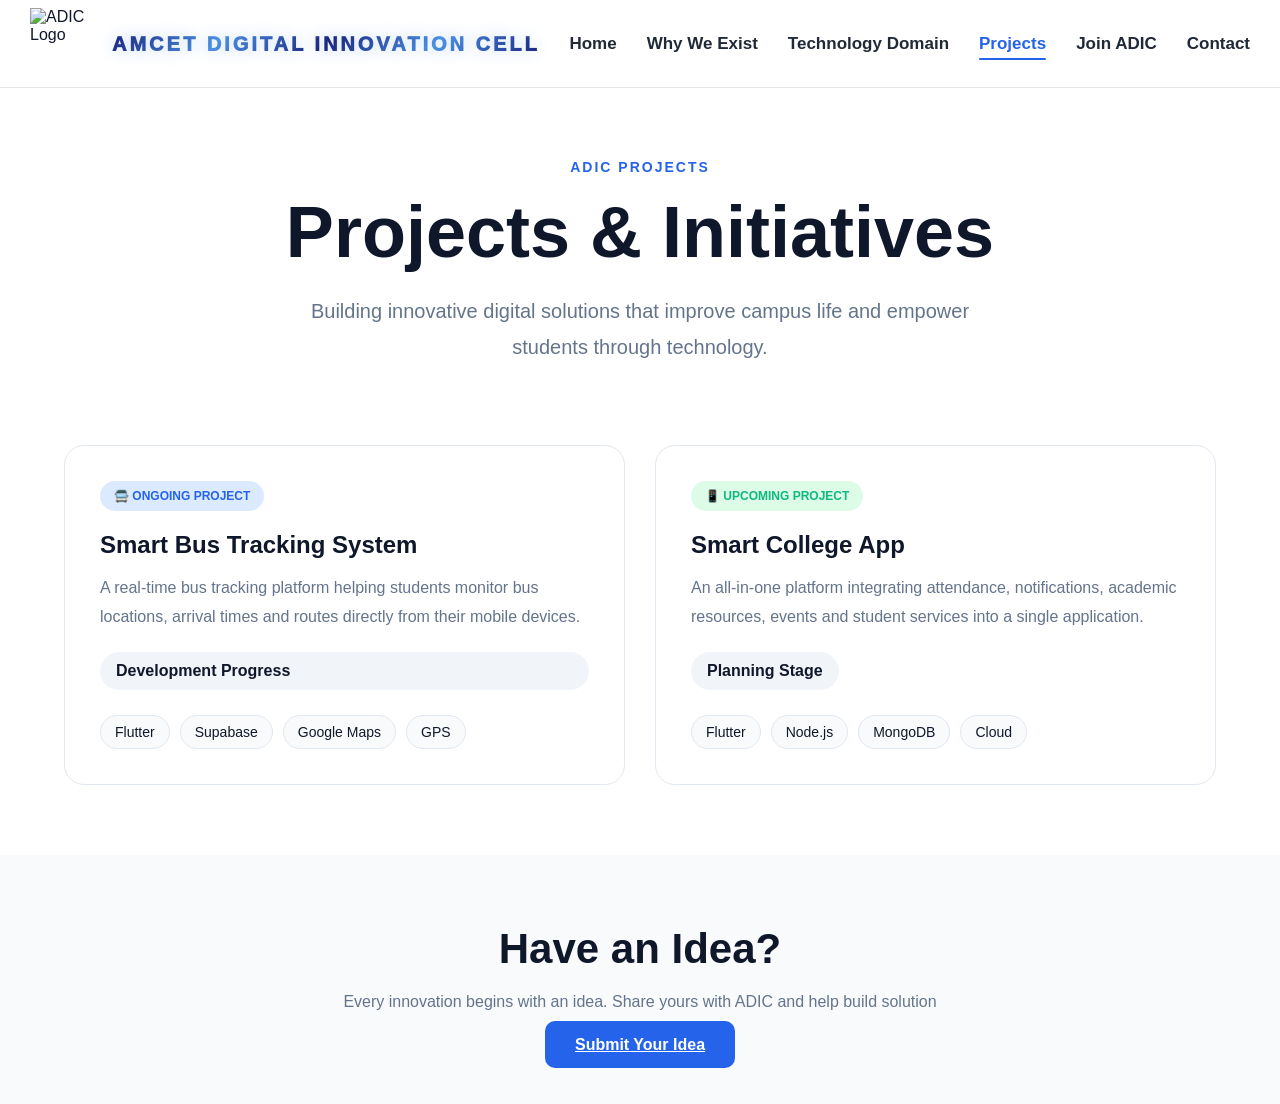
==== Projects.html @ 354c9cd8 "ADIC Landing Page" ====
<!DOCTYPE html>
<html lang="en" class="page-projects">
<head>
    <meta charset="UTF-8">
    <meta name="viewport" content="width=device-width, initial-scale=1.0">
    <title>ADIC Projects</title>

    <link rel="stylesheet" href="CSS/style.css">
</head>

<body>

    <nav class="navbar">

        <div class="logo">

            <img src="assets/logo.jpeg" alt="ADIC Logo" class="adic-logo">

            <div class="logo-text">

                <span class="logo-main">AMCET DIGITAL INNOVATION CELL</span>

            </div>

        </div>

        <ul class="nav-links">

            <li>
                <a href="index.html">
                    Home
                </a>
            </li>

            <li>
                <a href="index.html#vision">
                    Why We Exist
                </a>
            </li>

            <li>
                <a href="domains.html">
                    Technology Domain
                </a>
            </li>

            <li>
                <a href="Projects.html" class="active">
                    Projects
                </a>
            </li>

            <li>
                <a href="index.html#join">
                    Join ADIC
                </a>
            </li>

            <li>
                <a href="index.html#contact">
                    Contact
                </a>
            </li>

        </ul>

    </nav>


    <!-- HERO -->

    <section class="hero">

        <div class="hero-content">

            <span class="hero-tag">
                ADIC PROJECTS
            </span>

            <h1>
                Projects & Initiatives
            </h1>

            <p>
                Building innovative digital solutions that improve
                campus life and empower students through technology.
            </p>

        </div>

    </section>


    <!-- PROJECTS -->

    <section class="projects">

        <!-- ONGOING PROJECT -->

        <div class="project-card">

            <span class="status ongoing">
                🚍 ONGOING PROJECT
            </span>

            <h2>
                Smart Bus Tracking System
            </h2>

            <p>
                A real-time bus tracking platform helping students
                monitor bus locations, arrival times and routes
                directly from their mobile devices.
            </p>

            <div class="progress-info">
                Development Progress
            </div>

            <div class="tech-stack">
                <span>Flutter</span>
                <span>Supabase</span>
                <span>Google Maps</span>
                <span>GPS</span>
            </div>

        </div>


        <!-- UPCOMING PROJECT -->

        <div class="project-card">

            <span class="status upcoming">
                📱 UPCOMING PROJECT
            </span>

            <h2>
                Smart College App
            </h2>

            <p>
                An all-in-one platform integrating attendance,
                notifications, academic resources, events and
                student services into a single application.
            </p>

            <div class="planning-badge">
                Planning Stage
            </div>

            <div class="tech-stack">
                <span>Flutter</span>
                <span>Node.js</span>
                <span>MongoDB</span>
                <span>Cloud</span>
            </div>

        </div>

    </section>


    <!-- IDEA SECTION -->

    <section class="idea-section">

        <h2>
            Have an Idea?
        </h2>

        <p>
            Every innovation begins with an idea.
            Share yours with ADIC and help build solution
        </p>

        <a href="#ideaModal" class="idea-btn">
            Submit Your Idea
        </a>

    </section>


    <!-- MODAL FORM -->

    <div class="modal" id="ideaModal">

        <div class="modal-content">

            <a
                href="#"
                class="close-btn"
                aria-label="Close">
                &times;
            </a>

            <h2>
                Submit Your Idea
            </h2>

            <form
                action="https://formsubmit.co/monikagopi3@gmail.com"
                method="POST">

                <input
                    type="hidden"
                    name="_captcha"
                    value="false">

                <input
                    type="hidden"
                    name="_next"
                    value="https://developer13amcet.github.io/ADIC-Landing-page/Projects.html">

                <input
                    type="text"
                    name="fullName"
                    placeholder="Full Name"
                    required>

                <input
                    type="text"
                    name="department"
                    placeholder="Department"
                    required>

                <input
                    type="email"
                    name="email"
                    placeholder="Email Address"
                    required>

                <input
                    type="text"
                    name="ideaTitle"
                    placeholder="Idea Title"
                    required>

                <textarea
                    name="description"
                    rows="5"
                    placeholder="Describe your idea..."
                    required></textarea>

                <button
                    type="submit"
                    class="submit-btn">
                    Submit Idea
                </button>

            </form>

        </div>

    </div>

</body>
</html>
---- CSS/style.css ----
* {
    margin: 0;
    padding: 0;
    box-sizing: border-box;
}

/* =========================================================
   INDEX PAGE — consolidated from CSS/index.css
========================================================= */

html.page-index {
    scroll-behavior: smooth;
    scrollbar-width: none;
}

html.page-index::-webkit-scrollbar {
    display: none;
}

html.page-index body {
    margin: 0;
    padding: 0;
    font-family: "Inter", sans-serif;
    color: #1f2937;
    background: #ffffff;
    line-height: 1.6;
    overflow-x: hidden;
    scrollbar-width: none;
}

html.page-index body::-webkit-scrollbar {
    display: none;
}

html.page-index button, html.page-index input, html.page-index textarea, html.page-index select {
    font-family: inherit;
}

html.page-index a {
    text-decoration: none;
}


/* =========================================================
           NAVBAR
        ========================================================= */

html.page-index .navbar {
    position: sticky;
    top: 0;
    z-index: 999;

    width: 100%;
    min-height: 88px;

    display: flex;
    align-items: center;

    padding: 0 30px;

    background: #ffffff;
    border-bottom: 1px solid #e5e7eb;

    overflow: hidden;
}


/* =========================================================
           LOGO
        ========================================================= */

html.page-index .logo {
    display: flex;
    align-items: center;
    gap: 10px;

    flex-shrink: 0;
    margin-right: 25px;
}

html.page-index .adic-logo {
    width: 72px;
    height: 72px;

    object-fit: contain;
    flex-shrink: 0;
}

html.page-index .logo-text {
    display: flex;
    flex-direction: row;
    align-items: center;

    white-space: nowrap;
}

html.page-index .logo-main {
    font-family: "Rajdhani", sans-serif;
    font-size: 20px;
    font-weight: 1000;
    line-height: 1;
    letter-spacing: 3px;
    text-transform: uppercase;

    background: linear-gradient(130deg,
            #1c2680 0%,
            #4b90e2 25%,
            #1c2680 50%,
            #4b90e2 75%,
            #1c2680 100%);
    -webkit-background-clip: text;
    -webkit-text-fill-color: transparent;
    background-clip: text;

    filter: drop-shadow(0 0 8px rgba(75, 144, 226, 0.35));
}




/* =========================================================
           NAVIGATION
        ========================================================= */

html.page-index .nav-links {
    display: flex;
    align-items: center;

    gap: 30px;
    margin-left: auto;
    padding: 0;

    list-style: none;
    flex-shrink: 0;
}

html.page-index .nav-links a {
    position: relative;

    color: #1f2937;

    font-size: 17px;
    font-weight: 600;


    white-space: nowrap;

    transition: color .3s ease;
}

html.page-index .nav-links a:hover {
    color: #2563eb;
}

html.page-index .nav-links .active {
    color: #2563eb;
}

html.page-index .nav-links .active::after {
    content: "";

    position: absolute;

    left: 0;
    bottom: -7px;

    width: 100%;
    height: 2px;

    border-radius: 10px;

    background: #2563eb;
}


/* =========================================================
           HERO
           
        ========================================================= */

html.page-index .hero {
    display: grid;

    grid-template-columns: 45% 55%;

    width: 100%;

    min-height: 560px;

    margin: 0;
    padding: 0;

    align-items: stretch;

    overflow: hidden;

    background: #ffffff;
}


/* =========================================================
           HERO LEFT CONTENT
        ========================================================= */

html.page-index .hero-copy {
    position: relative;
    z-index: 5;

    width: 100%;
    min-width: 0;

    padding: 70px 6%;

    display: flex;
    flex-direction: column;

    justify-content: center;
    align-items: flex-start;

    text-align: left;

    background: #ffffff;
}

html.page-index .eyebrow {
    margin-bottom: 18px;

    color: #2563eb;

    text-transform: uppercase;

    font-size: 20px;
    font-weight: 700;

    letter-spacing: 2px;
}

html.page-index .hero h1 {
    margin: 0 0 24px;

    color: #111827;

    font-size: 44px;
    font-weight: 800;

    line-height: 1.08;
    letter-spacing: -1.5px;
}

html.page-index .blue {
    color: #2563eb;
}

html.page-index .hero-copy>p {
    width: 100%;
    max-width: 580px;

    margin: 0;

    color: #64748b;

    font-size: 20px;
    line-height: 1.8;
}


/* =========================================================
           AMCET + ADIC LOGOS
        ========================================================= */

html.page-index .logo-partnership {
    display: flex;
    align-items: center;
    justify-content: flex-start;

    gap: 22px;

    margin-top: 32px;
}

html.page-index .institution-logo {
    display: flex;
    flex-direction: column;

    align-items: center;
    justify-content: center;

    text-align: center;
}

html.page-index .institution-logo img {
    width: 200px;
    height: 180px;

    object-fit: contain;

    display: block;

    margin: 0 0 7px;
}

html.page-index .institution-logo p {
    margin: 0;

    color: #1e3a8a;

    font-size: 12px;
    font-weight: 700;

    line-height: 1.3;
    letter-spacing: .5px;

    text-align: center;
}

html.page-index .logo-divider {
    width: 1px;
    height: 70px;

    background: #cbd5e1;

    flex-shrink: 0;
}


/* =========================================================
           HERO IMAGE
           
           IMPORTANT:
           Image touches the hero text area directly.
        ========================================================= */

html.page-index .hero-image {
    position: relative;

    width: 100%;
    height: 660px;
    min-height: 660px;

    margin: 0;
    padding: 0;

    overflow: hidden;

    background: #ffffff;
}

html.page-index .hero-image img {
    position: absolute;

    inset: 0;

    width: 100%;
    height: 100%;

    max-width: none;

    display: block;

    object-fit: cover;
    object-position: center;

    transform: scale(1.02);

    filter:
        saturate(.88) contrast(.96) brightness(.99);

    transition:
        transform .8s ease,
        filter .8s ease;
}


/* =========================================================
           HERO FADE

         
        ========================================================= */

html.page-index .hero-image::before {
    content: "";

    position: absolute;

    z-index: 2;

    top: 0;
    bottom: 0;
    left: 0;

    width: 38%;

    pointer-events: none;

    background: linear-gradient(90deg,
            #ffffff 0%,
            rgba(255, 255, 255, .98) 8%,
            rgba(255, 255, 255, .88) 20%,
            rgba(255, 255, 255, .65) 35%,
            rgba(255, 255, 255, .35) 55%,
            rgba(255, 255, 255, .10) 78%,
            transparent 100%);
}

html.page-index .hero-image::after {
    content: "";

    position: absolute;

    z-index: 3;

    inset: 0;

    pointer-events: none;

    background:
        linear-gradient(90deg,
            rgba(255, 255, 255, .08) 0%,
            transparent 35%,
            rgba(37, 99, 235, .025) 100%);
}

html.page-index .hero-image:hover img {
    transform: scale(1.04);

    filter:
        saturate(.94) contrast(1) brightness(1);
}


/* =========================================================
           WHY WE EXIST
        ========================================================= */

html.page-index .why-exist {
    width: 100%;

    margin: 0;
    padding: 0 6% 60px;

    background: #ffffff;
}

html.page-index .section-title {
    margin: 0;
    padding: 0;
}

html.page-index .section-title p {
    margin-top: 10px;

    text-align: center;

    font-size: 38px;
    font-weight: 700;

    color: #1e3a8a;

    text-transform: uppercase;

    letter-spacing: 1px;
}

html.page-index .why-container {
    max-width: 1300px;

    margin: 0 auto;

    display: flex;

    align-items: center;
    justify-content: space-between;

    gap: 60px;
}

html.page-index .why-content {
    flex: 1;
}

html.page-index .why-content p {
    margin: 0 0 24px;

    font-size: 18px;
    line-height: 1.9;

    color: #64748b;

    text-align: justify;
}

html.page-index .why-content p:last-child {
    margin-bottom: 0;
}

html.page-index .why-cards {
    flex: 1;

    display: grid;

    grid-template-columns: repeat(2, 1fr);

    gap: 25px;
}

html.page-index .card {
    padding: 30px;

    background: #ffffff;

    border: 1px solid #e5e7eb;
    border-radius: 18px;

    box-shadow: 0 5px 18px rgba(0, 0, 0, .05);

    transition: all .35s ease;
}

html.page-index .card:hover {
    transform: translateY(-8px);

    box-shadow:
        0 20px 40px rgba(37, 99, 235, .15);
}

html.page-index .card i {
    margin-bottom: 18px;

    font-size: 34px;

    color: #2563eb;
}

html.page-index .card h3 {
    margin-bottom: 12px;

    font-size: 22px;

    color: #111827;
}

html.page-index .card p {
    font-size: 16px;

    color: #6b7280;

    line-height: 1.7;
}


/* =========================================================
           PURPOSE
        ========================================================= */

html.page-index .purpose-section {
    width: 100%;

    margin: 0;

    padding: 10px 6% 70px;

    background: #ffffff;
}

html.page-index .purpose-header {
    max-width: 800px;

    margin: 0 auto 60px;

    text-align: center;
}

html.page-index .purpose-header span {
    display: inline-block;

    margin-bottom: 15px;

    color: #2563eb;

    font-size: 14px;
    font-weight: 700;

    letter-spacing: 2px;

    text-transform: uppercase;
}

html.page-index .purpose-header h2 {
    margin-bottom: 18px;

    font-size: 44px;

    color: #0f172a;

    line-height: 1.2;
}

html.page-index .purpose-header p {
    font-size: 18px;

    color: #64748b;

    line-height: 1.8;
}

html.page-index .purpose-content {
    max-width: 1300px;

    margin: auto;

    display: grid;

    grid-template-columns: repeat(3, 1fr);

    gap: 30px;
}

html.page-index .purpose-item {
    padding: 35px;

    background: #ffffff;

    border: 1px solid #e2e8f0;

    border-radius: 18px;

    display: flex;
    flex-direction: column;

    align-items: center;

    text-align: center;

    transition: all .35s ease;
}

html.page-index .purpose-item:hover {
    transform: translateY(-10px);

    box-shadow:
        0 20px 40px rgba(37, 99, 235, .12);
}

html.page-index .purpose-item h3 {
    margin-bottom: 18px;

    font-size: 28px;

    color: #2563eb;
}

html.page-index .purpose-item p {
    color: #64748b;

    line-height: 1.9;

    font-size: 16px;
}


/* =========================================================
           JOIN ADIC
        ========================================================= */

html.page-index .join-adic {
    width: 100%;
    max-width: 1400px;

    margin: auto;

    padding: 90px 6%;

    background: #ffffff;

    display: grid;

    grid-template-columns: 1fr 1fr;

    gap: 70px;

    align-items: center;
}

html.page-index .join-left {
    width: 100%;

    display: flex;
    flex-direction: column;

    justify-content: center;
    align-items: flex-start;
}

html.page-index .join-tag {
    display: inline-block;

    margin-bottom: 18px;

    color: #2563eb;

    font-size: 14px;
    font-weight: 700;

    letter-spacing: 2px;

    text-transform: uppercase;
}

html.page-index .join-left h2 {
    margin-bottom: 20px;

    font-size: 44px;

    color: #0f172a;

    line-height: 1.2;
}

html.page-index .join-left p {
    margin-bottom: 40px;

    font-size: 18px;

    color: #64748b;

    line-height: 1.9;
}

html.page-index .join-benefits {
    display: grid;

    gap: 18px;
}

html.page-index .benefit {
    display: flex;

    align-items: center;

    gap: 16px;

    font-size: 17px;
    font-weight: 600;

    color: #0f172a;
}

html.page-index .benefit i {
    width: 48px;
    height: 48px;

    border-radius: 50%;

    display: flex;

    justify-content: center;
    align-items: center;

    background: #eff6ff;

    color: #2563eb;

    font-size: 18px;

    flex-shrink: 0;
}

html.page-index .join-right {
    width: 100%;

    padding: 35px;

    background: #ffffff;

    border: 1px solid #e2e8f0;

    border-radius: 20px;

    box-shadow:
        0 12px 35px rgba(0, 0, 0, .08);

    transition: all .35s ease;
}

html.page-index .join-form {
    display: flex;
    flex-direction: column;

    gap: 20px;
}

html.page-index .input-group {
    display: flex;
    flex-direction: column;
}

html.page-index .input-group label {
    margin-bottom: 8px;

    font-size: 15px;
    font-weight: 600;

    color: #0f172a;
}

html.page-index .input-group input, html.page-index .input-group textarea, html.page-index .input-group select {
    width: 100%;

    padding: 14px 16px;

    border: 1px solid #cbd5e1;

    border-radius: 10px;

    background: #ffffff;

    outline: none;

    transition: .3s;
}

html.page-index .input-group textarea {
    resize: vertical;

    min-height: 120px;
}

html.page-index .input-group input:focus, html.page-index .input-group textarea:focus, html.page-index .input-group select:focus {
    border-color: #2563eb;

    box-shadow:
        0 0 0 4px rgba(37, 99, 235, .12);
}

html.page-index .join-btn {
    width: 100%;

    padding: 15px;

    border: none;

    border-radius: 10px;

    background: #2563eb;

    color: #ffffff;

    font-size: 16px;
    font-weight: 600;

    cursor: pointer;

    transition: .3s;
}

html.page-index .join-btn:hover {
    background: #1d4ed8;

    transform: translateY(-3px);
}


/* =========================================================
           CONTACT
        ========================================================= */

html.page-index .contact-section {
    width: 100%;

    margin: 0;

    padding: 0 6% 70px;

    background: #ffffff;
}

html.page-index .contact-header {
    max-width: 750px;

    margin: 0 auto 60px;

    text-align: center;
}

html.page-index .contact-header span {
    display: inline-block;

    margin-bottom: 15px;

    color: #2563eb;

    font-size: 14px;
    font-weight: 700;

    letter-spacing: 2px;

    text-transform: uppercase;
}

html.page-index .contact-header h2 {
    margin-bottom: 18px;

    font-size: 44px;

    color: #0f172a;
}

html.page-index .contact-header p {
    font-size: 18px;

    color: #64748b;

    line-height: 1.8;
}

html.page-index .contact-grid {
    max-width: 1200px;

    margin: auto;

    display: grid;

    grid-template-columns: repeat(3, 1fr);

    gap: 28px;
}

html.page-index .contact-box {
    padding: 35px 25px;

    background: #ffffff;

    border: 1px solid #e2e8f0;

    border-radius: 18px;

    text-align: center;

    box-shadow:
        0 6px 18px rgba(0, 0, 0, .05);

    transition: all .35s ease;
}

html.page-index .contact-box:hover {
    transform: translateY(-8px);

    box-shadow:
        0 20px 40px rgba(37, 99, 235, .12);
}

html.page-index .contact-box i {
    width: 70px;
    height: 70px;

    margin: auto auto 20px;

    border-radius: 50%;

    background: #eff6ff;

    color: #2563eb;

    display: flex;

    justify-content: center;
    align-items: center;

    font-size: 28px;
}

html.page-index .contact-box h3 {
    margin-bottom: 12px;

    font-size: 22px;

    color: #0f172a;
}

html.page-index .contact-box a {
    color: #64748b;

    font-size: 16px;

    word-break: break-word;

    transition: color .3s ease;
}

html.page-index .contact-box a:hover {
    color: #2563eb;
}


/* =========================================================
           ANIMATION
        ========================================================= */

@keyframes fadeUp {

    from {
        opacity: 0;

        transform:
            translateY(30px);
    }

    to {
        opacity: 1;

        transform:
            translateY(0);
    }
}

html.page-index .why-content, html.page-index .why-cards, html.page-index .purpose-item, html.page-index .contact-box, html.page-index .join-left, html.page-index .join-right {
    animation:
        fadeUp .8s ease both;
}


/* =========================================================
           TABLET / LAPTOP
        ========================================================= */

@media (max-width: 1200px) {

    html.page-index .navbar {
        padding: 0 20px;
    }

    html.page-index .logo {
        margin-right: 18px;
    }

    html.page-index .adic-logo {
        width: 62px;
        height: 62px;
    }

    html.page-index .logo-main {
        font-size: 16px;
    }

    html.page-index .logo-sub {
        font-size: 9px;
    }

    html.page-index .nav-links {
        gap: 14px;
    }

    html.page-index .nav-links a {
        font-size: 13px;
    }

    html.page-index .hero {
        grid-template-columns: 44% 56%;
        min-height: 520px;
    }

    html.page-index .hero-copy {
        padding: 60px 5%;
    }

    html.page-index .hero h1 {
        font-size: 50px;
    }

    html.page-index .hero-copy>p {
        font-size: 17px;
        max-width: 520px;
    }

    html.page-index .hero-image {
        height: 520px;
        min-height: 520px;
    }
}


/* =========================================================
           TABLET
        ========================================================= */

@media (max-width: 992px) {

    html.page-index .navbar {
        min-height: 75px;
        padding: 10px 18px;
    }

    html.page-index .logo {
        margin-right: 12px;
    }

    html.page-index .adic-logo {
        width: 52px;
        height: 52px;
    }

    html.page-index .logo-main {
        font-size: 14px;
    }

    html.page-index .logo-sub {
        font-size: 8px;
    }

    html.page-index .nav-links {
        gap: 11px;
    }

    html.page-index .nav-links a {
        font-size: 11px;
    }

    html.page-index .hero {
        grid-template-columns: 1fr 1fr;
        min-height: 480px;
    }

    html.page-index .hero-copy {
        padding: 50px 6%;
    }

    html.page-index .eyebrow {
        font-size: 12px;
        letter-spacing: 1.5px;
    }

    html.page-index .hero h1 {
        font-size: 42px;
        letter-spacing: -1px;
    }

    html.page-index .hero-copy>p {
        font-size: 16px;
        line-height: 1.7;
    }

    html.page-index .logo-partnership {
        gap: 16px;
        margin-top: 25px;
    }

    html.page-index .institution-logo img {
        width: 75px;
        height: 52px;
    }

    html.page-index .institution-logo p {
        font-size: 11px;
    }

    html.page-index .logo-divider {
        height: 60px;
    }

    html.page-index .hero-image {
        height: 480px;
        min-height: 480px;
    }

    html.page-index .hero-image::before {
        width: 35%;
    }

    html.page-index .why-container {
        flex-direction: column;

        text-align: center;

        gap: 40px;
    }

    html.page-index .why-content {
        width: 100%;
    }

    html.page-index .why-content p {
        text-align: center;
    }

    html.page-index .why-cards {
        width: 100%;
    }

    html.page-index .purpose-content {
        grid-template-columns: 1fr;

        max-width: 650px;
    }

    html.page-index .purpose-header h2 {
        font-size: 38px;
    }

    html.page-index .join-adic {
        grid-template-columns: 1fr;

        gap: 50px;

        padding: 70px 5%;
    }

    html.page-index .join-left {
        text-align: center;

        align-items: center;

        max-width: 700px;

        margin: 0 auto;
    }

    html.page-index .join-left p {
        text-align: center;
    }

    html.page-index .join-benefits {
        width: fit-content;

        text-align: left;
    }

    html.page-index .join-right {
        max-width: 700px;

        margin: auto;
    }

    html.page-index .contact-grid {
        grid-template-columns: repeat(2, 1fr);
    }
}


/* =========================================================
           MOBILE
        ========================================================= */

@media (max-width: 768px) {

    html.page-index .navbar {
        flex-direction: column;

        min-height: auto;

        padding: 10px 15px;

        gap: 8px;

        overflow: visible;
    }

    html.page-index .logo {
        width: 100%;

        justify-content: center;

        margin: 0;
    }

    html.page-index .adic-logo {
        width: 50px;
        height: 42px;
    }

    html.page-index .logo-text {
        padding-bottom: 0;
    }

    html.page-index .logo-main {
        font-size: 15px;
    }

    html.page-index .logo-sub {
        font-size: 8px;
    }

    html.page-index .nav-links {
        width: 100%;

        justify-content: center;

        flex-wrap: wrap;

        gap: 8px 15px;

        margin: 0;
    }

    html.page-index .nav-links a {
        font-size: 12px;
    }


    /* HERO */

    html.page-index .hero {
        display: flex;

        flex-direction: column;

        width: 100%;

        min-height: auto;

        padding: 0;

        margin: 0;

        text-align: center;

        align-items: center;

        overflow: hidden;
    }

    html.page-index .hero-copy {
        width: 100%;

        padding: 60px 20px 45px;

        align-items: center;

        justify-content: center;

        text-align: center;
    }

    html.page-index .eyebrow {
        width: 100%;

        text-align: center;

        margin-bottom: 16px;
    }

    html.page-index .hero h1 {
        width: 100%;

        max-width: 600px;

        margin: 0 auto 20px;

        font-size: 40px;

        line-height: 1.1;

        text-align: center;
    }

    html.page-index .hero-copy>p {
        width: 100%;

        max-width: 560px;

        margin: 0 auto;

        font-size: 16px;

        line-height: 1.8;

        text-align: center;
    }

    html.page-index .logo-partnership {
        width: 100%;

        justify-content: center;

        margin: 30px auto 0;

        gap: 20px;
    }

    html.page-index .institution-logo img {
        width: 90px;
        height: 60px;
    }

    html.page-index .institution-logo p {
        font-size: 11px;
    }

    html.page-index .logo-divider {
        height: 70px;
    }


    /* MOBILE IMAGE */

    html.page-index .hero-image {
        width: 100%;

        height: 320px;

        min-height: 320px;

        display: block;

        order: 2;

        margin: 0;
        padding: 0;
    }

    html.page-index .hero-image img {
        width: 100%;
        height: 100%;

        object-fit: cover;

        object-position: center;

        transform: scale(1.01);
    }

    html.page-index .hero-image::before {
        top: 0;
        left: 0;

        right: 0;

        bottom: auto;

        width: 100%;

        height: 22%;

        background: linear-gradient(180deg,
                #ffffff 0%,
                rgba(255, 255, 255, .75) 25%,
                rgba(255, 255, 255, .25) 60%,
                transparent 100%);
    }

    html.page-index .hero-image::after {
        background:
            linear-gradient(180deg,
                rgba(255, 255, 255, .08),
                transparent 35%);
    }


    /* WHY */

    html.page-index .why-exist {
        margin: 0;

        padding:
            0 20px 70px;
    }

    html.page-index .section-title {
        margin: 0;
        padding: 0;
    }

    html.page-index .section-title p {
        margin:
            0 0 40px;

        font-size: 34px;
    }

    html.page-index .why-content p {
        font-size: 16px;

        line-height: 1.8;
    }

    html.page-index .why-cards {
        grid-template-columns: 1fr;

        gap: 18px;
    }

    html.page-index .card {
        padding: 25px;

        text-align: center;
    }

    html.page-index .card h3 {
        font-size: 20px;
    }

    html.page-index .card p {
        font-size: 15px;
    }


    /* PURPOSE */

    html.page-index .purpose-section {
        padding: 70px 20px;
    }

    html.page-index .purpose-header {
        margin-bottom: 40px;
    }

    html.page-index .purpose-header h2 {
        font-size: 32px;
    }

    html.page-index .purpose-header p {
        font-size: 16px;
    }

    html.page-index .purpose-item {
        padding: 28px;
    }

    html.page-index .purpose-item h3 {
        font-size: 24px;
    }

    html.page-index .purpose-item p {
        font-size: 15px;
    }


    /* JOIN */

    html.page-index .join-adic {
        padding: 70px 20px;
    }

    html.page-index .join-left h2 {
        font-size: 34px;
    }

    html.page-index .join-left p {
        font-size: 16px;
    }

    html.page-index .join-right {
        padding: 25px;
    }

    html.page-index .join-form {
        gap: 16px;
    }


    /* CONTACT */

    html.page-index .contact-section {
        padding: 70px 20px;
    }

    html.page-index .contact-header {
        margin-bottom: 40px;
    }

    html.page-index .contact-header h2 {
        font-size: 34px;
    }

    html.page-index .contact-header p {
        font-size: 16px;
    }

    html.page-index .contact-grid {
        grid-template-columns: 1fr;

        gap: 20px;
    }

    html.page-index .contact-box {
        padding: 28px;
    }
}


/* =========================================================
           SMALL MOBILE
        ========================================================= */

@media (max-width: 480px) {

    html.page-index .navbar {
        padding: 10px 12px;
    }

    html.page-index .adic-logo {
        width: 45px;
        height: 38px;
    }

    html.page-index .logo {
        gap: 7px;
    }

    html.page-index .logo-main {
        font-size: 13px;
    }

    html.page-index .logo-sub {
        font-size: 7px;
    }

    html.page-index .nav-links {
        gap: 8px 12px;
    }

    html.page-index .nav-links a {
        font-size: 11px;
    }

    html.page-index .hero-copy {
        padding: 50px 16px 40px;
    }

    html.page-index .eyebrow {
        font-size: 11px;

        letter-spacing: 1.3px;
    }

    html.page-index .hero h1 {
        font-size: 34px;

        max-width: 350px;

        letter-spacing: -.8px;
    }

    html.page-index .hero-copy>p {
        font-size: 15px;

        max-width: 340px;

        line-height: 1.75;
    }

    html.page-index .logo-partnership {
        gap: 14px;

        margin-top: 25px;
    }

    html.page-index .institution-logo img {
        width: 78px;
        height: 55px;
    }

    html.page-index .institution-logo p {
        font-size: 10px;
    }

    html.page-index .logo-divider {
        height: 65px;
    }

    html.page-index .hero-image {
        height: 270px;
        min-height: 270px;
    }

    html.page-index .hero-image::before {
        height: 18%;
    }

    html.page-index .why-exist {
        padding: 0 16px 60px;
    }

    html.page-index .section-title p {
        margin-bottom: 35px;

        font-size: 28px;
    }

    html.page-index .why-content p {
        font-size: 15px;
    }

    html.page-index .card {
        padding: 22px;
    }

    html.page-index .purpose-section {
        padding: 60px 16px;
    }

    html.page-index .purpose-header h2 {
        font-size: 28px;
    }

    html.page-index .purpose-item {
        padding: 24px;
    }

    html.page-index .join-adic {
        padding: 60px 16px;
    }

    html.page-index .join-left h2 {
        font-size: 28px;
    }

    html.page-index .join-left p {
        font-size: 15px;
    }

    html.page-index .benefit {
        font-size: 15px;

        gap: 12px;
    }

    html.page-index .benefit i {
        width: 40px;
        height: 40px;

        font-size: 16px;
    }

    html.page-index .join-right {
        padding: 20px;
    }

    html.page-index .join-btn {
        font-size: 15px;
    }

    html.page-index .contact-section {
        padding: 60px 16px;
    }

    html.page-index .contact-header h2 {
        font-size: 28px;
    }

    html.page-index .contact-box {
        padding: 24px;
    }

    html.page-index .contact-box i {
        width: 60px;
        height: 60px;

        font-size: 24px;
    }

    html.page-index .contact-box h3 {
        font-size: 20px;
    }

    html.page-index .contact-box a {
        font-size: 15px;
    }
}


/* =========================================================
           EXTRA SMALL
        ========================================================= */

@media (max-width: 360px) {

    html.page-index .logo-main {
        font-size: 12px;
    }

    html.page-index .logo-sub {
        font-size: 6px;
    }

    html.page-index .nav-links {
        gap: 7px 9px;
    }

    html.page-index .nav-links a {
        font-size: 10px;
    }

    html.page-index .hero-copy {
        padding: 45px 14px 35px;
    }

    html.page-index .hero h1 {
        font-size: 30px;
    }

    html.page-index .hero-copy>p {
        font-size: 14px;
    }

    html.page-index .logo-partnership {
        gap: 10px;
    }

    html.page-index .institution-logo img {
        width: 70px;
        height: 50px;
    }

    html.page-index .institution-logo p {
        font-size: 9px;
    }

    html.page-index .logo-divider {
        height: 60px;
    }

    html.page-index .hero-image {
        height: 250px;
        min-height: 250px;
    }

    html.page-index .section-title p, html.page-index .purpose-header h2, html.page-index .contact-header h2, html.page-index .join-left h2 {
        font-size: 26px;
    }

    html.page-index .why-content p, html.page-index .purpose-header p, html.page-index .contact-header p, html.page-index .join-left p {
        font-size: 15px;
    }

    html.page-index .card, html.page-index .purpose-item, html.page-index .contact-box {
        padding: 20px;
    }
}

/* =========================================================
           FOOTER
        ========================================================= */

html.page-index .site-footer {
    background: #0d1321;
    color: #c9d1e0;
    padding: 64px 60px 0;
    font-family: "Inter", sans-serif;
}

html.page-index .footer-grid {
    display: grid;
    grid-template-columns: 1.6fr 1fr 1fr;
    gap: 40px;
    padding-bottom: 56px;
    border-bottom: 1px solid rgba(255, 255, 255, 0.08);
}

/* Brand column */
html.page-index .footer-brand {
    padding-left: 150px;
}

html.page-index .footer-brand .footer-logo-name {
    font-size: 22px;
    font-weight: 700;
    color: #ffffff;
    letter-spacing: 1px;
    margin-bottom: 6px;
}

html.page-index .footer-brand .footer-logo-sub {
    font-size: 10px;
    font-weight: 600;
    letter-spacing: 2.5px;
    color: #4b90e2;
    text-transform: uppercase;
    margin-bottom: 12px;
}

html.page-index .footer-brand p {
    font-size: 13.5px;
    line-height: 1.65;
    color: #8a95a8;
    max-width: 260px;
    margin-bottom: 16px;
}

html.page-index .footer-brand p a {
    color: #4b90e2;
    font-weight: 600;
}

html.page-index .footer-brand p a:hover {
    text-decoration: underline;
}

html.page-index .footer-tagline {
    display: inline-flex;
    align-items: center;
    gap: 8px;
    font-size: 11px;
    font-weight: 700;
    letter-spacing: 1.8px;
    text-transform: uppercase;
    color: #4b90e2;
    border-left: 3px solid #4b90e2;
    padding-left: 10px;
}

/* Column headings */
html.page-index .footer-col h4 {
    font-size: 11px;
    font-weight: 700;
    letter-spacing: 2px;
    text-transform: uppercase;
    color: #ffffff;
    margin-bottom: 20px;
    padding-bottom: 10px;
    border-bottom: 2px solid #4b90e2;
    display: inline-block;
}

/* Links */
html.page-index .footer-col ul {
    list-style: none;
    display: flex;
    flex-direction: column;
    gap: 12px;
}

html.page-index .footer-col ul li a {
    font-size: 14px;
    color: #8a95a8;
    transition: color 0.2s, padding-left 0.2s;
}

html.page-index .footer-col ul li a:hover {
    color: #4b90e2;
    padding-left: 4px;
}

/* Contact column */
html.page-index .footer-contact-list {
    display: flex;
    flex-direction: column;
    gap: 12px;
}

html.page-index .footer-contact-item {
    display: flex;
    align-items: flex-start;
    gap: 14px;
}

html.page-index .footer-contact-icon {
    width: 30px;
    height: 30px;
    min-width: 30px;
    background: rgba(75, 144, 226, 0.12);
    border-radius: 7px;
    display: flex;
    align-items: center;
    justify-content: center;
    color: #4b90e2;
    font-size: 13px;
}

html.page-index .footer-contact-info span {
    display: block;
    font-size: 10px;
    font-weight: 700;
    letter-spacing: 1.5px;
    text-transform: uppercase;
    color: #5a6476;
    margin-bottom: 3px;
}

html.page-index .footer-contact-info a, html.page-index .footer-contact-info p {
    font-size: 14px;
    color: #c9d1e0;
    font-weight: 500;
}

html.page-index .footer-contact-info a:hover {
    color: #4b90e2;
}

/* Bottom bar */
html.page-index .footer-bottom {
    position: relative;
    display: flex;
    align-items: center;
    justify-content: flex-end;
    padding: 22px 0;
}

html.page-index .footer-bottom p {
    position: absolute;
    left: 50%;
    transform: translateX(-50%);
    font-size: 13px;
    color: #4b90e2;
    text-align: center;
    white-space: nowrap;
}

html.page-index .footer-bottom p span {
    color: #4b90e2;

}

html.page-index .footer-socials {
    display: flex;
    gap: 10px;
}

html.page-index .footer-socials a {
    width: 36px;
    height: 36px;
    background: rgba(255, 255, 255, 0.06);
    border: 1px solid rgba(255, 255, 255, 0.08);
    border-radius: 8px;
    display: flex;
    align-items: center;
    justify-content: center;
    color: #8a95a8;
    font-size: 14px;
    transition: background 0.2s, color 0.2s, border-color 0.2s;
}

html.page-index .footer-socials a:hover {
    background: #4b90e2;
    color: #ffffff;
    border-color: #4b90e2;
}

/* =========================================================
   TECHNOLOGY DOMAINS PAGE — consolidated from CSS/domains.css
========================================================= */

/*====================================================
                    GLOBAL RESET
====================================================*/



html.page-domains {
    scroll-behavior:smooth;
    overflow-x:hidden;
}

html.page-domains body {
    font-family:Arial, Helvetica, sans-serif;
    background:#ffffff;
    color:#222;
    line-height:1.6;
    overflow-x:hidden;
}

html.page-domains img {
    max-width:100%;
    display:block;
}

/*====================================================
                    CONTAINER
====================================================*/

html.page-domains .container {
    width:min(92%,1300px);
    margin:auto;
}

/*====================================================
                TECHNOLOGY DOMAINS
====================================================*/

html.page-domains .focus-areas {
    padding:80px 0;
    background:#fff;
}

/*====================================================
                SECTION TITLE
====================================================*/

html.page-domains .section-title {
    text-align:center;
    margin-bottom:60px;
}

html.page-domains .section-title span {
    display:inline-block;
    color:#2563EB;
    font-size:14px;
    font-weight:700;
    letter-spacing:2px;
    text-transform:uppercase;
    margin-bottom:12px;
}

html.page-domains .section-title h2 {
    font-size:42px;
    color:#0F172A;
    font-weight:800;
}

/*====================================================
                    GRID
====================================================*/

html.page-domains .focus-grid {
    display:grid;
    grid-template-columns:repeat(3,minmax(0,1fr));
    gap:30px;
}

/*====================================================
                    CARD
====================================================*/

html.page-domains .focus-card {

    background:#fff;

    border:1px solid #E2E8F0;

    border-radius:22px;

    padding:35px 28px;

    text-align:center;

    transition:.35s ease;

    box-shadow:0 5px 18px rgba(0,0,0,.05);

    height:100%;

    display:flex;

    flex-direction:column;

    justify-content:flex-start;
}

html.page-domains .focus-card:hover {

    transform:translateY(-10px);

    border-color:#2563EB;

    box-shadow:0 20px 45px rgba(37,99,235,.15);
}

/*====================================================
                    ICON
====================================================*/

html.page-domains .icon {

    width:82px;

    height:82px;

    margin:0 auto 22px;

    display:flex;

    justify-content:center;

    align-items:center;

    border-radius:22px;

    background:#EFF6FF;

    color:#2563EB;

    font-size:34px;

    transition:.35s;
}

html.page-domains .focus-card:hover .icon {

    background:#2563EB;

    color:#fff;

    transform:translateY(-4px);
}

/*====================================================
                    TEXT
====================================================*/

html.page-domains .focus-card h3 {

    font-size:22px;

    color:#0F172A;

    margin-bottom:15px;

    font-weight:700;
}

html.page-domains .focus-card p {

    color:#64748B;

    font-size:15px;

    line-height:1.8;
}

/*====================================================
            LARGE LAPTOPS
====================================================*/

@media(max-width:1200px){

    html.page-domains .container {
        width:95%;
    }

    html.page-domains .focus-grid {
        gap:24px;
    }

}

/*====================================================
                TABLETS
====================================================*/

@media(max-width:992px){

    html.page-domains .focus-grid {

        grid-template-columns:repeat(2,1fr);
    }

    html.page-domains .section-title h2 {

        font-size:36px;
    }

    html.page-domains .focus-card {

        padding:32px 24px;
    }

}

/*====================================================
                MOBILE
====================================================*/

@media(max-width:768px){

    html.page-domains .focus-areas {

        padding:60px 0;
    }

    html.page-domains .focus-grid {

        grid-template-columns:1fr;

        gap:22px;
    }

    html.page-domains .section-title {

        margin-bottom:45px;
    }

    html.page-domains .section-title span {

        font-size:13px;
    }

    html.page-domains .section-title h2 {

        font-size:30px;
    }

    html.page-domains .focus-card {

        padding:28px 22px;
    }

    html.page-domains .icon {

        width:75px;
        height:75px;
        font-size:30px;
    }

    html.page-domains .focus-card h3 {

        font-size:20px;
    }

    html.page-domains .focus-card p {

        font-size:15px;
    }

}

/*====================================================
                SMALL PHONES
====================================================*/

@media(max-width:480px){

    html.page-domains .container {

        width:94%;
    }

    html.page-domains .focus-areas {

        padding:50px 0;
    }

    html.page-domains .section-title span {

        font-size:12px;
    }

    html.page-domains .section-title h2 {

        font-size:26px;

        line-height:1.3;
    }

    html.page-domains .focus-card {

        padding:24px 18px;

        border-radius:18px;
    }

    html.page-domains .icon {

        width:68px;
        height:68px;
        font-size:28px;
        border-radius:18px;
    }

    html.page-domains .focus-card h3 {

        font-size:19px;
    }

    html.page-domains .focus-card p {

        font-size:14px;
    }

}

/*====================================================
        VERY SMALL DEVICES
====================================================*/

@media(max-width:360px){

    html.page-domains .section-title h2 {

        font-size:22px;
    }

    html.page-domains .focus-card {

        padding:20px 16px;
    }

    html.page-domains .focus-card h3 {

        font-size:18px;
    }

    html.page-domains .focus-card p {

        font-size:13px;
    }

}

/*====================================================
    DESKTOP MODE ON MOBILE FIX
====================================================*/

@media screen and (max-width:980px){

    html.page-domains body {

        min-width:320px;
    }

    html.page-domains .focus-grid {

        width:100%;
    }

    html.page-domains .focus-card {

        width:100%;
    }

}

/*====================================================
                    HERO SECTION
====================================================*/

html.page-domains .hero {
    background: linear-gradient(135deg, #2563EB 0%, #1e40af 100%);
    color: #fff;
    padding: 120px 0;
    text-align: center;
    position: relative;
    overflow: hidden;
}

html.page-domains .hero::before {
    content: "";
    position: absolute;
    top: 0;
    left: 0;
    right: 0;
    bottom: 0;
    background: radial-gradient(circle at 20% 50%, rgba(255,255,255,0.1) 0%, transparent 50%),
                radial-gradient(circle at 80% 80%, rgba(255,255,255,0.1) 0%, transparent 50%);
    pointer-events: none;
}

html.page-domains .hero-content {
    position: relative;
    z-index: 1;
}

html.page-domains .hero h1 {
    font-size: 48px;
    font-weight: 900;
    margin-bottom: 20px;
    line-height: 1.2;
}

html.page-domains .hero p {
    font-size: 18px;
    margin-bottom: 40px;
    opacity: 0.95;
    max-width: 700px;
    margin-left: auto;
    margin-right: auto;
}

html.page-domains .hero-buttons {
    display: flex;
    gap: 20px;
    justify-content: center;
    flex-wrap: wrap;
}

html.page-domains .btn {
    padding: 14px 35px;
    font-size: 16px;
    font-weight: 600;
    border: none;
    border-radius: 10px;
    cursor: pointer;
    transition: .3s ease;
    text-decoration: none;
    display: inline-block;
}

html.page-domains .btn-primary {
    background: #fff;
    color: #2563EB;
}

html.page-domains .btn-primary:hover {
    transform: translateY(-3px);
    box-shadow: 0 10px 30px rgba(0,0,0,0.2);
}

html.page-domains .btn-secondary {
    background: transparent;
    color: #fff;
    border: 2px solid #fff;
}

html.page-domains .btn-secondary:hover {
    background: #fff;
    color: #2563EB;
}

/*====================================================
            BENEFITS SECTION
====================================================*/

html.page-domains .benefits {
    padding: 80px 0;
    background: #f8fafc;
}

html.page-domains .benefits-grid {
    display: grid;
    grid-template-columns: repeat(3, 1fr);
    gap: 40px;
    margin-top: 50px;
}

html.page-domains .benefit-item {
    text-align: center;
}

html.page-domains .benefit-item i {
    font-size: 48px;
    color: #2563EB;
    margin-bottom: 20px;
    display: block;
}

html.page-domains .benefit-item h4 {
    font-size: 22px;
    color: #0F172A;
    margin-bottom: 15px;
    font-weight: 700;
}

html.page-domains .benefit-item p {
    color: #64748B;
    font-size: 15px;
    line-height: 1.8;
}

/*====================================================
            STATISTICS SECTION
====================================================*/

html.page-domains .statistics {
    padding: 80px 0;
    background: linear-gradient(135deg, #2563EB 0%, #1e40af 100%);
    color: #fff;
    text-align: center;
}

html.page-domains .stats-grid {
    display: grid;
    grid-template-columns: repeat(4, 1fr);
    gap: 40px;
    margin-top: 50px;
}

html.page-domains .stat-item h3 {
    font-size: 42px;
    font-weight: 800;
    margin-bottom: 10px;
}

html.page-domains .stat-item p {
    font-size: 16px;
    opacity: 0.95;
}

/*====================================================
            CTA SECTION
====================================================*/

html.page-domains .cta-section {
    padding: 100px 0;
    background: #fff;
    text-align: center;
}

html.page-domains .cta-content h2 {
    font-size: 42px;
    color: #0F172A;
    margin-bottom: 20px;
    font-weight: 800;
}

html.page-domains .cta-content p {
    font-size: 18px;
    color: #64748B;
    margin-bottom: 40px;
    max-width: 600px;
    margin-left: auto;
    margin-right: auto;
}

/*====================================================
            FOOTER
====================================================*/

html.page-domains .footer {
    background: #0F172A;
    color: #e2e8f0;
    padding: 60px 0 30px;
}

html.page-domains .footer-content {
    display: grid;
    grid-template-columns: repeat(4, 1fr);
    gap: 40px;
    margin-bottom: 40px;
}

html.page-domains .footer-col h4 {
    font-size: 18px;
    color: #fff;
    margin-bottom: 20px;
    font-weight: 700;
}

html.page-domains .footer-col ul {
    list-style: none;
}

html.page-domains .footer-col ul li {
    margin-bottom: 12px;
}

html.page-domains .footer-col a {
    color: #cbd5e1;
    text-decoration: none;
    font-size: 14px;
    transition: .3s;
}

html.page-domains .footer-col a:hover {
    color: #2563EB;
}

html.page-domains .footer-social {
    display: flex;
    gap: 15px;
    margin-top: 20px;
}

html.page-domains .footer-social a {
    width: 40px;
    height: 40px;
    background: rgba(37, 99, 235, 0.2);
    border-radius: 50%;
    display: flex;
    align-items: center;
    justify-content: center;
    transition: .3s;
}

html.page-domains .footer-social a:hover {
    background: #2563EB;
    color: #fff;
}

html.page-domains .footer-bottom {
    border-top: 1px solid #334155;
    padding-top: 30px;
    text-align: center;
    font-size: 14px;
}

/*====================================================
            RESPONSIVE - BENEFITS
====================================================*/

@media(max-width: 992px){
    html.page-domains .benefits-grid {
        grid-template-columns: repeat(2, 1fr);
    }

    html.page-domains .hero h1 {
        font-size: 36px;
    }

    html.page-domains .hero p {
        font-size: 16px;
    }
}

/*====================================================
            RESPONSIVE - STATISTICS
====================================================*/

@media(max-width: 768px){
    html.page-domains .stats-grid {
        grid-template-columns: repeat(2, 1fr);
        gap: 30px;
    }

    html.page-domains .stat-item h3 {
        font-size: 36px;
    }

    html.page-domains .benefits-grid {
        grid-template-columns: 1fr;
        gap: 30px;
    }

    html.page-domains .hero {
        padding: 80px 0;
    }

    html.page-domains .hero h1 {
        font-size: 28px;
    }

    html.page-domains .cta-section {
        padding: 60px 0;
    }

    html.page-domains .cta-content h2 {
        font-size: 32px;
    }

    html.page-domains .footer-content {
        grid-template-columns: repeat(2, 1fr);
        gap: 30px;
    }
}

@media(max-width: 480px){
    html.page-domains .stats-grid {
        grid-template-columns: 1fr;
    }

    html.page-domains .stat-item h3 {
        font-size: 32px;
    }

    html.page-domains .hero h1 {
        font-size: 24px;
    }

    html.page-domains .hero p {
        font-size: 14px;
    }

    html.page-domains .hero-buttons {
        gap: 10px;
    }

    html.page-domains .btn {
        padding: 12px 25px;
        font-size: 14px;
    }

    html.page-domains .footer-content {
        grid-template-columns: 1fr;
    }

    html.page-domains .cta-content h2 {
        font-size: 26px;
    }
}
/*====================================================
                    NAVBAR
====================================================*/

html.page-domains .navbar {
    position: sticky;
    top: 0;
    z-index: 999;

    width: 100%;
    height: 85px;

    background: #fff;

    display: flex;
    justify-content: space-between;
    align-items: center;

    padding: 0 6%;

    border-bottom: 1px solid #e8e8e8;
}

/*====================================================
                    LOGO
====================================================*/

html.page-domains .logo {
    display: flex;
    align-items: center;
    gap: 18px;

    flex-shrink: 0;
}

html.page-domains .college-logo {
    height: 45px;
    width: auto;
}

html.page-domains .college-info {
    height: 30px;
    width: auto;
}

html.page-domains .logo > img:last-of-type {
    height: 52px;
    width: auto;
}

html.page-domains .logo p {
    font-size: 13px;
    font-weight: 700;
    line-height: 1.3;
    color: #111827;
}

html.page-domains .vrline {
    width: 1px;
    height: 45px;
    background: #d8d8d8;
}

/*====================================================
                    NAV LINKS
====================================================*/

html.page-domains .nav-links {
    display: flex;
    align-items: center;
    gap: 28px;
}

html.page-domains .nav-links a {
    color: #1f2937;
    font-size: 15px;
    font-weight: 600;
    transition: .3s;
}

html.page-domains .nav-links a:hover {
    color: #2563EB;
}

html.page-domains .nav-links .active {
    color: #2563EB;
    position: relative;
}

html.page-domains .nav-links .active::after {
    content: "";

    position: absolute;

    left: 0;
    bottom: -8px;

    width: 100%;
    height: 3px;

    border-radius: 20px;

    background: #2563EB;
}
@media(max-width:992px){

    html.page-domains .navbar {
        height: auto;
        padding: 20px 5%;
        flex-direction: column;
        gap: 18px;
    }

    html.page-domains .logo {
        justify-content: center;
    }

    html.page-domains .nav-links {
        flex-wrap: wrap;
        justify-content: center;
        gap: 18px;
    }
}
@media(max-width:768px){

    html.page-domains .logo {
        gap: 10px;
    }

    html.page-domains .college-logo {
        height: 38px;
    }

    html.page-domains .college-info {
        height: 22px;
    }

    html.page-domains .logo > img:last-of-type {
        height: 42px;
    }

    html.page-domains .logo p {
        font-size: 12px;
    }

    html.page-domains .nav-links {
        gap: 12px;
    }

    html.page-domains .nav-links a {
        font-size: 14px;
    }
}
@media(max-width:480px){

    html.page-domains .nav-links {
        gap: 10px;
    }

    html.page-domains .nav-links a {
        font-size: 13px;
    }

    html.page-domains .logo {
        flex-wrap: wrap;
    }

    html.page-domains .vrline {
        display: none;
    }
}
    

/* =========================================================
   PROJECTS PAGE — consolidated from CSS/Projects.css
========================================================= */

        

        html.page-projects body {
            font-family: Arial, Helvetica, sans-serif;
            background: #fff;
            color: #0F172A;
            overflow-x: hidden;
        }

        /* HERO */

        html.page-projects .hero {
            padding: 70px 5% 50px;
            text-align: center;
        }

        html.page-projects .hero-content {
            max-width: 900px;
            margin: auto;
        }

        html.page-projects .hero-tag {
            color: #2563EB;
            font-weight: 700;
            letter-spacing: 2px;
            font-size: 14px;
        }

        html.page-projects .hero h1 {
            font-size: clamp(42px, 6vw, 72px);
            margin-top: 15px;
        }

        html.page-projects .hero p {
            max-width: 700px;
            margin: 20px auto 0;
            line-height: 1.8;
            color: #64748B;
            font-size: 20px;
        }

        /* PROJECTS */

        html.page-projects .projects {
            width: 100%;
            max-width: 1400px;
            margin: auto;
            padding: 30px 5% 70px;

            display: grid;
            grid-template-columns: repeat(auto-fit, minmax(350px, 1fr));
            gap: 30px;
        }

        html.page-projects .project-card {
            background: #fff;
            border: 1px solid #E2E8F0;
            border-radius: 20px;
            padding: 35px;

            display: flex;
            flex-direction: column;

            transition: 0.3s;
        }

        html.page-projects .project-card:hover {
            transform: translateY(-8px);
            box-shadow: 0 15px 35px rgba(37, 99, 235, 0.12);
        }

        html.page-projects .status {
            display: inline-block;
            align-self: flex-start;
            padding: 8px 14px;
            border-radius: 50px;
            font-size: 12px;
            font-weight: 700;
            margin-bottom: 20px;
        }

        html.page-projects .ongoing {
            background: #DBEAFE;
            color: #2563EB;
        }

        html.page-projects .upcoming {
            background: #DCFCE7;
            color: #10B981;
        }

        html.page-projects .project-card h2 {
            margin-bottom: 15px;
        }

        html.page-projects .project-card p {
            line-height: 1.8;
            color: #64748B;
        }

        /* DEVELOPMENT PROGRESS */

        html.page-projects .progress-info {
            display: inline-block;
            margin-top: 20px;
            padding: 10px 16px;
            background: #F1F5F9;
            border-radius: 50px;
            font-weight: 600;
        }

        /* PLANNING */

        html.page-projects .planning-badge {
            display: inline-block;
            align-self: flex-start;
            margin-top: 20px;
            padding: 10px 16px;
            background: #F1F5F9;
            border-radius: 50px;
            font-weight: 600;
        }

        /* TECH STACK */

        html.page-projects .tech-stack {
            display: flex;
            flex-wrap: wrap;
            gap: 10px;
            margin-top: auto;
            padding-top: 25px;
        }

        html.page-projects .tech-stack span {
            background: #F8FAFC;
            border: 1px solid #E2E8F0;
            padding: 8px 14px;
            border-radius: 50px;
            font-size: 14px;
        }

        /* IDEA SECTION */

        html.page-projects .idea-section {
            padding: 70px 5%;
            text-align: center;
            background: #F8FAFC;
        }

        html.page-projects .idea-section h2 {
            font-size: 42px;
            margin-bottom: 15px;
        }

        html.page-projects .idea-section p {
            max-width: 650px;
            margin: auto;
            color: #64748B;
            line-height: 1.8;
        }

        html.page-projects .idea-btn {
            position:relative;
            top: 20px;
            
            margin-top: 60px;
            border: none;
            background: #2563EB;
            color: #fff;
            padding: 15px 30px;
            border-radius: 10px;
            cursor: pointer;
            font-size: 16px;
            font-weight: 600;
        }

        html.page-projects .idea-btn:hover {
            background: #1D4ED8;
        }

        /* MODAL */

        html.page-projects .modal {
    display: none;
    position: fixed;
    inset: 0;
    background: rgba(0, 0, 0, 0.6);
    justify-content: center;
    align-items: center;
    padding: 20px;
    z-index: 999;
}

html.page-projects .modal:target {
    display: flex;
}

        html.page-projects .modal-content {
            background: #fff;
            width: min(90%, 550px);
            max-height: 90vh;
            overflow-y: auto;
            padding: 30px;
            border-radius: 20px;
            position: relative;
        }

        html.page-projects .close-btn {
            position: absolute;
            right: 20px;
            top: 15px;
            font-size: 28px;
            line-height: 1;
            cursor: pointer;
            background: none;
            border: none;
            color: #0F172A;
        }

        html.page-projects .modal-content h2 {
            margin-bottom: 20px;
        }

        /* FORM */

        html.page-projects .modal-content input, html.page-projects .modal-content textarea {
            width: 100%;
            padding: 14px;
            margin-bottom: 12px;
            border: 1px solid #CBD5E1;
            border-radius: 10px;
            font: inherit;
        }

        html.page-projects .modal-content textarea {
            resize: vertical;
        }

        html.page-projects .submit-btn {
            display: block;
            width: 100%;
            padding: 16px;
            border: none;
            background: #2563EB;
            color: white;
            border-radius: 10px;
            cursor: pointer;
            font-size: 16px;
            font-weight: 600;
            margin-top: 0;
        }

        html.page-projects .submit-btn:hover {
            background: #1D4ED8;
        }

        /* MOBILE */

        @media (max-width: 768px) {

            html.page-projects .hero {
                padding: 60px 25px 40px;
            }

            html.page-projects .hero p {
                font-size: 18px;
            }

            html.page-projects .projects {
                grid-template-columns: 1fr;
                padding: 20px 25px 60px;
            }

            html.page-projects .idea-section {
                padding: 60px 25px;
            }

            html.page-projects .modal-content {
                padding: 25px;
            }
        }
    


/* Shared ADIC navbar — same design as the original index page */
html.page-index .navbar,
html.page-domains .navbar,
html.page-projects .navbar {
    position: sticky;
    top: 0;
    z-index: 999;
    width: 100%;
    min-height: 88px;
    display: flex;
    align-items: center;
    padding: 0 30px;
    background: #ffffff;
    border-bottom: 1px solid #e5e7eb;
    overflow: hidden;
}

html.page-domains .logo,
html.page-projects .logo {
    display: flex;
    align-items: center;
    gap: 10px;
    flex-shrink: 0;
    margin-right: 25px;
}

html.page-domains .adic-logo,
html.page-projects .adic-logo {
    width: 72px;
    height: 72px;
    object-fit: contain;
    flex-shrink: 0;
}

html.page-domains .logo-text,
html.page-projects .logo-text {
    display: flex;
    flex-direction: row;
    align-items: center;
    white-space: nowrap;
}

html.page-domains .logo-main,
html.page-projects .logo-main {
    font-family: "Rajdhani", sans-serif;
    font-size: 20px;
    font-weight: 1000;
    line-height: 1;
    letter-spacing: 3px;
    text-transform: uppercase;
    background: linear-gradient(130deg, #1c2680 0%, #4b90e2 25%, #1c2680 50%, #4b90e2 75%, #1c2680 100%);
    -webkit-background-clip: text;
    -webkit-text-fill-color: transparent;
    background-clip: text;
    filter: drop-shadow(0 0 8px rgba(75, 144, 226, 0.35));
}

html.page-domains .nav-links,
html.page-projects .nav-links {
    display: flex;
    align-items: center;
    gap: 30px;
    margin-left: auto;
    padding: 0;
    list-style: none;
    flex-shrink: 0;
}

html.page-domains .nav-links a,
html.page-projects .nav-links a {
    position: relative;
    text-decoration: none;
    color: #1f2937;
    font-size: 17px;
    font-weight: 600;
    white-space: nowrap;
    transition: color .3s ease;
}

html.page-domains .nav-links a:hover,
html.page-projects .nav-links a:hover { color: #2563eb; }
html.page-domains .nav-links .active,
html.page-projects .nav-links .active { color: #2563eb; }
html.page-domains .nav-links .active::after,
html.page-projects .nav-links .active::after {
    content: "";
    position: absolute;
    left: 0;
    bottom: -7px;
    width: 100%;
    height: 2px;
    border-radius: 10px;
    background: #2563eb;
}
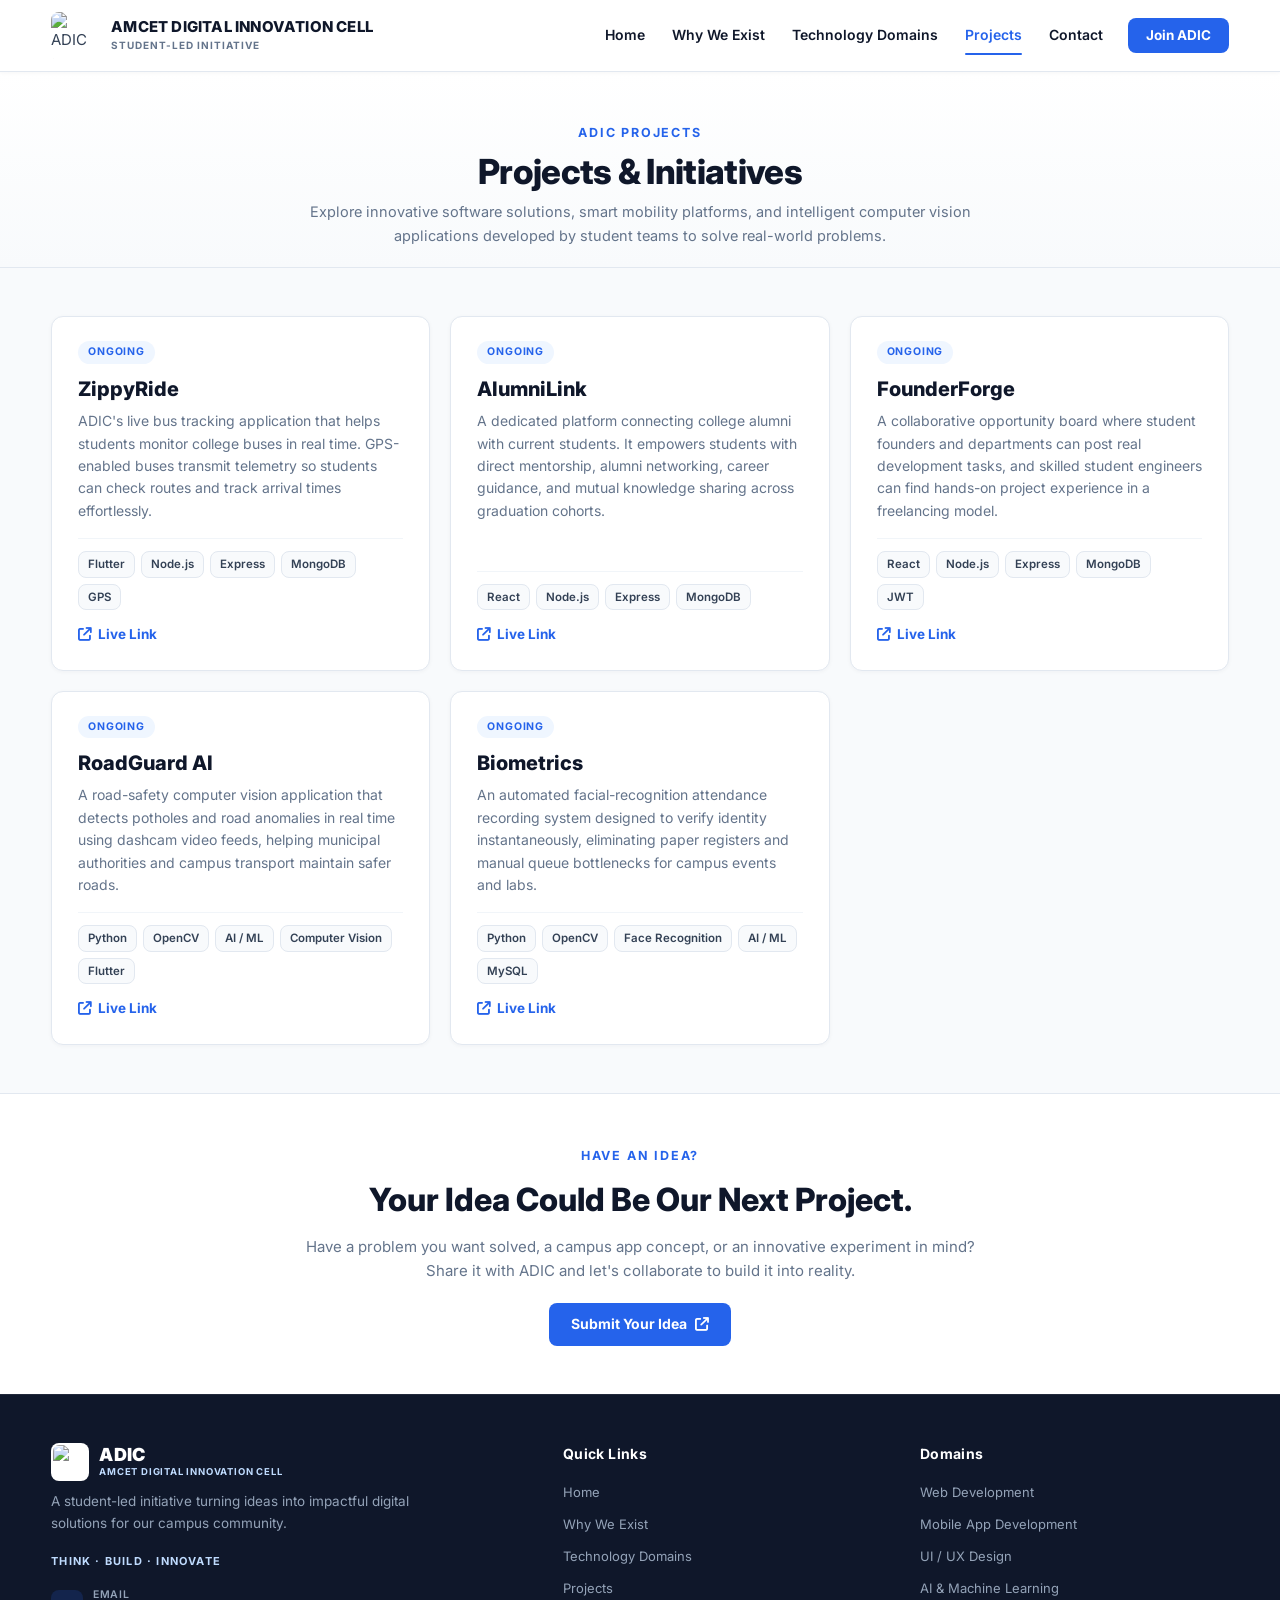
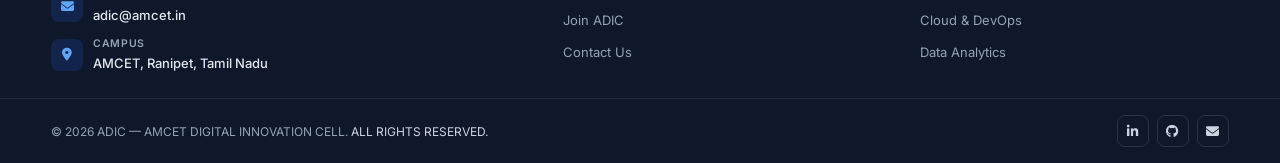
==== commit eb5d24a1: "Upload project to Version1" ====
--- a/Projects.html
+++ b/Projects.html
@@ -1,258 +1,335 @@
 <!DOCTYPE html>
 <html lang="en" class="page-projects">
+
 <head>
     <meta charset="UTF-8">
     <meta name="viewport" content="width=device-width, initial-scale=1.0">
-    <title>ADIC Projects</title>
-
+    <title>ADIC — Projects &amp; Initiatives</title>
+
+    <!-- Font Awesome -->
+    <link rel="stylesheet" href="https://cdnjs.cloudflare.com/ajax/libs/font-awesome/6.5.2/css/all.min.css">
+
+    <!-- Google Fonts -->
+    <link rel="preconnect" href="https://fonts.googleapis.com">
+    <link rel="preconnect" href="https://fonts.gstatic.com" crossorigin>
+    <link href="https://fonts.googleapis.com/css2?family=Inter:wght@400;500;600;700;800;900&display=swap" rel="stylesheet">
+
+    <!-- Shared CSS -->
     <link rel="stylesheet" href="CSS/style.css">
 </head>
 
 <body>
 
-    <nav class="navbar">
-
-        <div class="logo">
-
-            <img src="assets/logo.jpeg" alt="ADIC Logo" class="adic-logo">
-
-            <div class="logo-text">
-
-                <span class="logo-main">AMCET DIGITAL INNOVATION CELL</span>
-
-            </div>
-
+    <!-- =========================================================
+         NAVBAR (IDENTICAL ACROSS ALL PAGES)
+    ========================================================== -->
+    <header class="site-header">
+        <nav class="navbar" aria-label="Main navigation">
+            <a href="index.html#home" class="logo" aria-label="ADIC Home">
+                <img src="assets/logo.jpeg" alt="ADIC Logo" class="adic-logo">
+                <div class="logo-text">
+                    <span class="logo-main">AMCET DIGITAL INNOVATION CELL</span>
+                    <span class="logo-sub">STUDENT-LED INITIATIVE</span>
+                </div>
+            </a>
+
+            <!-- Mobile Hamburger Toggle -->
+            <button class="nav-toggle" id="navToggle" aria-label="Toggle navigation" aria-expanded="false">
+                <span></span>
+                <span></span>
+                <span></span>
+            </button>
+
+            <!-- Navigation Links -->
+            <ul class="nav-links" id="navLinks">
+                <li><a href="index.html#home">Home</a></li>
+                <li><a href="index.html#vision">Why We Exist</a></li>
+                <li><a href="domains.html">Technology Domains</a></li>
+                <li><a href="Projects.html" class="active">Projects</a></li>
+                <li><a href="index.html#contact">Contact</a></li>
+                <li><a href="index.html#join" class="nav-btn-join">Join ADIC</a></li>
+            </ul>
+        </nav>
+    </header>
+
+
+    <!-- =========================================================
+         MAIN CONTENT
+    ========================================================== -->
+    <main>
+
+        <!-- =====================================================
+             PROJECT HERO
+        ====================================================== -->
+        <section class="projects-hero">
+            <div class="container">
+                <div class="projects-hero-content">
+                    <span class="projects-label">ADIC PROJECTS</span>
+                    <h1 class="section-heading">Projects &amp; Initiatives</h1>
+                    <p class="section-sub">
+                        Explore innovative software solutions, smart mobility platforms, and intelligent computer vision applications developed by student teams to solve real-world problems.
+                    </p>
+                </div>
+            </div>
+        </section>
+
+
+        <!-- =====================================================
+             PROJECT CARDS (FOLLOWING ESTABLISHED CARD STYLE)
+        ====================================================== -->
+        <section class="projects-section">
+            <div class="container">
+                <div class="projects-grid">
+
+                    <!-- PROJECT 1: ZippyRide -->
+                    <article class="project-card">
+                        <span class="project-status ongoing">ONGOING</span>
+                        <h2>ZippyRide</h2>
+                        <p>
+                            ADIC's live bus tracking application that helps students monitor college buses in real time. GPS-enabled buses transmit telemetry so students can check routes and track arrival times effortlessly.
+                        </p>
+                        <div class="tech-stack">
+                            <span>Flutter</span>
+                            <span>Node.js</span>
+                            <span>Express</span>
+                            <span>MongoDB</span>
+                            <span>GPS</span>
+                        </div>
+                        <a href="#" class="project-live-link" aria-label="View ZippyRide live project">
+                            <i class="fa-solid fa-arrow-up-right-from-square"></i> Live Link
+                        </a>
+                    </article>
+
+                    <!-- PROJECT 2: AlumniLink -->
+                    <article class="project-card">
+                        <span class="project-status ongoing">ONGOING</span>
+                        <h2>AlumniLink</h2>
+                        <p>
+                            A dedicated platform connecting college alumni with current students. It empowers students with direct mentorship, alumni networking, career guidance, and mutual knowledge sharing across graduation cohorts.
+                        </p>
+                        <div class="tech-stack">
+                            <span>React</span>
+                            <span>Node.js</span>
+                            <span>Express</span>
+                            <span>MongoDB</span>
+                        </div>
+                        <a href="#" class="project-live-link" aria-label="View AlumniLink live project">
+                            <i class="fa-solid fa-arrow-up-right-from-square"></i> Live Link
+                        </a>
+                    </article>
+
+                    <!-- PROJECT 3: FounderForge -->
+                    <article class="project-card">
+                        <span class="project-status ongoing">ONGOING</span>
+                        <h2>FounderForge</h2>
+                        <p>
+                            A collaborative opportunity board where student founders and departments can post real development tasks, and skilled student engineers can find hands-on project experience in a freelancing model.
+                        </p>
+                        <div class="tech-stack">
+                            <span>React</span>
+                            <span>Node.js</span>
+                            <span>Express</span>
+                            <span>MongoDB</span>
+                            <span>JWT</span>
+                        </div>
+                        <a href="#" class="project-live-link" aria-label="View FounderForge live project">
+                            <i class="fa-solid fa-arrow-up-right-from-square"></i> Live Link
+                        </a>
+                    </article>
+
+                    <!-- PROJECT 4: RoadGuard AI -->
+                    <article class="project-card">
+                        <span class="project-status ongoing">ONGOING</span>
+                        <h2>RoadGuard AI</h2>
+                        <p>
+                            A road-safety computer vision application that detects potholes and road anomalies in real time using dashcam video feeds, helping municipal authorities and campus transport maintain safer roads.
+                        </p>
+                        <div class="tech-stack">
+                            <span>Python</span>
+                            <span>OpenCV</span>
+                            <span>AI / ML</span>
+                            <span>Computer Vision</span>
+                            <span>Flutter</span>
+                        </div>
+                        <a href="#" class="project-live-link" aria-label="View RoadGuard AI live project">
+                            <i class="fa-solid fa-arrow-up-right-from-square"></i> Live Link
+                        </a>
+                    </article>
+
+                    <!-- PROJECT 5: Biometrics -->
+                    <article class="project-card">
+                        <span class="project-status ongoing">ONGOING</span>
+                        <h2>Biometrics</h2>
+                        <p>
+                            An automated facial-recognition attendance recording system designed to verify identity instantaneously, eliminating paper registers and manual queue bottlenecks for campus events and labs.
+                        </p>
+                        <div class="tech-stack">
+                            <span>Python</span>
+                            <span>OpenCV</span>
+                            <span>Face Recognition</span>
+                            <span>AI / ML</span>
+                            <span>MySQL</span>
+                        </div>
+                        <a href="#" class="project-live-link" aria-label="View Biometrics live project">
+                            <i class="fa-solid fa-arrow-up-right-from-square"></i> Live Link
+                        </a>
+                    </article>
+
+                </div>
+            </div>
+        </section>
+
+
+        <!-- =====================================================
+             SUBMIT IDEA SECTION
+        ====================================================== -->
+        <section class="submit-idea-section" id="submit-idea">
+            <div class="container">
+                <div class="submit-idea-content">
+                    <span class="projects-label">HAVE AN IDEA?</span>
+                    <h2>Your Idea Could Be Our Next Project.</h2>
+                    <p>
+                        Have a problem you want solved, a campus app concept, or an innovative experiment in mind? Share it with ADIC and let's collaborate to build it into reality.
+                    </p>
+
+                    <!-- CSS Toggle for Modal -->
+                    <input type="checkbox" id="idea-popup" class="idea-popup-toggle">
+                    <label for="idea-popup" class="submit-idea-btn">
+                        Submit Your Idea <i class="fa-solid fa-arrow-up-right-from-square" style="margin-left: 8px;"></i>
+                    </label>
+
+                    <!-- IDEA MODAL -->
+                    <div class="idea-modal">
+                        <div class="idea-modal-box">
+                            <label for="idea-popup" class="modal-close" aria-label="Close modal">&times;</label>
+
+                            <div class="modal-header">
+                                <span class="projects-label">ADIC COLLABORATION</span>
+                                <h2>Submit Your Idea</h2>
+                                <p>Tell us about your idea and help us build something innovative together.</p>
+                            </div>
+
+                            <form id="ideaForm" action="https://formsubmit.co/monikagopi3@gmail.com" method="POST">
+                                <input type="hidden" name="_captcha" value="false">
+                                <input type="hidden" name="_subject" value="New ADIC Project Idea Submission">
+
+                                <div>
+                                    <label for="idea">What is your project idea?</label>
+                                    <textarea id="idea" name="idea" rows="3" placeholder="Briefly describe your concept or product idea..." required></textarea>
+                                </div>
+
+                                <div>
+                                    <label for="problem">What problem does it solve?</label>
+                                    <textarea id="problem" name="problem" rows="3" placeholder="What campus or community challenge does this address?" required></textarea>
+                                </div>
+
+                                <div>
+                                    <label for="email">Your Email Address</label>
+                                    <input type="email" id="email" name="email" placeholder="Enter your email so we can reach out" required>
+                                </div>
+
+                                <button type="submit" class="modal-submit-btn">Submit Idea</button>
+                            </form>
+                        </div>
+                    </div>
+
+                </div>
+            </div>
+        </section>
+
+    </main>
+
+
+    <!-- =========================================================
+         FOOTER (IDENTICAL ACROSS ALL PAGES)
+    ========================================================== -->
+    <footer class="site-footer">
+        <div class="footer-grid">
+            <!-- Brand -->
+            <div class="footer-brand">
+                <div class="footer-logo-wrap">
+                    <img src="assets/logo.jpeg" alt="ADIC Logo" class="footer-logo-img">
+                    <div class="footer-logo-text">
+                        <div class="footer-logo-name">ADIC</div>
+                        <div class="footer-logo-sub">AMCET DIGITAL INNOVATION CELL</div>
+                    </div>
+                </div>
+                <p>
+                    A student-led initiative turning ideas into impactful digital solutions for our campus community.
+                </p>
+                <div class="footer-tagline">Think · Build · Innovate</div>
+
+                <div class="footer-contact-list">
+                    <div class="footer-contact-item">
+                        <div class="footer-contact-icon">
+                            <i class="fas fa-envelope" aria-hidden="true"></i>
+                        </div>
+                        <div class="footer-contact-info">
+                            <span>Email</span>
+                            <a href="mailto:adic@amcet.in">adic@amcet.in</a>
+                        </div>
+                    </div>
+
+                    <div class="footer-contact-item">
+                        <div class="footer-contact-icon">
+                            <i class="fas fa-location-dot" aria-hidden="true"></i>
+                        </div>
+                        <div class="footer-contact-info">
+                            <span>Campus</span>
+                            <a href="https://maps.google.com/?q=Annai+Mira+College+of+Engineering+and+Technology,+Ranipet,+Tamil+Nadu" target="_blank" rel="noopener noreferrer">AMCET, Ranipet, Tamil Nadu</a>
+                        </div>
+                    </div>
+                </div>
+            </div>
+
+            <!-- Quick Links -->
+            <div class="footer-col">
+                <h4>Quick Links</h4>
+                <ul>
+                    <li><a href="index.html#home">Home</a></li>
+                    <li><a href="index.html#vision">Why We Exist</a></li>
+                    <li><a href="domains.html">Technology Domains</a></li>
+                    <li><a href="Projects.html">Projects</a></li>
+                    <li><a href="index.html#join">Join ADIC</a></li>
+                    <li><a href="index.html#contact">Contact Us</a></li>
+                </ul>
+            </div>
+
+            <!-- Domains -->
+            <div class="footer-col">
+                <h4>Domains</h4>
+                <ul>
+                    <li><a href="domains.html">Web Development</a></li>
+                    <li><a href="domains.html">Mobile App Development</a></li>
+                    <li><a href="domains.html">UI / UX Design</a></li>
+                    <li><a href="domains.html">AI &amp; Machine Learning</a></li>
+                    <li><a href="domains.html">Cloud &amp; DevOps</a></li>
+                    <li><a href="domains.html">Data Analytics</a></li>
+                </ul>
+            </div>
         </div>
 
-        <ul class="nav-links">
-
-            <li>
-                <a href="index.html">
-                    Home
+        <div class="footer-bottom">
+            <p>
+                &copy; 2026 ADIC &mdash; AMCET DIGITAL INNOVATION CELL. <span>ALL RIGHTS RESERVED.</span>
+            </p>
+            <div class="footer-socials">
+                <a href="https://linkedin.com" target="_blank" rel="noopener noreferrer" title="LinkedIn" aria-label="LinkedIn">
+                    <i class="fab fa-linkedin-in" aria-hidden="true"></i>
                 </a>
-            </li>
-
-            <li>
-                <a href="index.html#vision">
-                    Why We Exist
+                <a href="https://github.com/Amcet-Digital-Innovation-Cell" target="_blank" rel="noopener noreferrer" title="GitHub" aria-label="GitHub">
+                    <i class="fab fa-github" aria-hidden="true"></i>
                 </a>
-            </li>
-
-            <li>
-                <a href="domains.html">
-                    Technology Domain
+                <a href="mailto:adic@amcet.in" title="Email Us" aria-label="Email Us">
+                    <i class="fas fa-envelope" aria-hidden="true"></i>
                 </a>
-            </li>
-
-            <li>
-                <a href="Projects.html" class="active">
-                    Projects
-                </a>
-            </li>
-
-            <li>
-                <a href="index.html#join">
-                    Join ADIC
-                </a>
-            </li>
-
-            <li>
-                <a href="index.html#contact">
-                    Contact
-                </a>
-            </li>
-
-        </ul>
-
-    </nav>
-
-
-    <!-- HERO -->
-
-    <section class="hero">
-
-        <div class="hero-content">
-
-            <span class="hero-tag">
-                ADIC PROJECTS
-            </span>
-
-            <h1>
-                Projects & Initiatives
-            </h1>
-
-            <p>
-                Building innovative digital solutions that improve
-                campus life and empower students through technology.
-            </p>
-
+            </div>
         </div>
-
-    </section>
-
-
-    <!-- PROJECTS -->
-
-    <section class="projects">
-
-        <!-- ONGOING PROJECT -->
-
-        <div class="project-card">
-
-            <span class="status ongoing">
-                🚍 ONGOING PROJECT
-            </span>
-
-            <h2>
-                Smart Bus Tracking System
-            </h2>
-
-            <p>
-                A real-time bus tracking platform helping students
-                monitor bus locations, arrival times and routes
-                directly from their mobile devices.
-            </p>
-
-            <div class="progress-info">
-                Development Progress
-            </div>
-
-            <div class="tech-stack">
-                <span>Flutter</span>
-                <span>Supabase</span>
-                <span>Google Maps</span>
-                <span>GPS</span>
-            </div>
-
-        </div>
-
-
-        <!-- UPCOMING PROJECT -->
-
-        <div class="project-card">
-
-            <span class="status upcoming">
-                📱 UPCOMING PROJECT
-            </span>
-
-            <h2>
-                Smart College App
-            </h2>
-
-            <p>
-                An all-in-one platform integrating attendance,
-                notifications, academic resources, events and
-                student services into a single application.
-            </p>
-
-            <div class="planning-badge">
-                Planning Stage
-            </div>
-
-            <div class="tech-stack">
-                <span>Flutter</span>
-                <span>Node.js</span>
-                <span>MongoDB</span>
-                <span>Cloud</span>
-            </div>
-
-        </div>
-
-    </section>
-
-
-    <!-- IDEA SECTION -->
-
-    <section class="idea-section">
-
-        <h2>
-            Have an Idea?
-        </h2>
-
-        <p>
-            Every innovation begins with an idea.
-            Share yours with ADIC and help build solution
-        </p>
-
-        <a href="#ideaModal" class="idea-btn">
-            Submit Your Idea
-        </a>
-
-    </section>
-
-
-    <!-- MODAL FORM -->
-
-    <div class="modal" id="ideaModal">
-
-        <div class="modal-content">
-
-            <a
-                href="#"
-                class="close-btn"
-                aria-label="Close">
-                &times;
-            </a>
-
-            <h2>
-                Submit Your Idea
-            </h2>
-
-            <form
-                action="https://formsubmit.co/monikagopi3@gmail.com"
-                method="POST">
-
-                <input
-                    type="hidden"
-                    name="_captcha"
-                    value="false">
-
-                <input
-                    type="hidden"
-                    name="_next"
-                    value="https://developer13amcet.github.io/ADIC-Landing-page/Projects.html">
-
-                <input
-                    type="text"
-                    name="fullName"
-                    placeholder="Full Name"
-                    required>
-
-                <input
-                    type="text"
-                    name="department"
-                    placeholder="Department"
-                    required>
-
-                <input
-                    type="email"
-                    name="email"
-                    placeholder="Email Address"
-                    required>
-
-                <input
-                    type="text"
-                    name="ideaTitle"
-                    placeholder="Idea Title"
-                    required>
-
-                <textarea
-                    name="description"
-                    rows="5"
-                    placeholder="Describe your idea..."
-                    required></textarea>
-
-                <button
-                    type="submit"
-                    class="submit-btn">
-                    Submit Idea
-                </button>
-
-            </form>
-
-        </div>
-
-    </div>
+    </footer>
+
+    <!-- Interactive Navigation Scripts -->
+    <script src="assets/main.js"></script>
 
 </body>
+
 </html>
--- a/CSS/style.css
+++ b/CSS/style.css
@@ -1,3311 +1,1679 @@
-* {
+/* =========================================================
+   ADIC — AMCET DIGITAL INNOVATION CELL
+   SHARED STYLESHEET (BALANCED, EXPANSIVE & ZERO-GAP DESIGN)
+========================================================= */
+
+/* =========================================================
+   1. CSS VARIABLES (DESIGN TOKENS)
+========================================================= */
+:root {
+    /* Colors */
+    --primary: #2563eb;
+    --primary-hover: #1d4ed8;
+    --primary-light: #eff6ff;
+    --primary-border: #bfdbfe;
+    --navy: #0f172a;
+    --navy-light: #1e293b;
+    --slate: #334155;
+    --slate-muted: #64748b;
+    --slate-light: #94a3b8;
+    --border: #e2e8f0;
+    --border-light: #f1f5f9;
+    --bg-page: #ffffff;
+    --bg-alt: #f8fafc;
+    --bg-card: #ffffff;
+    --success-bg: #dcfce7;
+    --success-text: #166534;
+
+    /* Sizing & Horizontal Page Alignment */
+    --header-height: 72px;
+    --site-pad-x: clamp(24px, 4vw, 56px);
+    --section-pad-y: clamp(34px, 3.8vw, 50px);
+
+    /* Radii */
+    --radius-sm: 8px;
+    --radius-md: 12px;
+    --radius-lg: 16px;
+    --radius-pill: 9999px;
+
+    /* Shadows */
+    --shadow-sm: 0 1px 4px rgba(15, 23, 42, 0.04);
+    --shadow-md: 0 4px 16px rgba(15, 23, 42, 0.06);
+    --shadow-lg: 0 10px 26px rgba(37, 99, 235, 0.08);
+
+    /* Transitions */
+    --transition: all 0.22s cubic-bezier(0.16, 1, 0.3, 1);
+}
+
+/* =========================================================
+   2. RESET & BASE
+========================================================= */
+*,
+*::before,
+*::after {
     margin: 0;
     padding: 0;
     box-sizing: border-box;
 }
 
+html {
+    scroll-behavior: smooth;
+    scroll-padding-top: calc(var(--header-height) + 16px);
+    text-size-adjust: 100%;
+}
+
+body {
+    font-family: "Inter", -apple-system, BlinkMacSystemFont, "Segoe UI", Roboto, Helvetica, Arial, sans-serif;
+    font-size: 15px;
+    line-height: 1.6;
+    color: var(--slate);
+    background-color: var(--bg-page);
+    padding-top: var(--header-height);
+    overflow-x: hidden;
+    -webkit-font-smoothing: antialiased;
+    -moz-osx-font-smoothing: grayscale;
+}
+
+img {
+    display: block;
+    max-width: 100%;
+    height: auto;
+}
+
+a {
+    color: inherit;
+    text-decoration: none;
+    transition: var(--transition);
+}
+
+button,
+input,
+textarea,
+select {
+    font-family: inherit;
+    font-size: inherit;
+}
+
+button {
+    cursor: pointer;
+    border: none;
+    background: transparent;
+}
+
+ul, ol {
+    list-style: none;
+}
+
+/* Unified Expansive Container (Aligns directly with navbar and hero) */
+.container {
+    width: 100%;
+    margin-inline: auto;
+    padding-inline: var(--site-pad-x);
+}
+
 /* =========================================================
-   INDEX PAGE — consolidated from CSS/index.css
+   3. UNIFIED TYPOGRAPHY
 ========================================================= */
-
-html.page-index {
-    scroll-behavior: smooth;
-    scrollbar-width: none;
-}
-
-html.page-index::-webkit-scrollbar {
-    display: none;
-}
-
-html.page-index body {
-    margin: 0;
-    padding: 0;
-    font-family: "Inter", sans-serif;
-    color: #1f2937;
-    background: #ffffff;
-    line-height: 1.6;
-    overflow-x: hidden;
-    scrollbar-width: none;
-}
-
-html.page-index body::-webkit-scrollbar {
-    display: none;
-}
-
-html.page-index button, html.page-index input, html.page-index textarea, html.page-index select {
-    font-family: inherit;
-}
-
-html.page-index a {
-    text-decoration: none;
-}
-
-
-/* =========================================================
-           NAVBAR
-        ========================================================= */
-
-html.page-index .navbar {
-    position: sticky;
-    top: 0;
-    z-index: 999;
-
-    width: 100%;
-    min-height: 88px;
-
-    display: flex;
-    align-items: center;
-
-    padding: 0 30px;
-
-    background: #ffffff;
-    border-bottom: 1px solid #e5e7eb;
-
-    overflow: hidden;
-}
-
-
-/* =========================================================
-           LOGO
-        ========================================================= */
-
-html.page-index .logo {
-    display: flex;
-    align-items: center;
-    gap: 10px;
-
-    flex-shrink: 0;
-    margin-right: 25px;
-}
-
-html.page-index .adic-logo {
-    width: 72px;
-    height: 72px;
-
-    object-fit: contain;
-    flex-shrink: 0;
-}
-
-html.page-index .logo-text {
-    display: flex;
-    flex-direction: row;
-    align-items: center;
-
-    white-space: nowrap;
-}
-
-html.page-index .logo-main {
-    font-family: "Rajdhani", sans-serif;
-    font-size: 20px;
-    font-weight: 1000;
-    line-height: 1;
-    letter-spacing: 3px;
-    text-transform: uppercase;
-
-    background: linear-gradient(130deg,
-            #1c2680 0%,
-            #4b90e2 25%,
-            #1c2680 50%,
-            #4b90e2 75%,
-            #1c2680 100%);
-    -webkit-background-clip: text;
-    -webkit-text-fill-color: transparent;
-    background-clip: text;
-
-    filter: drop-shadow(0 0 8px rgba(75, 144, 226, 0.35));
-}
-
-
-
-
-/* =========================================================
-           NAVIGATION
-        ========================================================= */
-
-html.page-index .nav-links {
-    display: flex;
-    align-items: center;
-
-    gap: 30px;
-    margin-left: auto;
-    padding: 0;
-
-    list-style: none;
-    flex-shrink: 0;
-}
-
-html.page-index .nav-links a {
-    position: relative;
-
-    color: #1f2937;
-
-    font-size: 17px;
-    font-weight: 600;
-
-
-    white-space: nowrap;
-
-    transition: color .3s ease;
-}
-
-html.page-index .nav-links a:hover {
-    color: #2563eb;
-}
-
-html.page-index .nav-links .active {
-    color: #2563eb;
-}
-
-html.page-index .nav-links .active::after {
-    content: "";
-
-    position: absolute;
-
-    left: 0;
-    bottom: -7px;
-
-    width: 100%;
-    height: 2px;
-
-    border-radius: 10px;
-
-    background: #2563eb;
-}
-
-
-/* =========================================================
-           HERO
-           
-        ========================================================= */
-
-html.page-index .hero {
-    display: grid;
-
-    grid-template-columns: 45% 55%;
-
-    width: 100%;
-
-    min-height: 560px;
-
-    margin: 0;
-    padding: 0;
-
-    align-items: stretch;
-
-    overflow: hidden;
-
-    background: #ffffff;
-}
-
-
-/* =========================================================
-           HERO LEFT CONTENT
-        ========================================================= */
-
-html.page-index .hero-copy {
-    position: relative;
-    z-index: 5;
-
-    width: 100%;
-    min-width: 0;
-
-    padding: 70px 6%;
-
-    display: flex;
-    flex-direction: column;
-
-    justify-content: center;
-    align-items: flex-start;
-
-    text-align: left;
-
-    background: #ffffff;
-}
-
-html.page-index .eyebrow {
-    margin-bottom: 18px;
-
-    color: #2563eb;
-
-    text-transform: uppercase;
-
-    font-size: 20px;
-    font-weight: 700;
-
-    letter-spacing: 2px;
-}
-
-html.page-index .hero h1 {
-    margin: 0 0 24px;
-
-    color: #111827;
-
-    font-size: 44px;
-    font-weight: 800;
-
-    line-height: 1.08;
-    letter-spacing: -1.5px;
-}
-
-html.page-index .blue {
-    color: #2563eb;
-}
-
-html.page-index .hero-copy>p {
-    width: 100%;
-    max-width: 580px;
-
-    margin: 0;
-
-    color: #64748b;
-
-    font-size: 20px;
-    line-height: 1.8;
-}
-
-
-/* =========================================================
-           AMCET + ADIC LOGOS
-        ========================================================= */
-
-html.page-index .logo-partnership {
-    display: flex;
-    align-items: center;
-    justify-content: flex-start;
-
-    gap: 22px;
-
-    margin-top: 32px;
-}
-
-html.page-index .institution-logo {
-    display: flex;
-    flex-direction: column;
-
-    align-items: center;
-    justify-content: center;
-
-    text-align: center;
-}
-
-html.page-index .institution-logo img {
-    width: 200px;
-    height: 180px;
-
-    object-fit: contain;
-
-    display: block;
-
-    margin: 0 0 7px;
-}
-
-html.page-index .institution-logo p {
-    margin: 0;
-
-    color: #1e3a8a;
-
-    font-size: 12px;
-    font-weight: 700;
-
-    line-height: 1.3;
-    letter-spacing: .5px;
-
-    text-align: center;
-}
-
-html.page-index .logo-divider {
-    width: 1px;
-    height: 70px;
-
-    background: #cbd5e1;
-
-    flex-shrink: 0;
-}
-
-
-/* =========================================================
-           HERO IMAGE
-           
-           IMPORTANT:
-           Image touches the hero text area directly.
-        ========================================================= */
-
-html.page-index .hero-image {
-    position: relative;
-
-    width: 100%;
-    height: 660px;
-    min-height: 660px;
-
-    margin: 0;
-    padding: 0;
-
-    overflow: hidden;
-
-    background: #ffffff;
-}
-
-html.page-index .hero-image img {
-    position: absolute;
-
-    inset: 0;
-
-    width: 100%;
-    height: 100%;
-
-    max-width: none;
-
-    display: block;
-
-    object-fit: cover;
-    object-position: center;
-
-    transform: scale(1.02);
-
-    filter:
-        saturate(.88) contrast(.96) brightness(.99);
-
-    transition:
-        transform .8s ease,
-        filter .8s ease;
-}
-
-
-/* =========================================================
-           HERO FADE
-
-         
-        ========================================================= */
-
-html.page-index .hero-image::before {
-    content: "";
-
-    position: absolute;
-
-    z-index: 2;
-
-    top: 0;
-    bottom: 0;
-    left: 0;
-
-    width: 38%;
-
-    pointer-events: none;
-
-    background: linear-gradient(90deg,
-            #ffffff 0%,
-            rgba(255, 255, 255, .98) 8%,
-            rgba(255, 255, 255, .88) 20%,
-            rgba(255, 255, 255, .65) 35%,
-            rgba(255, 255, 255, .35) 55%,
-            rgba(255, 255, 255, .10) 78%,
-            transparent 100%);
-}
-
-html.page-index .hero-image::after {
-    content: "";
-
-    position: absolute;
-
-    z-index: 3;
-
-    inset: 0;
-
-    pointer-events: none;
-
-    background:
-        linear-gradient(90deg,
-            rgba(255, 255, 255, .08) 0%,
-            transparent 35%,
-            rgba(37, 99, 235, .025) 100%);
-}
-
-html.page-index .hero-image:hover img {
-    transform: scale(1.04);
-
-    filter:
-        saturate(.94) contrast(1) brightness(1);
-}
-
-
-/* =========================================================
-           WHY WE EXIST
-        ========================================================= */
-
-html.page-index .why-exist {
-    width: 100%;
-
-    margin: 0;
-    padding: 0 6% 60px;
-
-    background: #ffffff;
-}
-
-html.page-index .section-title {
-    margin: 0;
-    padding: 0;
-}
-
-html.page-index .section-title p {
-    margin-top: 10px;
-
-    text-align: center;
-
-    font-size: 38px;
-    font-weight: 700;
-
-    color: #1e3a8a;
-
-    text-transform: uppercase;
-
-    letter-spacing: 1px;
-}
-
-html.page-index .why-container {
-    max-width: 1300px;
-
-    margin: 0 auto;
-
-    display: flex;
-
-    align-items: center;
-    justify-content: space-between;
-
-    gap: 60px;
-}
-
-html.page-index .why-content {
-    flex: 1;
-}
-
-html.page-index .why-content p {
-    margin: 0 0 24px;
-
-    font-size: 18px;
-    line-height: 1.9;
-
-    color: #64748b;
-
-    text-align: justify;
-}
-
-html.page-index .why-content p:last-child {
-    margin-bottom: 0;
-}
-
-html.page-index .why-cards {
-    flex: 1;
-
-    display: grid;
-
-    grid-template-columns: repeat(2, 1fr);
-
-    gap: 25px;
-}
-
-html.page-index .card {
-    padding: 30px;
-
-    background: #ffffff;
-
-    border: 1px solid #e5e7eb;
-    border-radius: 18px;
-
-    box-shadow: 0 5px 18px rgba(0, 0, 0, .05);
-
-    transition: all .35s ease;
-}
-
-html.page-index .card:hover {
-    transform: translateY(-8px);
-
-    box-shadow:
-        0 20px 40px rgba(37, 99, 235, .15);
-}
-
-html.page-index .card i {
-    margin-bottom: 18px;
-
-    font-size: 34px;
-
-    color: #2563eb;
-}
-
-html.page-index .card h3 {
-    margin-bottom: 12px;
-
-    font-size: 22px;
-
-    color: #111827;
-}
-
-html.page-index .card p {
-    font-size: 16px;
-
-    color: #6b7280;
-
-    line-height: 1.7;
-}
-
-
-/* =========================================================
-           PURPOSE
-        ========================================================= */
-
-html.page-index .purpose-section {
-    width: 100%;
-
-    margin: 0;
-
-    padding: 10px 6% 70px;
-
-    background: #ffffff;
-}
-
-html.page-index .purpose-header {
-    max-width: 800px;
-
-    margin: 0 auto 60px;
-
-    text-align: center;
-}
-
-html.page-index .purpose-header span {
+.eyebrow,
+.section-kicker,
+.projects-label {
     display: inline-block;
-
-    margin-bottom: 15px;
-
-    color: #2563eb;
-
-    font-size: 14px;
-    font-weight: 700;
-
-    letter-spacing: 2px;
-
-    text-transform: uppercase;
-}
-
-html.page-index .purpose-header h2 {
-    margin-bottom: 18px;
-
-    font-size: 44px;
-
-    color: #0f172a;
-
-    line-height: 1.2;
-}
-
-html.page-index .purpose-header p {
-    font-size: 18px;
-
-    color: #64748b;
-
-    line-height: 1.8;
-}
-
-html.page-index .purpose-content {
-    max-width: 1300px;
-
-    margin: auto;
-
-    display: grid;
-
-    grid-template-columns: repeat(3, 1fr);
-
-    gap: 30px;
-}
-
-html.page-index .purpose-item {
-    padding: 35px;
-
-    background: #ffffff;
-
-    border: 1px solid #e2e8f0;
-
-    border-radius: 18px;
-
-    display: flex;
-    flex-direction: column;
-
-    align-items: center;
-
-    text-align: center;
-
-    transition: all .35s ease;
-}
-
-html.page-index .purpose-item:hover {
-    transform: translateY(-10px);
-
-    box-shadow:
-        0 20px 40px rgba(37, 99, 235, .12);
-}
-
-html.page-index .purpose-item h3 {
-    margin-bottom: 18px;
-
-    font-size: 28px;
-
-    color: #2563eb;
-}
-
-html.page-index .purpose-item p {
-    color: #64748b;
-
-    line-height: 1.9;
-
-    font-size: 16px;
-}
-
-
-/* =========================================================
-           JOIN ADIC
-        ========================================================= */
-
-html.page-index .join-adic {
-    width: 100%;
-    max-width: 1400px;
-
-    margin: auto;
-
-    padding: 90px 6%;
-
-    background: #ffffff;
-
-    display: grid;
-
-    grid-template-columns: 1fr 1fr;
-
-    gap: 70px;
-
-    align-items: center;
-}
-
-html.page-index .join-left {
-    width: 100%;
-
-    display: flex;
-    flex-direction: column;
-
-    justify-content: center;
-    align-items: flex-start;
-}
-
-html.page-index .join-tag {
-    display: inline-block;
-
-    margin-bottom: 18px;
-
-    color: #2563eb;
-
-    font-size: 14px;
-    font-weight: 700;
-
-    letter-spacing: 2px;
-
-    text-transform: uppercase;
-}
-
-html.page-index .join-left h2 {
-    margin-bottom: 20px;
-
-    font-size: 44px;
-
-    color: #0f172a;
-
-    line-height: 1.2;
-}
-
-html.page-index .join-left p {
-    margin-bottom: 40px;
-
-    font-size: 18px;
-
-    color: #64748b;
-
-    line-height: 1.9;
-}
-
-html.page-index .join-benefits {
-    display: grid;
-
-    gap: 18px;
-}
-
-html.page-index .benefit {
-    display: flex;
-
-    align-items: center;
-
-    gap: 16px;
-
-    font-size: 17px;
-    font-weight: 600;
-
-    color: #0f172a;
-}
-
-html.page-index .benefit i {
-    width: 48px;
-    height: 48px;
-
-    border-radius: 50%;
-
-    display: flex;
-
-    justify-content: center;
-    align-items: center;
-
-    background: #eff6ff;
-
-    color: #2563eb;
-
-    font-size: 18px;
-
-    flex-shrink: 0;
-}
-
-html.page-index .join-right {
-    width: 100%;
-
-    padding: 35px;
-
-    background: #ffffff;
-
-    border: 1px solid #e2e8f0;
-
-    border-radius: 20px;
-
-    box-shadow:
-        0 12px 35px rgba(0, 0, 0, .08);
-
-    transition: all .35s ease;
-}
-
-html.page-index .join-form {
-    display: flex;
-    flex-direction: column;
-
-    gap: 20px;
-}
-
-html.page-index .input-group {
-    display: flex;
-    flex-direction: column;
-}
-
-html.page-index .input-group label {
-    margin-bottom: 8px;
-
-    font-size: 15px;
-    font-weight: 600;
-
-    color: #0f172a;
-}
-
-html.page-index .input-group input, html.page-index .input-group textarea, html.page-index .input-group select {
-    width: 100%;
-
-    padding: 14px 16px;
-
-    border: 1px solid #cbd5e1;
-
-    border-radius: 10px;
-
-    background: #ffffff;
-
-    outline: none;
-
-    transition: .3s;
-}
-
-html.page-index .input-group textarea {
-    resize: vertical;
-
-    min-height: 120px;
-}
-
-html.page-index .input-group input:focus, html.page-index .input-group textarea:focus, html.page-index .input-group select:focus {
-    border-color: #2563eb;
-
-    box-shadow:
-        0 0 0 4px rgba(37, 99, 235, .12);
-}
-
-html.page-index .join-btn {
-    width: 100%;
-
-    padding: 15px;
-
-    border: none;
-
-    border-radius: 10px;
-
-    background: #2563eb;
-
-    color: #ffffff;
-
-    font-size: 16px;
-    font-weight: 600;
-
-    cursor: pointer;
-
-    transition: .3s;
-}
-
-html.page-index .join-btn:hover {
-    background: #1d4ed8;
-
-    transform: translateY(-3px);
-}
-
-
-/* =========================================================
-           CONTACT
-        ========================================================= */
-
-html.page-index .contact-section {
-    width: 100%;
-
-    margin: 0;
-
-    padding: 0 6% 70px;
-
-    background: #ffffff;
-}
-
-html.page-index .contact-header {
-    max-width: 750px;
-
-    margin: 0 auto 60px;
-
-    text-align: center;
-}
-
-html.page-index .contact-header span {
-    display: inline-block;
-
-    margin-bottom: 15px;
-
-    color: #2563eb;
-
-    font-size: 14px;
-    font-weight: 700;
-
-    letter-spacing: 2px;
-
-    text-transform: uppercase;
-}
-
-html.page-index .contact-header h2 {
-    margin-bottom: 18px;
-
-    font-size: 44px;
-
-    color: #0f172a;
-}
-
-html.page-index .contact-header p {
-    font-size: 18px;
-
-    color: #64748b;
-
-    line-height: 1.8;
-}
-
-html.page-index .contact-grid {
-    max-width: 1200px;
-
-    margin: auto;
-
-    display: grid;
-
-    grid-template-columns: repeat(3, 1fr);
-
-    gap: 28px;
-}
-
-html.page-index .contact-box {
-    padding: 35px 25px;
-
-    background: #ffffff;
-
-    border: 1px solid #e2e8f0;
-
-    border-radius: 18px;
-
-    text-align: center;
-
-    box-shadow:
-        0 6px 18px rgba(0, 0, 0, .05);
-
-    transition: all .35s ease;
-}
-
-html.page-index .contact-box:hover {
-    transform: translateY(-8px);
-
-    box-shadow:
-        0 20px 40px rgba(37, 99, 235, .12);
-}
-
-html.page-index .contact-box i {
-    width: 70px;
-    height: 70px;
-
-    margin: auto auto 20px;
-
-    border-radius: 50%;
-
-    background: #eff6ff;
-
-    color: #2563eb;
-
-    display: flex;
-
-    justify-content: center;
-    align-items: center;
-
-    font-size: 28px;
-}
-
-html.page-index .contact-box h3 {
-    margin-bottom: 12px;
-
-    font-size: 22px;
-
-    color: #0f172a;
-}
-
-html.page-index .contact-box a {
-    color: #64748b;
-
-    font-size: 16px;
-
-    word-break: break-word;
-
-    transition: color .3s ease;
-}
-
-html.page-index .contact-box a:hover {
-    color: #2563eb;
-}
-
-
-/* =========================================================
-           ANIMATION
-        ========================================================= */
-
-@keyframes fadeUp {
-
-    from {
-        opacity: 0;
-
-        transform:
-            translateY(30px);
-    }
-
-    to {
-        opacity: 1;
-
-        transform:
-            translateY(0);
-    }
-}
-
-html.page-index .why-content, html.page-index .why-cards, html.page-index .purpose-item, html.page-index .contact-box, html.page-index .join-left, html.page-index .join-right {
-    animation:
-        fadeUp .8s ease both;
-}
-
-
-/* =========================================================
-           TABLET / LAPTOP
-        ========================================================= */
-
-@media (max-width: 1200px) {
-
-    html.page-index .navbar {
-        padding: 0 20px;
-    }
-
-    html.page-index .logo {
-        margin-right: 18px;
-    }
-
-    html.page-index .adic-logo {
-        width: 62px;
-        height: 62px;
-    }
-
-    html.page-index .logo-main {
-        font-size: 16px;
-    }
-
-    html.page-index .logo-sub {
-        font-size: 9px;
-    }
-
-    html.page-index .nav-links {
-        gap: 14px;
-    }
-
-    html.page-index .nav-links a {
-        font-size: 13px;
-    }
-
-    html.page-index .hero {
-        grid-template-columns: 44% 56%;
-        min-height: 520px;
-    }
-
-    html.page-index .hero-copy {
-        padding: 60px 5%;
-    }
-
-    html.page-index .hero h1 {
-        font-size: 50px;
-    }
-
-    html.page-index .hero-copy>p {
-        font-size: 17px;
-        max-width: 520px;
-    }
-
-    html.page-index .hero-image {
-        height: 520px;
-        min-height: 520px;
-    }
-}
-
-
-/* =========================================================
-           TABLET
-        ========================================================= */
-
-@media (max-width: 992px) {
-
-    html.page-index .navbar {
-        min-height: 75px;
-        padding: 10px 18px;
-    }
-
-    html.page-index .logo {
-        margin-right: 12px;
-    }
-
-    html.page-index .adic-logo {
-        width: 52px;
-        height: 52px;
-    }
-
-    html.page-index .logo-main {
-        font-size: 14px;
-    }
-
-    html.page-index .logo-sub {
-        font-size: 8px;
-    }
-
-    html.page-index .nav-links {
-        gap: 11px;
-    }
-
-    html.page-index .nav-links a {
-        font-size: 11px;
-    }
-
-    html.page-index .hero {
-        grid-template-columns: 1fr 1fr;
-        min-height: 480px;
-    }
-
-    html.page-index .hero-copy {
-        padding: 50px 6%;
-    }
-
-    html.page-index .eyebrow {
-        font-size: 12px;
-        letter-spacing: 1.5px;
-    }
-
-    html.page-index .hero h1 {
-        font-size: 42px;
-        letter-spacing: -1px;
-    }
-
-    html.page-index .hero-copy>p {
-        font-size: 16px;
-        line-height: 1.7;
-    }
-
-    html.page-index .logo-partnership {
-        gap: 16px;
-        margin-top: 25px;
-    }
-
-    html.page-index .institution-logo img {
-        width: 75px;
-        height: 52px;
-    }
-
-    html.page-index .institution-logo p {
-        font-size: 11px;
-    }
-
-    html.page-index .logo-divider {
-        height: 60px;
-    }
-
-    html.page-index .hero-image {
-        height: 480px;
-        min-height: 480px;
-    }
-
-    html.page-index .hero-image::before {
-        width: 35%;
-    }
-
-    html.page-index .why-container {
-        flex-direction: column;
-
-        text-align: center;
-
-        gap: 40px;
-    }
-
-    html.page-index .why-content {
-        width: 100%;
-    }
-
-    html.page-index .why-content p {
-        text-align: center;
-    }
-
-    html.page-index .why-cards {
-        width: 100%;
-    }
-
-    html.page-index .purpose-content {
-        grid-template-columns: 1fr;
-
-        max-width: 650px;
-    }
-
-    html.page-index .purpose-header h2 {
-        font-size: 38px;
-    }
-
-    html.page-index .join-adic {
-        grid-template-columns: 1fr;
-
-        gap: 50px;
-
-        padding: 70px 5%;
-    }
-
-    html.page-index .join-left {
-        text-align: center;
-
-        align-items: center;
-
-        max-width: 700px;
-
-        margin: 0 auto;
-    }
-
-    html.page-index .join-left p {
-        text-align: center;
-    }
-
-    html.page-index .join-benefits {
-        width: fit-content;
-
-        text-align: left;
-    }
-
-    html.page-index .join-right {
-        max-width: 700px;
-
-        margin: auto;
-    }
-
-    html.page-index .contact-grid {
-        grid-template-columns: repeat(2, 1fr);
-    }
-}
-
-
-/* =========================================================
-           MOBILE
-        ========================================================= */
-
-@media (max-width: 768px) {
-
-    html.page-index .navbar {
-        flex-direction: column;
-
-        min-height: auto;
-
-        padding: 10px 15px;
-
-        gap: 8px;
-
-        overflow: visible;
-    }
-
-    html.page-index .logo {
-        width: 100%;
-
-        justify-content: center;
-
-        margin: 0;
-    }
-
-    html.page-index .adic-logo {
-        width: 50px;
-        height: 42px;
-    }
-
-    html.page-index .logo-text {
-        padding-bottom: 0;
-    }
-
-    html.page-index .logo-main {
-        font-size: 15px;
-    }
-
-    html.page-index .logo-sub {
-        font-size: 8px;
-    }
-
-    html.page-index .nav-links {
-        width: 100%;
-
-        justify-content: center;
-
-        flex-wrap: wrap;
-
-        gap: 8px 15px;
-
-        margin: 0;
-    }
-
-    html.page-index .nav-links a {
-        font-size: 12px;
-    }
-
-
-    /* HERO */
-
-    html.page-index .hero {
-        display: flex;
-
-        flex-direction: column;
-
-        width: 100%;
-
-        min-height: auto;
-
-        padding: 0;
-
-        margin: 0;
-
-        text-align: center;
-
-        align-items: center;
-
-        overflow: hidden;
-    }
-
-    html.page-index .hero-copy {
-        width: 100%;
-
-        padding: 60px 20px 45px;
-
-        align-items: center;
-
-        justify-content: center;
-
-        text-align: center;
-    }
-
-    html.page-index .eyebrow {
-        width: 100%;
-
-        text-align: center;
-
-        margin-bottom: 16px;
-    }
-
-    html.page-index .hero h1 {
-        width: 100%;
-
-        max-width: 600px;
-
-        margin: 0 auto 20px;
-
-        font-size: 40px;
-
-        line-height: 1.1;
-
-        text-align: center;
-    }
-
-    html.page-index .hero-copy>p {
-        width: 100%;
-
-        max-width: 560px;
-
-        margin: 0 auto;
-
-        font-size: 16px;
-
-        line-height: 1.8;
-
-        text-align: center;
-    }
-
-    html.page-index .logo-partnership {
-        width: 100%;
-
-        justify-content: center;
-
-        margin: 30px auto 0;
-
-        gap: 20px;
-    }
-
-    html.page-index .institution-logo img {
-        width: 90px;
-        height: 60px;
-    }
-
-    html.page-index .institution-logo p {
-        font-size: 11px;
-    }
-
-    html.page-index .logo-divider {
-        height: 70px;
-    }
-
-
-    /* MOBILE IMAGE */
-
-    html.page-index .hero-image {
-        width: 100%;
-
-        height: 320px;
-
-        min-height: 320px;
-
-        display: block;
-
-        order: 2;
-
-        margin: 0;
-        padding: 0;
-    }
-
-    html.page-index .hero-image img {
-        width: 100%;
-        height: 100%;
-
-        object-fit: cover;
-
-        object-position: center;
-
-        transform: scale(1.01);
-    }
-
-    html.page-index .hero-image::before {
-        top: 0;
-        left: 0;
-
-        right: 0;
-
-        bottom: auto;
-
-        width: 100%;
-
-        height: 22%;
-
-        background: linear-gradient(180deg,
-                #ffffff 0%,
-                rgba(255, 255, 255, .75) 25%,
-                rgba(255, 255, 255, .25) 60%,
-                transparent 100%);
-    }
-
-    html.page-index .hero-image::after {
-        background:
-            linear-gradient(180deg,
-                rgba(255, 255, 255, .08),
-                transparent 35%);
-    }
-
-
-    /* WHY */
-
-    html.page-index .why-exist {
-        margin: 0;
-
-        padding:
-            0 20px 70px;
-    }
-
-    html.page-index .section-title {
-        margin: 0;
-        padding: 0;
-    }
-
-    html.page-index .section-title p {
-        margin:
-            0 0 40px;
-
-        font-size: 34px;
-    }
-
-    html.page-index .why-content p {
-        font-size: 16px;
-
-        line-height: 1.8;
-    }
-
-    html.page-index .why-cards {
-        grid-template-columns: 1fr;
-
-        gap: 18px;
-    }
-
-    html.page-index .card {
-        padding: 25px;
-
-        text-align: center;
-    }
-
-    html.page-index .card h3 {
-        font-size: 20px;
-    }
-
-    html.page-index .card p {
-        font-size: 15px;
-    }
-
-
-    /* PURPOSE */
-
-    html.page-index .purpose-section {
-        padding: 70px 20px;
-    }
-
-    html.page-index .purpose-header {
-        margin-bottom: 40px;
-    }
-
-    html.page-index .purpose-header h2 {
-        font-size: 32px;
-    }
-
-    html.page-index .purpose-header p {
-        font-size: 16px;
-    }
-
-    html.page-index .purpose-item {
-        padding: 28px;
-    }
-
-    html.page-index .purpose-item h3 {
-        font-size: 24px;
-    }
-
-    html.page-index .purpose-item p {
-        font-size: 15px;
-    }
-
-
-    /* JOIN */
-
-    html.page-index .join-adic {
-        padding: 70px 20px;
-    }
-
-    html.page-index .join-left h2 {
-        font-size: 34px;
-    }
-
-    html.page-index .join-left p {
-        font-size: 16px;
-    }
-
-    html.page-index .join-right {
-        padding: 25px;
-    }
-
-    html.page-index .join-form {
-        gap: 16px;
-    }
-
-
-    /* CONTACT */
-
-    html.page-index .contact-section {
-        padding: 70px 20px;
-    }
-
-    html.page-index .contact-header {
-        margin-bottom: 40px;
-    }
-
-    html.page-index .contact-header h2 {
-        font-size: 34px;
-    }
-
-    html.page-index .contact-header p {
-        font-size: 16px;
-    }
-
-    html.page-index .contact-grid {
-        grid-template-columns: 1fr;
-
-        gap: 20px;
-    }
-
-    html.page-index .contact-box {
-        padding: 28px;
-    }
-}
-
-
-/* =========================================================
-           SMALL MOBILE
-        ========================================================= */
-
-@media (max-width: 480px) {
-
-    html.page-index .navbar {
-        padding: 10px 12px;
-    }
-
-    html.page-index .adic-logo {
-        width: 45px;
-        height: 38px;
-    }
-
-    html.page-index .logo {
-        gap: 7px;
-    }
-
-    html.page-index .logo-main {
-        font-size: 13px;
-    }
-
-    html.page-index .logo-sub {
-        font-size: 7px;
-    }
-
-    html.page-index .nav-links {
-        gap: 8px 12px;
-    }
-
-    html.page-index .nav-links a {
-        font-size: 11px;
-    }
-
-    html.page-index .hero-copy {
-        padding: 50px 16px 40px;
-    }
-
-    html.page-index .eyebrow {
-        font-size: 11px;
-
-        letter-spacing: 1.3px;
-    }
-
-    html.page-index .hero h1 {
-        font-size: 34px;
-
-        max-width: 350px;
-
-        letter-spacing: -.8px;
-    }
-
-    html.page-index .hero-copy>p {
-        font-size: 15px;
-
-        max-width: 340px;
-
-        line-height: 1.75;
-    }
-
-    html.page-index .logo-partnership {
-        gap: 14px;
-
-        margin-top: 25px;
-    }
-
-    html.page-index .institution-logo img {
-        width: 78px;
-        height: 55px;
-    }
-
-    html.page-index .institution-logo p {
-        font-size: 10px;
-    }
-
-    html.page-index .logo-divider {
-        height: 65px;
-    }
-
-    html.page-index .hero-image {
-        height: 270px;
-        min-height: 270px;
-    }
-
-    html.page-index .hero-image::before {
-        height: 18%;
-    }
-
-    html.page-index .why-exist {
-        padding: 0 16px 60px;
-    }
-
-    html.page-index .section-title p {
-        margin-bottom: 35px;
-
-        font-size: 28px;
-    }
-
-    html.page-index .why-content p {
-        font-size: 15px;
-    }
-
-    html.page-index .card {
-        padding: 22px;
-    }
-
-    html.page-index .purpose-section {
-        padding: 60px 16px;
-    }
-
-    html.page-index .purpose-header h2 {
-        font-size: 28px;
-    }
-
-    html.page-index .purpose-item {
-        padding: 24px;
-    }
-
-    html.page-index .join-adic {
-        padding: 60px 16px;
-    }
-
-    html.page-index .join-left h2 {
-        font-size: 28px;
-    }
-
-    html.page-index .join-left p {
-        font-size: 15px;
-    }
-
-    html.page-index .benefit {
-        font-size: 15px;
-
-        gap: 12px;
-    }
-
-    html.page-index .benefit i {
-        width: 40px;
-        height: 40px;
-
-        font-size: 16px;
-    }
-
-    html.page-index .join-right {
-        padding: 20px;
-    }
-
-    html.page-index .join-btn {
-        font-size: 15px;
-    }
-
-    html.page-index .contact-section {
-        padding: 60px 16px;
-    }
-
-    html.page-index .contact-header h2 {
-        font-size: 28px;
-    }
-
-    html.page-index .contact-box {
-        padding: 24px;
-    }
-
-    html.page-index .contact-box i {
-        width: 60px;
-        height: 60px;
-
-        font-size: 24px;
-    }
-
-    html.page-index .contact-box h3 {
-        font-size: 20px;
-    }
-
-    html.page-index .contact-box a {
-        font-size: 15px;
-    }
-}
-
-
-/* =========================================================
-           EXTRA SMALL
-        ========================================================= */
-
-@media (max-width: 360px) {
-
-    html.page-index .logo-main {
-        font-size: 12px;
-    }
-
-    html.page-index .logo-sub {
-        font-size: 6px;
-    }
-
-    html.page-index .nav-links {
-        gap: 7px 9px;
-    }
-
-    html.page-index .nav-links a {
-        font-size: 10px;
-    }
-
-    html.page-index .hero-copy {
-        padding: 45px 14px 35px;
-    }
-
-    html.page-index .hero h1 {
-        font-size: 30px;
-    }
-
-    html.page-index .hero-copy>p {
-        font-size: 14px;
-    }
-
-    html.page-index .logo-partnership {
-        gap: 10px;
-    }
-
-    html.page-index .institution-logo img {
-        width: 70px;
-        height: 50px;
-    }
-
-    html.page-index .institution-logo p {
-        font-size: 9px;
-    }
-
-    html.page-index .logo-divider {
-        height: 60px;
-    }
-
-    html.page-index .hero-image {
-        height: 250px;
-        min-height: 250px;
-    }
-
-    html.page-index .section-title p, html.page-index .purpose-header h2, html.page-index .contact-header h2, html.page-index .join-left h2 {
-        font-size: 26px;
-    }
-
-    html.page-index .why-content p, html.page-index .purpose-header p, html.page-index .contact-header p, html.page-index .join-left p {
-        font-size: 15px;
-    }
-
-    html.page-index .card, html.page-index .purpose-item, html.page-index .contact-box {
-        padding: 20px;
-    }
-}
-
-/* =========================================================
-           FOOTER
-        ========================================================= */
-
-html.page-index .site-footer {
-    background: #0d1321;
-    color: #c9d1e0;
-    padding: 64px 60px 0;
-    font-family: "Inter", sans-serif;
-}
-
-html.page-index .footer-grid {
-    display: grid;
-    grid-template-columns: 1.6fr 1fr 1fr;
-    gap: 40px;
-    padding-bottom: 56px;
-    border-bottom: 1px solid rgba(255, 255, 255, 0.08);
-}
-
-/* Brand column */
-html.page-index .footer-brand {
-    padding-left: 150px;
-}
-
-html.page-index .footer-brand .footer-logo-name {
-    font-size: 22px;
-    font-weight: 700;
-    color: #ffffff;
-    letter-spacing: 1px;
-    margin-bottom: 6px;
-}
-
-html.page-index .footer-brand .footer-logo-sub {
-    font-size: 10px;
-    font-weight: 600;
-    letter-spacing: 2.5px;
-    color: #4b90e2;
-    text-transform: uppercase;
-    margin-bottom: 12px;
-}
-
-html.page-index .footer-brand p {
-    font-size: 13.5px;
-    line-height: 1.65;
-    color: #8a95a8;
-    max-width: 260px;
-    margin-bottom: 16px;
-}
-
-html.page-index .footer-brand p a {
-    color: #4b90e2;
-    font-weight: 600;
-}
-
-html.page-index .footer-brand p a:hover {
-    text-decoration: underline;
-}
-
-html.page-index .footer-tagline {
-    display: inline-flex;
-    align-items: center;
-    gap: 8px;
-    font-size: 11px;
+    color: var(--primary);
+    font-size: 12.5px;
     font-weight: 700;
     letter-spacing: 1.8px;
     text-transform: uppercase;
-    color: #4b90e2;
-    border-left: 3px solid #4b90e2;
-    padding-left: 10px;
-}
-
-/* Column headings */
-html.page-index .footer-col h4 {
-    font-size: 11px;
-    font-weight: 700;
-    letter-spacing: 2px;
-    text-transform: uppercase;
-    color: #ffffff;
-    margin-bottom: 20px;
-    padding-bottom: 10px;
-    border-bottom: 2px solid #4b90e2;
-    display: inline-block;
-}
-
-/* Links */
-html.page-index .footer-col ul {
-    list-style: none;
-    display: flex;
-    flex-direction: column;
-    gap: 12px;
-}
-
-html.page-index .footer-col ul li a {
-    font-size: 14px;
-    color: #8a95a8;
-    transition: color 0.2s, padding-left 0.2s;
-}
-
-html.page-index .footer-col ul li a:hover {
-    color: #4b90e2;
-    padding-left: 4px;
-}
-
-/* Contact column */
-html.page-index .footer-contact-list {
-    display: flex;
-    flex-direction: column;
-    gap: 12px;
-}
-
-html.page-index .footer-contact-item {
-    display: flex;
-    align-items: flex-start;
-    gap: 14px;
-}
-
-html.page-index .footer-contact-icon {
-    width: 30px;
-    height: 30px;
-    min-width: 30px;
-    background: rgba(75, 144, 226, 0.12);
-    border-radius: 7px;
-    display: flex;
-    align-items: center;
-    justify-content: center;
-    color: #4b90e2;
-    font-size: 13px;
-}
-
-html.page-index .footer-contact-info span {
-    display: block;
-    font-size: 10px;
-    font-weight: 700;
-    letter-spacing: 1.5px;
-    text-transform: uppercase;
-    color: #5a6476;
-    margin-bottom: 3px;
-}
-
-html.page-index .footer-contact-info a, html.page-index .footer-contact-info p {
-    font-size: 14px;
-    color: #c9d1e0;
-    font-weight: 500;
-}
-
-html.page-index .footer-contact-info a:hover {
-    color: #4b90e2;
-}
-
-/* Bottom bar */
-html.page-index .footer-bottom {
-    position: relative;
-    display: flex;
-    align-items: center;
-    justify-content: flex-end;
-    padding: 22px 0;
-}
-
-html.page-index .footer-bottom p {
-    position: absolute;
-    left: 50%;
-    transform: translateX(-50%);
-    font-size: 13px;
-    color: #4b90e2;
+    margin-bottom: 8px;
+}
+
+.section-heading,
+.section-title h2,
+.purpose-header h2,
+.join-left h2,
+.contact-header h2,
+.projects-hero h1 {
+    color: var(--navy);
+    font-size: clamp(24px, 2.7vw, 36px);
+    font-weight: 800;
+    line-height: 1.2;
+    letter-spacing: -0.02em;
+    margin-bottom: 8px;
+}
+
+.section-sub,
+.purpose-header p,
+.join-left p,
+.contact-header p,
+.projects-hero-content p {
+    color: var(--slate-muted);
+    font-size: clamp(14.5px, 1vw, 16px);
+    line-height: 1.6;
+    max-width: 720px;
+}
+
+.section-header {
     text-align: center;
-    white-space: nowrap;
-}
-
-html.page-index .footer-bottom p span {
-    color: #4b90e2;
-
-}
-
-html.page-index .footer-socials {
-    display: flex;
-    gap: 10px;
-}
-
-html.page-index .footer-socials a {
-    width: 36px;
-    height: 36px;
-    background: rgba(255, 255, 255, 0.06);
-    border: 1px solid rgba(255, 255, 255, 0.08);
-    border-radius: 8px;
-    display: flex;
-    align-items: center;
-    justify-content: center;
-    color: #8a95a8;
-    font-size: 14px;
-    transition: background 0.2s, color 0.2s, border-color 0.2s;
-}
-
-html.page-index .footer-socials a:hover {
-    background: #4b90e2;
-    color: #ffffff;
-    border-color: #4b90e2;
+    margin-bottom: 26px;
+}
+
+.section-header.text-left {
+    text-align: left;
+}
+
+.section-header .section-sub {
+    margin-inline: auto;
+}
+
+.section-header.text-left .section-sub {
+    margin-inline: 0;
+}
+
+.blue,
+.highlight {
+    color: var(--primary);
 }
 
 /* =========================================================
-   TECHNOLOGY DOMAINS PAGE — consolidated from CSS/domains.css
+   4. SITE HEADER & NAVBAR (ALIGNED WITH PAGE CONTENT)
 ========================================================= */
-
-/*====================================================
-                    GLOBAL RESET
-====================================================*/
-
-
-
-html.page-domains {
-    scroll-behavior:smooth;
-    overflow-x:hidden;
-}
-
-html.page-domains body {
-    font-family:Arial, Helvetica, sans-serif;
-    background:#ffffff;
-    color:#222;
-    line-height:1.6;
-    overflow-x:hidden;
-}
-
-html.page-domains img {
-    max-width:100%;
-    display:block;
-}
-
-/*====================================================
-                    CONTAINER
-====================================================*/
-
-html.page-domains .container {
-    width:min(92%,1300px);
-    margin:auto;
-}
-
-/*====================================================
-                TECHNOLOGY DOMAINS
-====================================================*/
-
-html.page-domains .focus-areas {
-    padding:80px 0;
-    background:#fff;
-}
-
-/*====================================================
-                SECTION TITLE
-====================================================*/
-
-html.page-domains .section-title {
-    text-align:center;
-    margin-bottom:60px;
-}
-
-html.page-domains .section-title span {
-    display:inline-block;
-    color:#2563EB;
-    font-size:14px;
-    font-weight:700;
-    letter-spacing:2px;
-    text-transform:uppercase;
-    margin-bottom:12px;
-}
-
-html.page-domains .section-title h2 {
-    font-size:42px;
-    color:#0F172A;
-    font-weight:800;
-}
-
-/*====================================================
-                    GRID
-====================================================*/
-
-html.page-domains .focus-grid {
-    display:grid;
-    grid-template-columns:repeat(3,minmax(0,1fr));
-    gap:30px;
-}
-
-/*====================================================
-                    CARD
-====================================================*/
-
-html.page-domains .focus-card {
-
-    background:#fff;
-
-    border:1px solid #E2E8F0;
-
-    border-radius:22px;
-
-    padding:35px 28px;
-
-    text-align:center;
-
-    transition:.35s ease;
-
-    box-shadow:0 5px 18px rgba(0,0,0,.05);
-
-    height:100%;
-
-    display:flex;
-
-    flex-direction:column;
-
-    justify-content:flex-start;
-}
-
-html.page-domains .focus-card:hover {
-
-    transform:translateY(-10px);
-
-    border-color:#2563EB;
-
-    box-shadow:0 20px 45px rgba(37,99,235,.15);
-}
-
-/*====================================================
-                    ICON
-====================================================*/
-
-html.page-domains .icon {
-
-    width:82px;
-
-    height:82px;
-
-    margin:0 auto 22px;
-
-    display:flex;
-
-    justify-content:center;
-
-    align-items:center;
-
-    border-radius:22px;
-
-    background:#EFF6FF;
-
-    color:#2563EB;
-
-    font-size:34px;
-
-    transition:.35s;
-}
-
-html.page-domains .focus-card:hover .icon {
-
-    background:#2563EB;
-
-    color:#fff;
-
-    transform:translateY(-4px);
-}
-
-/*====================================================
-                    TEXT
-====================================================*/
-
-html.page-domains .focus-card h3 {
-
-    font-size:22px;
-
-    color:#0F172A;
-
-    margin-bottom:15px;
-
-    font-weight:700;
-}
-
-html.page-domains .focus-card p {
-
-    color:#64748B;
-
-    font-size:15px;
-
-    line-height:1.8;
-}
-
-/*====================================================
-            LARGE LAPTOPS
-====================================================*/
-
-@media(max-width:1200px){
-
-    html.page-domains .container {
-        width:95%;
-    }
-
-    html.page-domains .focus-grid {
-        gap:24px;
-    }
-
-}
-
-/*====================================================
-                TABLETS
-====================================================*/
-
-@media(max-width:992px){
-
-    html.page-domains .focus-grid {
-
-        grid-template-columns:repeat(2,1fr);
-    }
-
-    html.page-domains .section-title h2 {
-
-        font-size:36px;
-    }
-
-    html.page-domains .focus-card {
-
-        padding:32px 24px;
-    }
-
-}
-
-/*====================================================
-                MOBILE
-====================================================*/
-
-@media(max-width:768px){
-
-    html.page-domains .focus-areas {
-
-        padding:60px 0;
-    }
-
-    html.page-domains .focus-grid {
-
-        grid-template-columns:1fr;
-
-        gap:22px;
-    }
-
-    html.page-domains .section-title {
-
-        margin-bottom:45px;
-    }
-
-    html.page-domains .section-title span {
-
-        font-size:13px;
-    }
-
-    html.page-domains .section-title h2 {
-
-        font-size:30px;
-    }
-
-    html.page-domains .focus-card {
-
-        padding:28px 22px;
-    }
-
-    html.page-domains .icon {
-
-        width:75px;
-        height:75px;
-        font-size:30px;
-    }
-
-    html.page-domains .focus-card h3 {
-
-        font-size:20px;
-    }
-
-    html.page-domains .focus-card p {
-
-        font-size:15px;
-    }
-
-}
-
-/*====================================================
-                SMALL PHONES
-====================================================*/
-
-@media(max-width:480px){
-
-    html.page-domains .container {
-
-        width:94%;
-    }
-
-    html.page-domains .focus-areas {
-
-        padding:50px 0;
-    }
-
-    html.page-domains .section-title span {
-
-        font-size:12px;
-    }
-
-    html.page-domains .section-title h2 {
-
-        font-size:26px;
-
-        line-height:1.3;
-    }
-
-    html.page-domains .focus-card {
-
-        padding:24px 18px;
-
-        border-radius:18px;
-    }
-
-    html.page-domains .icon {
-
-        width:68px;
-        height:68px;
-        font-size:28px;
-        border-radius:18px;
-    }
-
-    html.page-domains .focus-card h3 {
-
-        font-size:19px;
-    }
-
-    html.page-domains .focus-card p {
-
-        font-size:14px;
-    }
-
-}
-
-/*====================================================
-        VERY SMALL DEVICES
-====================================================*/
-
-@media(max-width:360px){
-
-    html.page-domains .section-title h2 {
-
-        font-size:22px;
-    }
-
-    html.page-domains .focus-card {
-
-        padding:20px 16px;
-    }
-
-    html.page-domains .focus-card h3 {
-
-        font-size:18px;
-    }
-
-    html.page-domains .focus-card p {
-
-        font-size:13px;
-    }
-
-}
-
-/*====================================================
-    DESKTOP MODE ON MOBILE FIX
-====================================================*/
-
-@media screen and (max-width:980px){
-
-    html.page-domains body {
-
-        min-width:320px;
-    }
-
-    html.page-domains .focus-grid {
-
-        width:100%;
-    }
-
-    html.page-domains .focus-card {
-
-        width:100%;
-    }
-
-}
-
-/*====================================================
-                    HERO SECTION
-====================================================*/
-
-html.page-domains .hero {
-    background: linear-gradient(135deg, #2563EB 0%, #1e40af 100%);
-    color: #fff;
-    padding: 120px 0;
-    text-align: center;
-    position: relative;
-    overflow: hidden;
-}
-
-html.page-domains .hero::before {
-    content: "";
-    position: absolute;
+.site-header {
+    position: fixed;
     top: 0;
     left: 0;
     right: 0;
-    bottom: 0;
-    background: radial-gradient(circle at 20% 50%, rgba(255,255,255,0.1) 0%, transparent 50%),
-                radial-gradient(circle at 80% 80%, rgba(255,255,255,0.1) 0%, transparent 50%);
+    width: 100%;
+    height: var(--header-height);
+    z-index: 1000;
+    background: rgba(255, 255, 255, 0.95);
+    backdrop-filter: blur(12px);
+    -webkit-backdrop-filter: blur(12px);
+    border-bottom: 1px solid var(--border);
+    box-shadow: var(--shadow-sm);
+    display: flex;
+    align-items: center;
+}
+
+.navbar {
+    width: 100%;
+    margin-inline: auto;
+    padding-inline: var(--site-pad-x);
+    display: flex;
+    align-items: center;
+    justify-content: space-between;
+    gap: 20px;
+}
+
+.logo {
+    display: flex;
+    align-items: center;
+    gap: 12px;
+    flex-shrink: 0;
+    text-decoration: none;
+}
+
+.adic-logo {
+    width: 48px;
+    height: 48px;
+    object-fit: contain;
+    border-radius: var(--radius-sm);
+}
+
+.logo-text {
+    display: flex;
+    flex-direction: column;
+    gap: 1px;
+}
+
+.logo-main {
+    color: var(--navy);
+    font-size: 15px;
+    font-weight: 800;
+    line-height: 1.15;
+    letter-spacing: 0.2px;
+    white-space: nowrap;
+}
+
+.logo-sub {
+    color: var(--slate-muted);
+    font-size: 10px;
+    font-weight: 700;
+    letter-spacing: 1px;
+    text-transform: uppercase;
+}
+
+.nav-links {
+    display: flex;
+    align-items: center;
+    gap: clamp(12px, 1.8vw, 26px);
+    margin-left: auto;
+}
+
+.nav-links li {
+    display: flex;
+    align-items: center;
+}
+
+.nav-links a {
+    position: relative;
+    display: inline-flex;
+    align-items: center;
+    padding: 6px 2px;
+    color: var(--navy);
+    font-size: 14px;
+    font-weight: 600;
+    white-space: nowrap;
+    transition: color 0.2s ease;
+}
+
+.nav-links a:hover,
+.nav-links a.active {
+    color: var(--primary);
+}
+
+.nav-links a::after {
+    content: "";
+    position: absolute;
+    bottom: -2px;
+    left: 2px;
+    right: 2px;
+    height: 2px;
+    background: var(--primary);
+    border-radius: 2px;
+    transform: scaleX(0);
+    transform-origin: center;
+    transition: transform 0.22s ease;
+}
+
+.nav-links a:hover::after,
+.nav-links a.active::after {
+    transform: scaleX(1);
+}
+
+.nav-btn-join {
+    display: inline-flex;
+    align-items: center;
+    padding: 7px 18px !important;
+    background: var(--primary);
+    color: #ffffff !important;
+    border-radius: var(--radius-sm);
+    font-size: 13.5px !important;
+    font-weight: 700 !important;
+    transition: var(--transition) !important;
+}
+
+.nav-btn-join::after {
+    display: none !important;
+}
+
+.nav-btn-join:hover {
+    background: var(--primary-hover);
+    transform: translateY(-1px);
+    box-shadow: 0 4px 12px rgba(37, 99, 235, 0.25);
+}
+
+.nav-toggle {
+    display: none;
+    flex-direction: column;
+    justify-content: center;
+    gap: 4px;
+    width: 36px;
+    height: 36px;
+    padding: 6px;
+    border-radius: var(--radius-sm);
+    cursor: pointer;
+    z-index: 1001;
+}
+
+.nav-toggle span {
+    display: block;
+    width: 22px;
+    height: 2px;
+    background: var(--navy);
+    border-radius: 2px;
+    transition: var(--transition);
+}
+
+.nav-toggle.open span:nth-child(1) {
+    transform: translateY(6px) rotate(45deg);
+}
+
+.nav-toggle.open span:nth-child(2) {
+    opacity: 0;
+}
+
+.nav-toggle.open span:nth-child(3) {
+    transform: translateY(-6px) rotate(-45deg);
+}
+
+/* =========================================================
+   5. HERO SECTION (FILLED LEFT SIDE WITH STATS & BIG LOGOS)
+========================================================= */
+.hero {
+    width: 100%;
+    min-height: 560px;
+    display: grid;
+    grid-template-columns: 50% 50%;
+    align-items: stretch;
+    background: #ffffff;
+    border-bottom: 1px solid var(--border);
+    margin: 0;
+    padding: 0;
+}
+
+.hero-copy {
+    position: relative;
+    z-index: 5;
+    display: flex;
+    flex-direction: column;
+    justify-content: center;
+    padding: clamp(34px, 4vw, 52px) 4% clamp(34px, 4vw, 52px) var(--site-pad-x);
+    width: 100%;
+}
+
+.hero h1 {
+    color: var(--navy);
+    font-size: clamp(34px, 4vw, 52px);
+    font-weight: 800;
+    line-height: 1.14;
+    letter-spacing: -0.025em;
+    margin-bottom: 14px;
+}
+
+.hero p {
+    color: var(--slate-muted);
+    font-size: clamp(15.5px, 1.05vw, 17.5px);
+    line-height: 1.65;
+    margin-bottom: 20px;
+}
+
+.hero-actions {
+    display: flex;
+    align-items: center;
+    gap: 14px;
+    margin-bottom: 22px;
+    flex-wrap: wrap;
+}
+
+.btn-primary {
+    display: inline-flex;
+    align-items: center;
+    gap: 8px;
+    padding: 11px 22px;
+    background: var(--primary);
+    color: #ffffff;
+    border-radius: var(--radius-sm);
+    font-size: 14px;
+    font-weight: 700;
+    transition: var(--transition);
+}
+
+.btn-primary:hover {
+    background: var(--primary-hover);
+    transform: translateY(-2px);
+    box-shadow: 0 6px 18px rgba(37, 99, 235, 0.25);
+}
+
+.btn-secondary {
+    display: inline-flex;
+    align-items: center;
+    gap: 8px;
+    padding: 11px 22px;
+    background: #ffffff;
+    color: var(--navy);
+    border: 1px solid var(--border);
+    border-radius: var(--radius-sm);
+    font-size: 14px;
+    font-weight: 600;
+    transition: var(--transition);
+}
+
+.btn-secondary:hover {
+    border-color: var(--primary-border);
+    color: var(--primary);
+    background: var(--primary-light);
+    transform: translateY(-2px);
+}
+
+/* Hero Stats Pill Bar */
+.hero-stats-row {
+    display: flex;
+    align-items: center;
+    gap: clamp(14px, 2.5vw, 24px);
+    margin-bottom: 20px;
+    padding: 10px 18px;
+    background: var(--bg-alt);
+    border: 1px solid var(--border);
+    border-radius: var(--radius-md);
+    width: fit-content;
+}
+
+.hero-stat {
+    display: flex;
+    flex-direction: column;
+}
+
+.hero-stat strong {
+    color: var(--navy);
+    font-size: 19px;
+    font-weight: 800;
+    line-height: 1.1;
+}
+
+.hero-stat span {
+    color: var(--slate-muted);
+    font-size: 11px;
+    font-weight: 600;
+    text-transform: uppercase;
+    letter-spacing: 0.5px;
+}
+
+.stat-sep {
+    width: 1px;
+    height: 28px;
+    background: var(--border);
+}
+
+/* Prominent AMCET & ADIC Logos */
+.logo-partnership {
+    display: flex;
+    align-items: center;
+    gap: clamp(20px, 3vw, 36px);
+    padding-top: 18px;
+    border-top: 1px solid var(--border);
+}
+
+.institution-logo {
+    display: flex;
+    align-items: center;
+    justify-content: center;
+}
+
+.institution-logo img {
+    height: clamp(80px, 8.5vw, 110px);
+    width: auto;
+    max-width: 190px;
+    object-fit: contain;
+    filter: drop-shadow(0 2px 6px rgba(15, 23, 42, 0.08));
+    transition: transform 0.25s ease;
+}
+
+.institution-logo img:hover {
+    transform: scale(1.04);
+}
+
+.logo-divider {
+    width: 2px;
+    height: clamp(55px, 6vw, 75px);
+    background: #cbd5e1;
+    border-radius: 2px;
+    flex-shrink: 0;
+}
+
+/* Hero Campus Image */
+.hero-image {
+    position: relative;
+    width: 100%;
+    min-height: 560px;
+    height: 100%;
+    overflow: hidden;
+    background: #e2e8f0;
+}
+
+.hero-image img {
+    position: absolute;
+    inset: 0;
+    width: 100%;
+    height: 100%;
+    object-fit: cover;
+    object-position: center;
+    transition: transform 0.6s cubic-bezier(0.16, 1, 0.3, 1);
+}
+
+.hero-image::before {
+    content: "";
+    position: absolute;
+    inset: 0;
+    z-index: 2;
     pointer-events: none;
-}
-
-html.page-domains .hero-content {
-    position: relative;
-    z-index: 1;
-}
-
-html.page-domains .hero h1 {
-    font-size: 48px;
-    font-weight: 900;
-    margin-bottom: 20px;
-    line-height: 1.2;
-}
-
-html.page-domains .hero p {
+    background: linear-gradient(90deg,
+        #ffffff 0%,
+        rgba(255, 255, 255, 0.95) 6%,
+        rgba(255, 255, 255, 0.75) 18%,
+        rgba(255, 255, 255, 0.2) 38%,
+        transparent 65%);
+}
+
+.hero-image:hover img {
+    transform: scale(1.03);
+}
+
+/* =========================================================
+   6. WHY WE EXIST SECTION (FILLED LEFT SIDE WITH HIGHLIGHTS)
+========================================================= */
+.why-exist {
+    padding: var(--section-pad-y) 0;
+    background: #ffffff;
+}
+
+.why-container {
+    display: grid;
+    grid-template-columns: 1fr 1fr;
+    gap: clamp(24px, 3.5vw, 48px);
+    align-items: stretch;
+    width: 100%;
+}
+
+.why-content {
+    display: flex;
+    flex-direction: column;
+    justify-content: space-between;
+}
+
+.why-highlight-box {
+    background: var(--bg-alt);
+    border: 1px solid var(--border);
+    border-radius: var(--radius-md);
+    padding: 24px;
+    margin-bottom: 16px;
+}
+
+.why-badge {
+    display: inline-block;
+    padding: 3px 10px;
+    background: var(--primary-light);
+    color: var(--primary);
+    border-radius: var(--radius-pill);
+    font-size: 11px;
+    font-weight: 700;
+    letter-spacing: 0.8px;
+    text-transform: uppercase;
+    margin-bottom: 10px;
+}
+
+.why-highlight-box h3 {
+    color: var(--navy);
+    font-size: 19px;
+    font-weight: 800;
+    line-height: 1.35;
+    margin-bottom: 10px;
+}
+
+.why-highlight-box p {
+    color: var(--slate-muted);
+    font-size: 14.5px;
+    line-height: 1.65;
+    margin-bottom: 10px;
+}
+
+.why-highlight-box p:last-child {
+    margin-bottom: 0;
+}
+
+.why-points {
+    display: flex;
+    flex-direction: column;
+    gap: 10px;
+    padding: 12px 16px;
+    background: #ffffff;
+    border: 1px solid var(--border);
+    border-radius: var(--radius-sm);
+}
+
+.why-points li {
+    display: flex;
+    align-items: center;
+    gap: 10px;
+    font-size: 13.5px;
+    font-weight: 600;
+    color: var(--navy);
+}
+
+.why-points li i {
+    color: var(--primary);
+    font-size: 15px;
+    flex-shrink: 0;
+}
+
+.why-cards {
+    display: grid;
+    grid-template-columns: repeat(2, minmax(0, 1fr));
+    gap: 16px;
+    width: 100%;
+}
+
+.card,
+.focus-card,
+.benefit-item,
+.contact-box {
+    background: var(--bg-card);
+    border: 1px solid var(--border);
+    border-radius: var(--radius-md);
+    padding: 22px 24px;
+    transition: var(--transition);
+    box-shadow: var(--shadow-sm);
+    display: flex;
+    flex-direction: column;
+}
+
+.card:hover,
+.focus-card:hover,
+.benefit-item:hover,
+.contact-box:hover {
+    transform: translateY(-3px);
+    border-color: var(--primary-border);
+    box-shadow: var(--shadow-lg);
+}
+
+.card i,
+.focus-card .icon,
+.benefit-item i,
+.contact-box i {
+    display: flex;
+    align-items: center;
+    justify-content: center;
+    width: 44px;
+    height: 44px;
+    border-radius: 10px;
+    background: var(--primary-light);
+    color: var(--primary);
+    font-size: 19px;
+    margin-bottom: 12px;
+    flex-shrink: 0;
+}
+
+.card h3,
+.focus-card h3,
+.benefit-item h4,
+.contact-box h3 {
+    color: var(--navy);
+    font-size: 17.5px;
+    font-weight: 700;
+    margin-bottom: 6px;
+    line-height: 1.3;
+}
+
+.card p,
+.focus-card p,
+.benefit-item p,
+.contact-box p {
+    color: var(--slate-muted);
+    font-size: 13.5px;
+    line-height: 1.55;
+    margin: 0;
+}
+
+/* =========================================================
+   7. OUR FOUNDATION / PURPOSE SECTION
+========================================================= */
+.purpose-section {
+    padding: var(--section-pad-y) 0;
+    background: var(--bg-alt);
+    border-top: 1px solid var(--border);
+    border-bottom: 1px solid var(--border);
+}
+
+.purpose-header {
+    text-align: center;
+    margin-bottom: 24px;
+}
+
+.purpose-header p {
+    margin-inline: auto;
+}
+
+.purpose-content {
+    display: grid;
+    grid-template-columns: repeat(3, minmax(0, 1fr));
+    gap: 18px;
+    width: 100%;
+}
+
+.purpose-item {
+    background: #ffffff;
+    border: 1px solid var(--border);
+    border-radius: var(--radius-md);
+    padding: 24px;
+    box-shadow: var(--shadow-sm);
+    transition: var(--transition);
+    display: flex;
+    flex-direction: column;
+}
+
+.purpose-item:hover {
+    transform: translateY(-3px);
+    border-color: var(--primary-border);
+    box-shadow: var(--shadow-lg);
+}
+
+.purpose-item h3 {
+    color: var(--navy);
     font-size: 18px;
-    margin-bottom: 40px;
-    opacity: 0.95;
-    max-width: 700px;
-    margin-left: auto;
-    margin-right: auto;
-}
-
-html.page-domains .hero-buttons {
-    display: flex;
+    font-weight: 800;
+    margin-bottom: 8px;
+    display: flex;
+    align-items: center;
+    gap: 8px;
+}
+
+.purpose-item h3::before {
+    content: "";
+    display: inline-block;
+    width: 7px;
+    height: 7px;
+    border-radius: 50%;
+    background: var(--primary);
+}
+
+.purpose-item p {
+    color: var(--slate-muted);
+    font-size: 14px;
+    line-height: 1.62;
+    margin: 0;
+}
+
+/* =========================================================
+   8. PROJECTS SECTION & CARDS
+========================================================= */
+.projects-section,
+.featured-projects-section {
+    padding: var(--section-pad-y) 0;
+    background: #ffffff;
+}
+
+.projects-section {
+    background: var(--bg-alt);
+}
+
+.projects-heading-row {
+    display: flex;
+    align-items: flex-end;
+    justify-content: space-between;
     gap: 20px;
-    justify-content: center;
+    margin-bottom: 22px;
     flex-wrap: wrap;
 }
 
-html.page-domains .btn {
-    padding: 14px 35px;
-    font-size: 16px;
+.btn-view-all {
+    display: inline-flex;
+    align-items: center;
+    gap: 6px;
+    color: var(--primary);
+    font-size: 13.5px;
+    font-weight: 700;
+    padding: 7px 14px;
+    border-radius: var(--radius-sm);
+    background: var(--primary-light);
+    border: 1px solid var(--primary-border);
+    transition: var(--transition);
+    white-space: nowrap;
+}
+
+.btn-view-all:hover {
+    background: var(--primary);
+    color: #ffffff;
+    transform: translateX(3px);
+}
+
+.projects-grid {
+    display: grid;
+    grid-template-columns: repeat(auto-fit, minmax(340px, 1fr));
+    gap: 20px;
+    width: 100%;
+}
+
+.project-card {
+    background: #ffffff;
+    border: 1px solid var(--border);
+    border-radius: var(--radius-md);
+    padding: 24px 26px;
+    box-shadow: var(--shadow-sm);
+    display: flex;
+    flex-direction: column;
+    height: 100%;
+    transition: var(--transition);
+}
+
+.project-card:hover {
+    transform: translateY(-4px);
+    border-color: var(--primary-border);
+    box-shadow: var(--shadow-lg);
+}
+
+.project-status {
+    display: inline-flex;
+    align-self: flex-start;
+    align-items: center;
+    padding: 3px 10px;
+    border-radius: var(--radius-pill);
+    font-size: 10.5px;
+    font-weight: 700;
+    letter-spacing: 0.8px;
+    text-transform: uppercase;
+    margin-bottom: 12px;
+}
+
+.project-status.ongoing {
+    background: var(--primary-light);
+    color: var(--primary);
+}
+
+.project-status.upcoming {
+    background: var(--success-bg);
+    color: var(--success-text);
+}
+
+.project-card h2,
+.project-card h3 {
+    color: var(--navy);
+    font-size: 20px;
+    font-weight: 800;
+    margin-bottom: 8px;
+    line-height: 1.3;
+}
+
+.project-card > p {
+    color: var(--slate-muted);
+    font-size: 14px;
+    line-height: 1.6;
+    margin-bottom: 16px;
+    flex-grow: 1;
+}
+
+.tech-stack {
+    display: flex;
+    flex-wrap: wrap;
+    gap: 6px;
+    margin-top: auto;
+    padding-top: 12px;
+    border-top: 1px solid var(--border-light);
+    margin-bottom: 14px;
+}
+
+.tech-stack span {
+    display: inline-block;
+    padding: 3px 9px;
+    background: var(--bg-alt);
+    border: 1px solid var(--border);
+    border-radius: var(--radius-sm);
+    color: var(--slate);
+    font-size: 11.5px;
     font-weight: 600;
-    border: none;
-    border-radius: 10px;
-    cursor: pointer;
-    transition: .3s ease;
-    text-decoration: none;
-    display: inline-block;
-}
-
-html.page-domains .btn-primary {
-    background: #fff;
-    color: #2563EB;
-}
-
-html.page-domains .btn-primary:hover {
-    transform: translateY(-3px);
-    box-shadow: 0 10px 30px rgba(0,0,0,0.2);
-}
-
-html.page-domains .btn-secondary {
-    background: transparent;
-    color: #fff;
-    border: 2px solid #fff;
-}
-
-html.page-domains .btn-secondary:hover {
-    background: #fff;
-    color: #2563EB;
-}
-
-/*====================================================
-            BENEFITS SECTION
-====================================================*/
-
-html.page-domains .benefits {
-    padding: 80px 0;
-    background: #f8fafc;
-}
-
-html.page-domains .benefits-grid {
-    display: grid;
-    grid-template-columns: repeat(3, 1fr);
-    gap: 40px;
-    margin-top: 50px;
-}
-
-html.page-domains .benefit-item {
+}
+
+.project-live-link {
+    display: inline-flex;
+    align-items: center;
+    gap: 6px;
+    color: var(--primary);
+    font-size: 13.5px;
+    font-weight: 700;
+    transition: var(--transition);
+}
+
+.project-live-link:hover {
+    color: var(--primary-hover);
+    transform: translateX(3px);
+}
+
+/* Projects Page Hero */
+.projects-hero {
+    width: 100%;
+    padding: clamp(34px, 4vw, 48px) 0 20px;
+    background: linear-gradient(180deg, #ffffff 0%, var(--bg-alt) 100%);
+    border-bottom: 1px solid var(--border);
     text-align: center;
 }
 
-html.page-domains .benefit-item i {
-    font-size: 48px;
-    color: #2563EB;
-    margin-bottom: 20px;
-    display: block;
-}
-
-html.page-domains .benefit-item h4 {
-    font-size: 22px;
-    color: #0F172A;
-    margin-bottom: 15px;
-    font-weight: 700;
-}
-
-html.page-domains .benefit-item p {
-    color: #64748B;
-    font-size: 15px;
-    line-height: 1.8;
-}
-
-/*====================================================
-            STATISTICS SECTION
-====================================================*/
-
-html.page-domains .statistics {
-    padding: 80px 0;
-    background: linear-gradient(135deg, #2563EB 0%, #1e40af 100%);
-    color: #fff;
+.projects-hero-content {
+    max-width: 720px;
+    margin-inline: auto;
+}
+
+/* =========================================================
+   9. SUBMIT IDEA SECTION & MODAL (PROJECTS PAGE)
+========================================================= */
+.submit-idea-section {
+    padding: var(--section-pad-y) 0;
+    background: #ffffff;
+    border-top: 1px solid var(--border);
     text-align: center;
 }
 
-html.page-domains .stats-grid {
-    display: grid;
-    grid-template-columns: repeat(4, 1fr);
-    gap: 40px;
-    margin-top: 50px;
-}
-
-html.page-domains .stat-item h3 {
-    font-size: 42px;
+.submit-idea-content {
+    max-width: 680px;
+    margin-inline: auto;
+}
+
+.submit-idea-content h2 {
+    color: var(--navy);
+    font-size: clamp(24px, 2.8vw, 32px);
     font-weight: 800;
     margin-bottom: 10px;
 }
 
-html.page-domains .stat-item p {
-    font-size: 16px;
-    opacity: 0.95;
-}
-
-/*====================================================
-            CTA SECTION
-====================================================*/
-
-html.page-domains .cta-section {
-    padding: 100px 0;
-    background: #fff;
-    text-align: center;
-}
-
-html.page-domains .cta-content h2 {
-    font-size: 42px;
-    color: #0F172A;
+.submit-idea-content p {
+    color: var(--slate-muted);
+    font-size: 15px;
     margin-bottom: 20px;
-    font-weight: 800;
-}
-
-html.page-domains .cta-content p {
-    font-size: 18px;
-    color: #64748B;
-    margin-bottom: 40px;
-    max-width: 600px;
-    margin-left: auto;
-    margin-right: auto;
-}
-
-/*====================================================
-            FOOTER
-====================================================*/
-
-html.page-domains .footer {
-    background: #0F172A;
-    color: #e2e8f0;
-    padding: 60px 0 30px;
-}
-
-html.page-domains .footer-content {
-    display: grid;
-    grid-template-columns: repeat(4, 1fr);
-    gap: 40px;
-    margin-bottom: 40px;
-}
-
-html.page-domains .footer-col h4 {
-    font-size: 18px;
-    color: #fff;
-    margin-bottom: 20px;
+}
+
+.submit-idea-btn {
+    display: inline-flex;
+    align-items: center;
+    justify-content: center;
+    padding: 10px 22px;
+    background: var(--primary);
+    color: #ffffff;
+    border-radius: var(--radius-sm);
+    font-size: 14px;
     font-weight: 700;
-}
-
-html.page-domains .footer-col ul {
-    list-style: none;
-}
-
-html.page-domains .footer-col ul li {
-    margin-bottom: 12px;
-}
-
-html.page-domains .footer-col a {
-    color: #cbd5e1;
-    text-decoration: none;
-    font-size: 14px;
-    transition: .3s;
-}
-
-html.page-domains .footer-col a:hover {
-    color: #2563EB;
-}
-
-html.page-domains .footer-social {
-    display: flex;
-    gap: 15px;
-    margin-top: 20px;
-}
-
-html.page-domains .footer-social a {
-    width: 40px;
-    height: 40px;
-    background: rgba(37, 99, 235, 0.2);
-    border-radius: 50%;
-    display: flex;
-    align-items: center;
-    justify-content: center;
-    transition: .3s;
-}
-
-html.page-domains .footer-social a:hover {
-    background: #2563EB;
-    color: #fff;
-}
-
-html.page-domains .footer-bottom {
-    border-top: 1px solid #334155;
-    padding-top: 30px;
-    text-align: center;
-    font-size: 14px;
-}
-
-/*====================================================
-            RESPONSIVE - BENEFITS
-====================================================*/
-
-@media(max-width: 992px){
-    html.page-domains .benefits-grid {
-        grid-template-columns: repeat(2, 1fr);
-    }
-
-    html.page-domains .hero h1 {
-        font-size: 36px;
-    }
-
-    html.page-domains .hero p {
-        font-size: 16px;
-    }
-}
-
-/*====================================================
-            RESPONSIVE - STATISTICS
-====================================================*/
-
-@media(max-width: 768px){
-    html.page-domains .stats-grid {
-        grid-template-columns: repeat(2, 1fr);
-        gap: 30px;
-    }
-
-    html.page-domains .stat-item h3 {
-        font-size: 36px;
-    }
-
-    html.page-domains .benefits-grid {
-        grid-template-columns: 1fr;
-        gap: 30px;
-    }
-
-    html.page-domains .hero {
-        padding: 80px 0;
-    }
-
-    html.page-domains .hero h1 {
-        font-size: 28px;
-    }
-
-    html.page-domains .cta-section {
-        padding: 60px 0;
-    }
-
-    html.page-domains .cta-content h2 {
-        font-size: 32px;
-    }
-
-    html.page-domains .footer-content {
-        grid-template-columns: repeat(2, 1fr);
-        gap: 30px;
-    }
-}
-
-@media(max-width: 480px){
-    html.page-domains .stats-grid {
-        grid-template-columns: 1fr;
-    }
-
-    html.page-domains .stat-item h3 {
-        font-size: 32px;
-    }
-
-    html.page-domains .hero h1 {
-        font-size: 24px;
-    }
-
-    html.page-domains .hero p {
-        font-size: 14px;
-    }
-
-    html.page-domains .hero-buttons {
-        gap: 10px;
-    }
-
-    html.page-domains .btn {
-        padding: 12px 25px;
-        font-size: 14px;
-    }
-
-    html.page-domains .footer-content {
-        grid-template-columns: 1fr;
-    }
-
-    html.page-domains .cta-content h2 {
-        font-size: 26px;
-    }
-}
-/*====================================================
-                    NAVBAR
-====================================================*/
-
-html.page-domains .navbar {
-    position: sticky;
-    top: 0;
-    z-index: 999;
-
-    width: 100%;
-    height: 85px;
-
-    background: #fff;
-
-    display: flex;
-    justify-content: space-between;
-    align-items: center;
-
-    padding: 0 6%;
-
-    border-bottom: 1px solid #e8e8e8;
-}
-
-/*====================================================
-                    LOGO
-====================================================*/
-
-html.page-domains .logo {
-    display: flex;
-    align-items: center;
-    gap: 18px;
-
-    flex-shrink: 0;
-}
-
-html.page-domains .college-logo {
-    height: 45px;
-    width: auto;
-}
-
-html.page-domains .college-info {
-    height: 30px;
-    width: auto;
-}
-
-html.page-domains .logo > img:last-of-type {
-    height: 52px;
-    width: auto;
-}
-
-html.page-domains .logo p {
-    font-size: 13px;
-    font-weight: 700;
-    line-height: 1.3;
-    color: #111827;
-}
-
-html.page-domains .vrline {
+    cursor: pointer;
+    transition: var(--transition);
+}
+
+.submit-idea-btn:hover {
+    background: var(--primary-hover);
+    transform: translateY(-2px);
+    box-shadow: 0 6px 18px rgba(37, 99, 235, 0.25);
+}
+
+.idea-popup-toggle {
+    position: absolute;
     width: 1px;
-    height: 45px;
-    background: #d8d8d8;
-}
-
-/*====================================================
-                    NAV LINKS
-====================================================*/
-
-html.page-domains .nav-links {
-    display: flex;
-    align-items: center;
-    gap: 28px;
-}
-
-html.page-domains .nav-links a {
-    color: #1f2937;
-    font-size: 15px;
-    font-weight: 600;
-    transition: .3s;
-}
-
-html.page-domains .nav-links a:hover {
-    color: #2563EB;
-}
-
-html.page-domains .nav-links .active {
-    color: #2563EB;
-    position: relative;
-}
-
-html.page-domains .nav-links .active::after {
-    content: "";
-
-    position: absolute;
-
-    left: 0;
-    bottom: -8px;
-
-    width: 100%;
-    height: 3px;
-
-    border-radius: 20px;
-
-    background: #2563EB;
-}
-@media(max-width:992px){
-
-    html.page-domains .navbar {
-        height: auto;
-        padding: 20px 5%;
-        flex-direction: column;
-        gap: 18px;
-    }
-
-    html.page-domains .logo {
-        justify-content: center;
-    }
-
-    html.page-domains .nav-links {
-        flex-wrap: wrap;
-        justify-content: center;
-        gap: 18px;
-    }
-}
-@media(max-width:768px){
-
-    html.page-domains .logo {
-        gap: 10px;
-    }
-
-    html.page-domains .college-logo {
-        height: 38px;
-    }
-
-    html.page-domains .college-info {
-        height: 22px;
-    }
-
-    html.page-domains .logo > img:last-of-type {
-        height: 42px;
-    }
-
-    html.page-domains .logo p {
-        font-size: 12px;
-    }
-
-    html.page-domains .nav-links {
-        gap: 12px;
-    }
-
-    html.page-domains .nav-links a {
-        font-size: 14px;
-    }
-}
-@media(max-width:480px){
-
-    html.page-domains .nav-links {
-        gap: 10px;
-    }
-
-    html.page-domains .nav-links a {
-        font-size: 13px;
-    }
-
-    html.page-domains .logo {
-        flex-wrap: wrap;
-    }
-
-    html.page-domains .vrline {
-        display: none;
-    }
-}
-    
-
-/* =========================================================
-   PROJECTS PAGE — consolidated from CSS/Projects.css
-========================================================= */
-
-        
-
-        html.page-projects body {
-            font-family: Arial, Helvetica, sans-serif;
-            background: #fff;
-            color: #0F172A;
-            overflow-x: hidden;
-        }
-
-        /* HERO */
-
-        html.page-projects .hero {
-            padding: 70px 5% 50px;
-            text-align: center;
-        }
-
-        html.page-projects .hero-content {
-            max-width: 900px;
-            margin: auto;
-        }
-
-        html.page-projects .hero-tag {
-            color: #2563EB;
-            font-weight: 700;
-            letter-spacing: 2px;
-            font-size: 14px;
-        }
-
-        html.page-projects .hero h1 {
-            font-size: clamp(42px, 6vw, 72px);
-            margin-top: 15px;
-        }
-
-        html.page-projects .hero p {
-            max-width: 700px;
-            margin: 20px auto 0;
-            line-height: 1.8;
-            color: #64748B;
-            font-size: 20px;
-        }
-
-        /* PROJECTS */
-
-        html.page-projects .projects {
-            width: 100%;
-            max-width: 1400px;
-            margin: auto;
-            padding: 30px 5% 70px;
-
-            display: grid;
-            grid-template-columns: repeat(auto-fit, minmax(350px, 1fr));
-            gap: 30px;
-        }
-
-        html.page-projects .project-card {
-            background: #fff;
-            border: 1px solid #E2E8F0;
-            border-radius: 20px;
-            padding: 35px;
-
-            display: flex;
-            flex-direction: column;
-
-            transition: 0.3s;
-        }
-
-        html.page-projects .project-card:hover {
-            transform: translateY(-8px);
-            box-shadow: 0 15px 35px rgba(37, 99, 235, 0.12);
-        }
-
-        html.page-projects .status {
-            display: inline-block;
-            align-self: flex-start;
-            padding: 8px 14px;
-            border-radius: 50px;
-            font-size: 12px;
-            font-weight: 700;
-            margin-bottom: 20px;
-        }
-
-        html.page-projects .ongoing {
-            background: #DBEAFE;
-            color: #2563EB;
-        }
-
-        html.page-projects .upcoming {
-            background: #DCFCE7;
-            color: #10B981;
-        }
-
-        html.page-projects .project-card h2 {
-            margin-bottom: 15px;
-        }
-
-        html.page-projects .project-card p {
-            line-height: 1.8;
-            color: #64748B;
-        }
-
-        /* DEVELOPMENT PROGRESS */
-
-        html.page-projects .progress-info {
-            display: inline-block;
-            margin-top: 20px;
-            padding: 10px 16px;
-            background: #F1F5F9;
-            border-radius: 50px;
-            font-weight: 600;
-        }
-
-        /* PLANNING */
-
-        html.page-projects .planning-badge {
-            display: inline-block;
-            align-self: flex-start;
-            margin-top: 20px;
-            padding: 10px 16px;
-            background: #F1F5F9;
-            border-radius: 50px;
-            font-weight: 600;
-        }
-
-        /* TECH STACK */
-
-        html.page-projects .tech-stack {
-            display: flex;
-            flex-wrap: wrap;
-            gap: 10px;
-            margin-top: auto;
-            padding-top: 25px;
-        }
-
-        html.page-projects .tech-stack span {
-            background: #F8FAFC;
-            border: 1px solid #E2E8F0;
-            padding: 8px 14px;
-            border-radius: 50px;
-            font-size: 14px;
-        }
-
-        /* IDEA SECTION */
-
-        html.page-projects .idea-section {
-            padding: 70px 5%;
-            text-align: center;
-            background: #F8FAFC;
-        }
-
-        html.page-projects .idea-section h2 {
-            font-size: 42px;
-            margin-bottom: 15px;
-        }
-
-        html.page-projects .idea-section p {
-            max-width: 650px;
-            margin: auto;
-            color: #64748B;
-            line-height: 1.8;
-        }
-
-        html.page-projects .idea-btn {
-            position:relative;
-            top: 20px;
-            
-            margin-top: 60px;
-            border: none;
-            background: #2563EB;
-            color: #fff;
-            padding: 15px 30px;
-            border-radius: 10px;
-            cursor: pointer;
-            font-size: 16px;
-            font-weight: 600;
-        }
-
-        html.page-projects .idea-btn:hover {
-            background: #1D4ED8;
-        }
-
-        /* MODAL */
-
-        html.page-projects .modal {
-    display: none;
+    height: 1px;
+    opacity: 0;
+    pointer-events: none;
+}
+
+.idea-modal {
     position: fixed;
     inset: 0;
-    background: rgba(0, 0, 0, 0.6);
+    z-index: 10000;
+    display: flex;
+    align-items: center;
     justify-content: center;
-    align-items: center;
     padding: 20px;
-    z-index: 999;
-}
-
-html.page-projects .modal:target {
-    display: flex;
-}
-
-        html.page-projects .modal-content {
-            background: #fff;
-            width: min(90%, 550px);
-            max-height: 90vh;
-            overflow-y: auto;
-            padding: 30px;
-            border-radius: 20px;
-            position: relative;
-        }
-
-        html.page-projects .close-btn {
-            position: absolute;
-            right: 20px;
-            top: 15px;
-            font-size: 28px;
-            line-height: 1;
-            cursor: pointer;
-            background: none;
-            border: none;
-            color: #0F172A;
-        }
-
-        html.page-projects .modal-content h2 {
-            margin-bottom: 20px;
-        }
-
-        /* FORM */
-
-        html.page-projects .modal-content input, html.page-projects .modal-content textarea {
-            width: 100%;
-            padding: 14px;
-            margin-bottom: 12px;
-            border: 1px solid #CBD5E1;
-            border-radius: 10px;
-            font: inherit;
-        }
-
-        html.page-projects .modal-content textarea {
-            resize: vertical;
-        }
-
-        html.page-projects .submit-btn {
-            display: block;
-            width: 100%;
-            padding: 16px;
-            border: none;
-            background: #2563EB;
-            color: white;
-            border-radius: 10px;
-            cursor: pointer;
-            font-size: 16px;
-            font-weight: 600;
-            margin-top: 0;
-        }
-
-        html.page-projects .submit-btn:hover {
-            background: #1D4ED8;
-        }
-
-        /* MOBILE */
-
-        @media (max-width: 768px) {
-
-            html.page-projects .hero {
-                padding: 60px 25px 40px;
-            }
-
-            html.page-projects .hero p {
-                font-size: 18px;
-            }
-
-            html.page-projects .projects {
-                grid-template-columns: 1fr;
-                padding: 20px 25px 60px;
-            }
-
-            html.page-projects .idea-section {
-                padding: 60px 25px;
-            }
-
-            html.page-projects .modal-content {
-                padding: 25px;
-            }
-        }
-    
-
-
-/* Shared ADIC navbar — same design as the original index page */
-html.page-index .navbar,
-html.page-domains .navbar,
-html.page-projects .navbar {
-    position: sticky;
-    top: 0;
-    z-index: 999;
-    width: 100%;
-    min-height: 88px;
-    display: flex;
-    align-items: center;
-    padding: 0 30px;
+    background: rgba(15, 23, 42, 0.6);
+    backdrop-filter: blur(6px);
+    opacity: 0;
+    visibility: hidden;
+    pointer-events: none;
+    transition: opacity 0.25s ease, visibility 0.25s ease;
+}
+
+.idea-popup-toggle:checked ~ .idea-modal,
+.idea-modal.active {
+    opacity: 1;
+    visibility: visible;
+    pointer-events: auto;
+}
+
+.idea-modal-box {
+    position: relative;
+    width: 100%;
+    max-width: 500px;
     background: #ffffff;
-    border-bottom: 1px solid #e5e7eb;
-    overflow: hidden;
-}
-
-html.page-domains .logo,
-html.page-projects .logo {
+    border-radius: var(--radius-lg);
+    padding: clamp(24px, 3.5vw, 32px);
+    box-shadow: 0 20px 40px rgba(0, 0, 0, 0.2);
+    max-height: 90vh;
+    overflow-y: auto;
+    text-align: left;
+}
+
+.modal-close {
+    position: absolute;
+    top: 16px;
+    right: 18px;
+    font-size: 24px;
+    color: var(--slate-muted);
+    cursor: pointer;
+    line-height: 1;
+    transition: color 0.2s ease;
+}
+
+.modal-close:hover {
+    color: var(--navy);
+}
+
+.modal-header {
+    margin-bottom: 18px;
+}
+
+.modal-header h2 {
+    color: var(--navy);
+    font-size: 22px;
+    font-weight: 800;
+    margin-bottom: 4px;
+}
+
+.modal-header p {
+    color: var(--slate-muted);
+    font-size: 13.5px;
+    margin: 0;
+}
+
+.idea-modal form {
+    display: flex;
+    flex-direction: column;
+    gap: 12px;
+}
+
+.idea-modal label {
+    font-size: 12.5px;
+    font-weight: 600;
+    color: var(--navy);
+    display: block;
+    margin-bottom: 4px;
+}
+
+.idea-modal textarea,
+.idea-modal input {
+    width: 100%;
+    padding: 9px 12px;
+    border: 1px solid var(--border);
+    border-radius: var(--radius-sm);
+    font-size: 13.5px;
+    color: var(--navy);
+    background: #ffffff;
+}
+
+.idea-modal textarea:focus,
+.idea-modal input:focus {
+    outline: none;
+    border-color: var(--primary);
+    box-shadow: 0 0 0 3px rgba(37, 99, 235, 0.12);
+}
+
+.modal-submit-btn {
+    width: 100%;
+    padding: 11px;
+    background: var(--primary);
+    color: #ffffff;
+    font-weight: 700;
+    border-radius: var(--radius-sm);
+    margin-top: 6px;
+    transition: var(--transition);
+}
+
+.modal-submit-btn:hover {
+    background: var(--primary-hover);
+}
+
+/* =========================================================
+   10. TECHNOLOGY DOMAINS PAGE
+========================================================= */
+.focus-areas {
+    padding: var(--section-pad-y) 0;
+    background: linear-gradient(180deg, #ffffff 0%, var(--bg-alt) 100%);
+}
+
+.focus-grid {
+    display: grid;
+    grid-template-columns: repeat(auto-fill, minmax(320px, 1fr));
+    gap: 18px;
+    width: 100%;
+}
+
+.focus-card {
+    height: 100%;
+}
+
+.benefits {
+    padding: var(--section-pad-y) 0;
+    background: #ffffff;
+    border-top: 1px solid var(--border);
+}
+
+.benefits-grid {
+    display: grid;
+    grid-template-columns: repeat(3, minmax(0, 1fr));
+    gap: 18px;
+    width: 100%;
+}
+
+/* =========================================================
+   11. JOIN ADIC SECTION (FILLED LEFT SIDE WITH DETAILS & NOTE)
+========================================================= */
+.join-adic {
+    padding: var(--section-pad-y) 0;
+    background: var(--bg-alt);
+    border-top: 1px solid var(--border);
+    border-bottom: 1px solid var(--border);
+}
+
+.join-adic .container {
+    display: grid;
+    grid-template-columns: 1.05fr 0.95fr;
+    gap: clamp(28px, 4vw, 56px);
+    align-items: stretch;
+    width: 100%;
+}
+
+.join-left {
+    display: flex;
+    flex-direction: column;
+    justify-content: space-between;
+}
+
+.join-left h2 {
+    font-size: clamp(26px, 3vw, 38px);
+    margin-bottom: 10px;
+}
+
+.join-benefits {
+    display: grid;
+    grid-template-columns: repeat(2, minmax(0, 1fr));
+    gap: 12px;
+    margin: 18px 0;
+    width: 100%;
+}
+
+.benefit {
+    display: flex;
+    align-items: flex-start;
+    gap: 12px;
+    padding: 14px 16px;
+    background: #ffffff;
+    border: 1px solid var(--border);
+    border-radius: var(--radius-md);
+    box-shadow: var(--shadow-sm);
+    transition: var(--transition);
+}
+
+.benefit:hover {
+    transform: translateY(-2px);
+    border-color: var(--primary-border);
+    box-shadow: var(--shadow-md);
+}
+
+.benefit i {
+    color: var(--primary);
+    font-size: 18px;
+    margin-top: 2px;
+    flex-shrink: 0;
+}
+
+.benefit h4 {
+    color: var(--navy);
+    font-size: 14px;
+    font-weight: 700;
+    margin-bottom: 2px;
+}
+
+.benefit p {
+    color: var(--slate-muted);
+    font-size: 12.5px;
+    line-height: 1.5;
+    margin: 0;
+}
+
+.join-note-box {
+    display: flex;
+    align-items: center;
+    gap: 12px;
+    padding: 12px 18px;
+    background: #ffffff;
+    border: 1px dashed var(--primary-border);
+    border-radius: var(--radius-sm);
+    color: var(--slate);
+    font-size: 13px;
+    line-height: 1.5;
+}
+
+.join-note-box i {
+    color: var(--primary);
+    font-size: 16px;
+    flex-shrink: 0;
+}
+
+.join-form {
+    background: #ffffff;
+    border: 1px solid var(--border);
+    border-radius: var(--radius-lg);
+    padding: clamp(24px, 3.5vw, 36px);
+    box-shadow: var(--shadow-md);
+    display: flex;
+    flex-direction: column;
+    gap: 14px;
+    width: 100%;
+}
+
+.input-group {
+    display: flex;
+    flex-direction: column;
+    gap: 4px;
+}
+
+.input-group label {
+    font-size: 12.5px;
+    font-weight: 600;
+    color: var(--navy);
+}
+
+.input-group input,
+.input-group textarea,
+.input-group select {
+    width: 100%;
+    padding: 9px 12px;
+    border: 1px solid var(--border);
+    border-radius: var(--radius-sm);
+    font-size: 13.5px;
+    color: var(--navy);
+    background: #ffffff;
+    transition: border-color 0.2s ease, box-shadow 0.2s ease;
+}
+
+.input-group input:focus,
+.input-group textarea:focus,
+.input-group select:focus {
+    outline: none;
+    border-color: var(--primary);
+    box-shadow: 0 0 0 3px rgba(37, 99, 235, 0.12);
+}
+
+.join-btn {
+    width: 100%;
+    padding: 12px;
+    background: var(--primary);
+    color: #ffffff;
+    font-size: 14.5px;
+    font-weight: 700;
+    border-radius: var(--radius-sm);
+    margin-top: 4px;
+    transition: var(--transition);
+}
+
+.join-btn:hover {
+    background: var(--primary-hover);
+    transform: translateY(-1px);
+    box-shadow: 0 4px 14px rgba(37, 99, 235, 0.25);
+}
+
+/* =========================================================
+   12. CONTACT SECTION (HOME)
+========================================================= */
+.contact-section {
+    padding: var(--section-pad-y) 0;
+    background: #ffffff;
+}
+
+.contact-header {
+    text-align: center;
+    margin-bottom: 24px;
+}
+
+.contact-header p {
+    margin-inline: auto;
+}
+
+.contact-grid {
+    display: grid;
+    grid-template-columns: repeat(3, minmax(0, 1fr));
+    gap: 18px;
+    width: 100%;
+}
+
+.contact-box {
+    text-align: center;
+    align-items: center;
+    padding: 26px 20px;
+}
+
+.contact-box a {
+    color: var(--primary);
+    font-size: 13.5px;
+    font-weight: 600;
+    word-break: break-all;
+}
+
+.contact-box a:hover {
+    text-decoration: underline;
+}
+
+/* =========================================================
+   13. FOOTER (EXPANSIVE & BALANCED)
+========================================================= */
+.site-footer {
+    width: 100%;
+    background: var(--navy);
+    color: #ffffff;
+    border-top: 1px solid rgba(255, 255, 255, 0.08);
+}
+
+.footer-grid {
+    width: 100%;
+    margin-inline: auto;
+    padding: clamp(36px, 4.5vw, 48px) var(--site-pad-x) 24px;
+    display: grid;
+    grid-template-columns: 1.5fr 1fr 1fr;
+    gap: clamp(24px, 4vw, 48px);
+}
+
+.footer-brand,
+.footer-col {
+    min-width: 0;
+}
+
+.footer-logo-wrap {
     display: flex;
     align-items: center;
     gap: 10px;
+    margin-bottom: 10px;
+}
+
+.footer-logo-img {
+    width: 38px;
+    height: 38px;
+    object-fit: contain;
+    border-radius: var(--radius-sm);
+    background: #ffffff;
+    padding: 2px;
+}
+
+.footer-logo-name {
+    color: #ffffff;
+    font-size: 18px;
+    font-weight: 900;
+    letter-spacing: 0.4px;
+    line-height: 1.1;
+}
+
+.footer-logo-sub {
+    color: var(--primary-border);
+    font-size: 9.5px;
+    font-weight: 700;
+    letter-spacing: 0.8px;
+}
+
+.footer-brand > p {
+    color: #94a3b8;
+    font-size: 13.5px;
+    line-height: 1.6;
+    margin-bottom: 14px;
+    max-width: 380px;
+}
+
+.footer-tagline {
+    display: inline-block;
+    color: var(--primary-border);
+    font-size: 11px;
+    font-weight: 700;
+    letter-spacing: 1.2px;
+    text-transform: uppercase;
+    margin-bottom: 16px;
+}
+
+.footer-contact-list {
+    display: flex;
+    flex-direction: column;
+    gap: 10px;
+}
+
+.footer-contact-item {
+    display: flex;
+    align-items: center;
+    gap: 10px;
+}
+
+.footer-contact-icon {
+    display: flex;
+    align-items: center;
+    justify-content: center;
+    width: 32px;
+    height: 32px;
+    border-radius: var(--radius-sm);
+    background: rgba(37, 99, 235, 0.18);
+    color: #60a5fa;
     flex-shrink: 0;
-    margin-right: 25px;
-}
-
-html.page-domains .adic-logo,
-html.page-projects .adic-logo {
-    width: 72px;
-    height: 72px;
-    object-fit: contain;
-    flex-shrink: 0;
-}
-
-html.page-domains .logo-text,
-html.page-projects .logo-text {
-    display: flex;
-    flex-direction: row;
-    align-items: center;
-    white-space: nowrap;
-}
-
-html.page-domains .logo-main,
-html.page-projects .logo-main {
-    font-family: "Rajdhani", sans-serif;
-    font-size: 20px;
-    font-weight: 1000;
-    line-height: 1;
-    letter-spacing: 3px;
+    font-size: 13px;
+}
+
+.footer-contact-info {
+    display: flex;
+    flex-direction: column;
+    gap: 1px;
+}
+
+.footer-contact-info span {
+    color: #94a3b8;
+    font-size: 10.5px;
+    font-weight: 600;
     text-transform: uppercase;
-    background: linear-gradient(130deg, #1c2680 0%, #4b90e2 25%, #1c2680 50%, #4b90e2 75%, #1c2680 100%);
-    -webkit-background-clip: text;
-    -webkit-text-fill-color: transparent;
-    background-clip: text;
-    filter: drop-shadow(0 0 8px rgba(75, 144, 226, 0.35));
-}
-
-html.page-domains .nav-links,
-html.page-projects .nav-links {
-    display: flex;
-    align-items: center;
-    gap: 30px;
-    margin-left: auto;
-    padding: 0;
-    list-style: none;
-    flex-shrink: 0;
-}
-
-html.page-domains .nav-links a,
-html.page-projects .nav-links a {
-    position: relative;
-    text-decoration: none;
-    color: #1f2937;
-    font-size: 17px;
-    font-weight: 600;
-    white-space: nowrap;
-    transition: color .3s ease;
-}
-
-html.page-domains .nav-links a:hover,
-html.page-projects .nav-links a:hover { color: #2563eb; }
-html.page-domains .nav-links .active,
-html.page-projects .nav-links .active { color: #2563eb; }
-html.page-domains .nav-links .active::after,
-html.page-projects .nav-links .active::after {
-    content: "";
-    position: absolute;
-    left: 0;
-    bottom: -7px;
-    width: 100%;
-    height: 2px;
-    border-radius: 10px;
-    background: #2563eb;
-}
+    letter-spacing: 0.6px;
+}
+
+.footer-contact-info a {
+    color: #e2e8f0;
+    font-size: 13px;
+    font-weight: 500;
+}
+
+.footer-contact-info a:hover {
+    color: #60a5fa;
+}
+
+.footer-col h4 {
+    color: #ffffff;
+    font-size: 14px;
+    font-weight: 700;
+    margin-bottom: 14px;
+    letter-spacing: 0.4px;
+}
+
+.footer-col ul {
+    display: flex;
+    flex-direction: column;
+    gap: 8px;
+}
+
+.footer-col a {
+    color: #94a3b8;
+    font-size: 13px;
+    transition: color 0.2s ease, transform 0.2s ease;
+    display: inline-block;
+}
+
+.footer-col a:hover {
+    color: #ffffff;
+    transform: translateX(3px);
+}
+
+.footer-bottom {
+    width: 100%;
+    margin-inline: auto;
+    padding: 16px var(--site-pad-x);
+    border-top: 1px solid rgba(255, 255, 255, 0.08);
+    display: flex;
+    align-items: center;
+    justify-content: space-between;
+    gap: 16px;
+    flex-wrap: wrap;
+}
+
+.footer-bottom p {
+    color: #94a3b8;
+    font-size: 12px;
+    margin: 0;
+}
+
+.footer-bottom p span {
+    color: #cbd5e1;
+}
+
+.footer-socials {
+    display: flex;
+    align-items: center;
+    gap: 8px;
+}
+
+.footer-socials a {
+    display: flex;
+    align-items: center;
+    justify-content: center;
+    width: 32px;
+    height: 32px;
+    border: 1px solid rgba(148, 163, 184, 0.2);
+    border-radius: var(--radius-sm);
+    color: #cbd5e1;
+    font-size: 13px;
+    transition: var(--transition);
+}
+
+.footer-socials a:hover {
+    background: var(--primary);
+    border-color: var(--primary);
+    color: #ffffff;
+    transform: translateY(-2px);
+}
+
+/* =========================================================
+   14. RESPONSIVE MEDIA QUERIES
+========================================================= */
+
+@media (max-width: 992px) {
+    .hero {
+        grid-template-columns: 1fr;
+        min-height: auto;
+    }
+
+    .hero-copy {
+        max-width: 100%;
+        padding: 40px var(--site-pad-x);
+    }
+
+    .hero-image {
+        min-height: 320px;
+        height: 360px;
+        order: 2;
+    }
+
+    .hero-image::before {
+        background: linear-gradient(180deg,
+            #ffffff 0%,
+            rgba(255, 255, 255, 0.85) 15%,
+            rgba(255, 255, 255, 0.25) 45%,
+            transparent 75%);
+    }
+
+    .why-container,
+    .join-adic .container {
+        grid-template-columns: 1fr;
+        gap: 32px;
+    }
+
+    .footer-grid {
+        grid-template-columns: 1fr 1fr;
+    }
+
+    .footer-brand {
+        grid-column: 1 / -1;
+    }
+}
+
+@media (max-width: 840px) {
+    .nav-toggle {
+        display: flex;
+    }
+
+    .nav-links {
+        position: fixed;
+        top: var(--header-height);
+        left: 0;
+        right: 0;
+        background: rgba(255, 255, 255, 0.98);
+        backdrop-filter: blur(16px);
+        border-bottom: 1px solid var(--border);
+        box-shadow: 0 10px 24px rgba(15, 23, 42, 0.08);
+        padding: 16px var(--site-pad-x);
+        flex-direction: column;
+        align-items: flex-start;
+        gap: 10px;
+        transform: translateY(-120%);
+        opacity: 0;
+        pointer-events: none;
+        transition: transform 0.28s ease, opacity 0.28s ease;
+        z-index: 999;
+    }
+
+    .nav-links.open {
+        transform: translateY(0);
+        opacity: 1;
+        pointer-events: auto;
+    }
+
+    .nav-links li {
+        width: 100%;
+    }
+
+    .nav-links a {
+        width: 100%;
+        padding: 8px 0;
+        font-size: 14.5px;
+    }
+
+    .nav-btn-join {
+        width: 100%;
+        justify-content: center;
+        margin-top: 6px;
+    }
+
+    .purpose-content,
+    .benefits-grid,
+    .contact-grid {
+        grid-template-columns: 1fr;
+    }
+}
+
+@media (max-width: 600px) {
+    :root {
+        --header-height: 64px;
+        --section-pad-y: 28px;
+    }
+
+    .hero-image {
+        min-height: 240px;
+        height: 260px;
+    }
+
+    .why-cards,
+    .projects-grid,
+    .focus-grid,
+    .join-benefits {
+        grid-template-columns: 1fr;
+    }
+
+    .hero-actions {
+        flex-direction: column;
+        align-items: stretch;
+    }
+
+    .btn-primary,
+    .btn-secondary {
+        justify-content: center;
+    }
+
+    .footer-grid {
+        grid-template-columns: 1fr;
+        gap: 28px;
+    }
+
+    .footer-bottom {
+        flex-direction: column;
+        align-items: flex-start;
+        gap: 12px;
+    }
+
+    .logo-main {
+        font-size: 13px;
+    }
+
+    .adic-logo {
+        width: 38px;
+        height: 38px;
+    }
+
+    .institution-logo img {
+        height: 65px;
+    }
+}
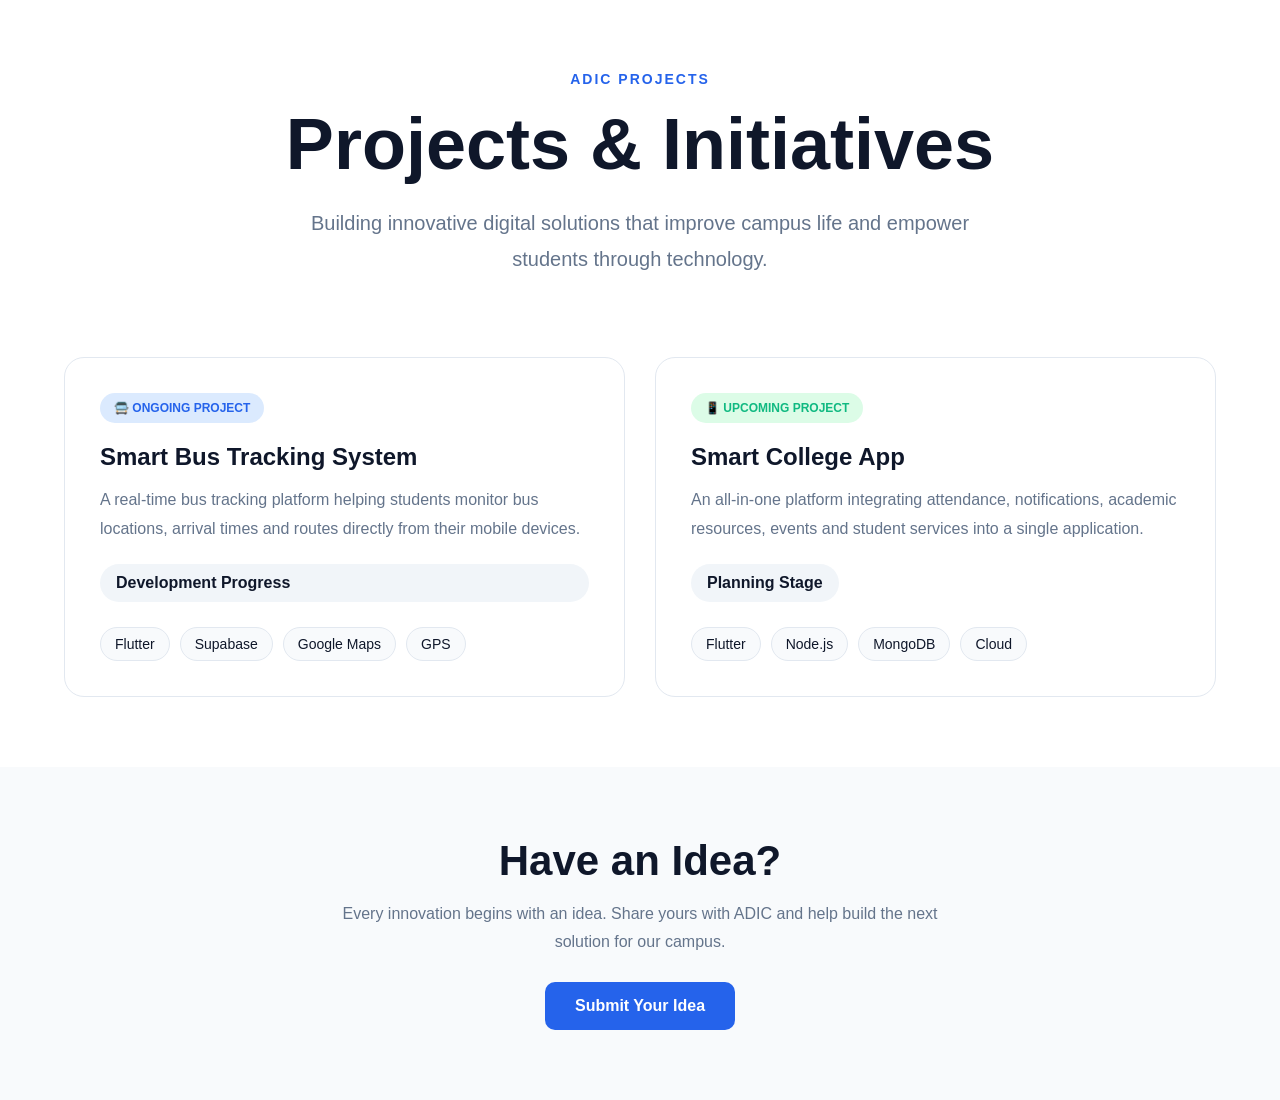
==== commit 6fe94c6e: "Update project" ====
--- a/Projects.html
+++ b/Projects.html
@@ -1,335 +1,583 @@
+
 <!DOCTYPE html>
-<html lang="en" class="page-projects">
-
+<html lang="en">
 <head>
     <meta charset="UTF-8">
     <meta name="viewport" content="width=device-width, initial-scale=1.0">
-    <title>ADIC — Projects &amp; Initiatives</title>
-
-    <!-- Font Awesome -->
-    <link rel="stylesheet" href="https://cdnjs.cloudflare.com/ajax/libs/font-awesome/6.5.2/css/all.min.css">
-
-    <!-- Google Fonts -->
-    <link rel="preconnect" href="https://fonts.googleapis.com">
-    <link rel="preconnect" href="https://fonts.gstatic.com" crossorigin>
-    <link href="https://fonts.googleapis.com/css2?family=Inter:wght@400;500;600;700;800;900&display=swap" rel="stylesheet">
-
-    <!-- Shared CSS -->
-    <link rel="stylesheet" href="CSS/style.css">
+    <title>ADIC Projects</title>
+
+    <link rel="stylesheet" href="projects.css">
+
+    <style>
+        * {
+            margin: 0;
+            padding: 0;
+            box-sizing: border-box;
+        }
+
+        body {
+            font-family: Arial, Helvetica, sans-serif;
+            background: #fff;
+            color: #0F172A;
+            overflow-x: hidden;
+        }
+
+        /* HERO */
+
+        .hero {
+            padding: 70px 5% 50px;
+            text-align: center;
+        }
+
+        .hero-content {
+            max-width: 900px;
+            margin: auto;
+        }
+
+        .hero-tag {
+            color: #2563EB;
+            font-weight: 700;
+            letter-spacing: 2px;
+            font-size: 14px;
+        }
+
+        .hero h1 {
+            font-size: clamp(42px, 6vw, 72px);
+            margin-top: 15px;
+        }
+
+        .hero p {
+            max-width: 700px;
+            margin: 20px auto 0;
+            line-height: 1.8;
+            color: #64748B;
+            font-size: 20px;
+        }
+
+        /* PROJECTS */
+
+        .projects {
+            width: 100%;
+            max-width: 1400px;
+            margin: auto;
+            padding: 30px 5% 70px;
+
+            display: grid;
+            grid-template-columns: repeat(auto-fit, minmax(350px, 1fr));
+            gap: 30px;
+        }
+
+        .project-card {
+            background: #fff;
+            border: 1px solid #E2E8F0;
+            border-radius: 20px;
+            padding: 35px;
+
+            display: flex;
+            flex-direction: column;
+
+            transition: 0.3s;
+        }
+
+        .project-card:hover {
+            transform: translateY(-8px);
+            box-shadow: 0 15px 35px rgba(37, 99, 235, 0.12);
+        }
+
+        .status {
+            display: inline-block;
+            align-self: flex-start;
+            padding: 8px 14px;
+            border-radius: 50px;
+            font-size: 12px;
+            font-weight: 700;
+            margin-bottom: 20px;
+        }
+
+        .ongoing {
+            background: #DBEAFE;
+            color: #2563EB;
+        }
+
+        .upcoming {
+            background: #DCFCE7;
+            color: #10B981;
+        }
+
+        .project-card h2 {
+            margin-bottom: 15px;
+        }
+
+        .project-card p {
+            line-height: 1.8;
+            color: #64748B;
+        }
+
+        /* DEVELOPMENT PROGRESS */
+
+        .progress-info {
+            display: inline-block;
+            margin-top: 20px;
+            padding: 10px 16px;
+            background: #F1F5F9;
+            border-radius: 50px;
+            font-weight: 600;
+        }
+
+        /* PLANNING */
+
+        .planning-badge {
+            display: inline-block;
+            align-self: flex-start;
+            margin-top: 20px;
+            padding: 10px 16px;
+            background: #F1F5F9;
+            border-radius: 50px;
+            font-weight: 600;
+        }
+
+        /* TECH STACK */
+
+        .tech-stack {
+            display: flex;
+            flex-wrap: wrap;
+            gap: 10px;
+            margin-top: auto;
+            padding-top: 25px;
+        }
+
+        .tech-stack span {
+            background: #F8FAFC;
+            border: 1px solid #E2E8F0;
+            padding: 8px 14px;
+            border-radius: 50px;
+            font-size: 14px;
+        }
+
+        /* IDEA SECTION */
+
+        .idea-section {
+            padding: 70px 5%;
+            text-align: center;
+            background: #F8FAFC;
+        }
+
+        .idea-section h2 {
+            font-size: 42px;
+            margin-bottom: 15px;
+        }
+
+        .idea-section p {
+            max-width: 650px;
+            margin: auto;
+            color: #64748B;
+            line-height: 1.8;
+        }
+
+        .idea-btn {
+            margin-top: 25px;
+            border: none;
+            background: #2563EB;
+            color: #fff;
+            padding: 15px 30px;
+            border-radius: 10px;
+            cursor: pointer;
+            font-size: 16px;
+            font-weight: 600;
+        }
+
+        .idea-btn:hover {
+            background: #1D4ED8;
+        }
+
+        /* MODAL */
+
+        .modal {
+            display: none;
+            position: fixed;
+            inset: 0;
+            background: rgba(0, 0, 0, 0.6);
+            justify-content: center;
+            align-items: center;
+            padding: 20px;
+            z-index: 999;
+        }
+
+        .modal-content {
+            background: #fff;
+            width: min(90%, 550px);
+            max-height: 90vh;
+            overflow-y: auto;
+            padding: 30px;
+            border-radius: 20px;
+            position: relative;
+        }
+
+        .close-btn {
+            position: absolute;
+            right: 20px;
+            top: 15px;
+            font-size: 28px;
+            line-height: 1;
+            cursor: pointer;
+            background: none;
+            border: none;
+            color: #0F172A;
+        }
+
+        .modal-content h2 {
+            margin-bottom: 20px;
+        }
+
+        /* FORM */
+
+        .modal-content input,
+        .modal-content textarea {
+            width: 100%;
+            padding: 14px;
+            margin-bottom: 12px;
+            border: 1px solid #CBD5E1;
+            border-radius: 10px;
+            font: inherit;
+        }
+
+        .modal-content textarea {
+            resize: vertical;
+        }
+
+        .submit-btn {
+            width: 100%;
+            padding: 14px;
+            border: none;
+            background: #2563EB;
+            color: white;
+            border-radius: 10px;
+            cursor: pointer;
+            font-size: 16px;
+            font-weight: 600;
+            margin-top: 0;
+        }
+
+        .submit-btn:hover {
+            background: #1D4ED8;
+        }
+
+        /* MOBILE */
+
+        @media (max-width: 768px) {
+
+            .hero {
+                padding: 60px 25px 40px;
+            }
+
+            .hero p {
+                font-size: 18px;
+            }
+
+            .projects {
+                grid-template-columns: 1fr;
+                padding: 20px 25px 60px;
+            }
+
+            .idea-section {
+                padding: 60px 25px;
+            }
+
+            .modal-content {
+                padding: 25px;
+            }
+        }
+    </style>
 </head>
 
 <body>
 
-    <!-- =========================================================
-         NAVBAR (IDENTICAL ACROSS ALL PAGES)
-    ========================================================== -->
-    <header class="site-header">
-        <nav class="navbar" aria-label="Main navigation">
-            <a href="index.html#home" class="logo" aria-label="ADIC Home">
-                <img src="assets/logo.jpeg" alt="ADIC Logo" class="adic-logo">
-                <div class="logo-text">
-                    <span class="logo-main">AMCET DIGITAL INNOVATION CELL</span>
-                    <span class="logo-sub">STUDENT-LED INITIATIVE</span>
-                </div>
-            </a>
-
-            <!-- Mobile Hamburger Toggle -->
-            <button class="nav-toggle" id="navToggle" aria-label="Toggle navigation" aria-expanded="false">
-                <span></span>
-                <span></span>
-                <span></span>
+    <!-- HERO -->
+
+    <section class="hero">
+
+        <div class="hero-content">
+
+            <span class="hero-tag">
+                ADIC PROJECTS
+            </span>
+
+            <h1>
+                Projects & Initiatives
+            </h1>
+
+            <p>
+                Building innovative digital solutions that improve
+                campus life and empower students through technology.
+            </p>
+
+        </div>
+
+    </section>
+
+
+    <!-- PROJECTS -->
+
+    <section class="projects">
+
+        <!-- ONGOING PROJECT -->
+
+        <div class="project-card">
+
+            <span class="status ongoing">
+                🚍 ONGOING PROJECT
+            </span>
+
+            <h2>
+                Smart Bus Tracking System
+            </h2>
+
+            <p>
+                A real-time bus tracking platform helping students
+                monitor bus locations, arrival times and routes
+                directly from their mobile devices.
+            </p>
+
+            <div class="progress-info">
+                Development Progress
+            </div>
+
+            <div class="tech-stack">
+                <span>Flutter</span>
+                <span>Supabase</span>
+                <span>Google Maps</span>
+                <span>GPS</span>
+            </div>
+
+        </div>
+
+
+        <!-- UPCOMING PROJECT -->
+
+        <div class="project-card">
+
+            <span class="status upcoming">
+                📱 UPCOMING PROJECT
+            </span>
+
+            <h2>
+                Smart College App
+            </h2>
+
+            <p>
+                An all-in-one platform integrating attendance,
+                notifications, academic resources, events and
+                student services into a single application.
+            </p>
+
+            <div class="planning-badge">
+                Planning Stage
+            </div>
+
+            <div class="tech-stack">
+                <span>Flutter</span>
+                <span>Node.js</span>
+                <span>MongoDB</span>
+                <span>Cloud</span>
+            </div>
+
+        </div>
+
+    </section>
+
+
+    <!-- IDEA SECTION -->
+
+    <section class="idea-section">
+
+        <h2>
+            Have an Idea?
+        </h2>
+
+        <p>
+            Every innovation begins with an idea.
+            Share yours with ADIC and help build
+            the next solution for our campus.
+        </p>
+
+        <button id="openModal" class="idea-btn">
+            Submit Your Idea
+        </button>
+
+    </section>
+
+
+    <!-- MODAL FORM -->
+
+    <div class="modal" id="ideaModal">
+
+        <div class="modal-content">
+
+            <button
+                type="button"
+                class="close-btn"
+                id="closeModal"
+                aria-label="Close">
+                &times;
             </button>
 
-            <!-- Navigation Links -->
-            <ul class="nav-links" id="navLinks">
-                <li><a href="index.html#home">Home</a></li>
-                <li><a href="index.html#vision">Why We Exist</a></li>
-                <li><a href="domains.html">Technology Domains</a></li>
-                <li><a href="Projects.html" class="active">Projects</a></li>
-                <li><a href="index.html#contact">Contact</a></li>
-                <li><a href="index.html#join" class="nav-btn-join">Join ADIC</a></li>
-            </ul>
-        </nav>
-    </header>
-
-
-    <!-- =========================================================
-         MAIN CONTENT
-    ========================================================== -->
-    <main>
-
-        <!-- =====================================================
-             PROJECT HERO
-        ====================================================== -->
-        <section class="projects-hero">
-            <div class="container">
-                <div class="projects-hero-content">
-                    <span class="projects-label">ADIC PROJECTS</span>
-                    <h1 class="section-heading">Projects &amp; Initiatives</h1>
-                    <p class="section-sub">
-                        Explore innovative software solutions, smart mobility platforms, and intelligent computer vision applications developed by student teams to solve real-world problems.
-                    </p>
-                </div>
-            </div>
-        </section>
-
-
-        <!-- =====================================================
-             PROJECT CARDS (FOLLOWING ESTABLISHED CARD STYLE)
-        ====================================================== -->
-        <section class="projects-section">
-            <div class="container">
-                <div class="projects-grid">
-
-                    <!-- PROJECT 1: ZippyRide -->
-                    <article class="project-card">
-                        <span class="project-status ongoing">ONGOING</span>
-                        <h2>ZippyRide</h2>
-                        <p>
-                            ADIC's live bus tracking application that helps students monitor college buses in real time. GPS-enabled buses transmit telemetry so students can check routes and track arrival times effortlessly.
-                        </p>
-                        <div class="tech-stack">
-                            <span>Flutter</span>
-                            <span>Node.js</span>
-                            <span>Express</span>
-                            <span>MongoDB</span>
-                            <span>GPS</span>
-                        </div>
-                        <a href="#" class="project-live-link" aria-label="View ZippyRide live project">
-                            <i class="fa-solid fa-arrow-up-right-from-square"></i> Live Link
-                        </a>
-                    </article>
-
-                    <!-- PROJECT 2: AlumniLink -->
-                    <article class="project-card">
-                        <span class="project-status ongoing">ONGOING</span>
-                        <h2>AlumniLink</h2>
-                        <p>
-                            A dedicated platform connecting college alumni with current students. It empowers students with direct mentorship, alumni networking, career guidance, and mutual knowledge sharing across graduation cohorts.
-                        </p>
-                        <div class="tech-stack">
-                            <span>React</span>
-                            <span>Node.js</span>
-                            <span>Express</span>
-                            <span>MongoDB</span>
-                        </div>
-                        <a href="#" class="project-live-link" aria-label="View AlumniLink live project">
-                            <i class="fa-solid fa-arrow-up-right-from-square"></i> Live Link
-                        </a>
-                    </article>
-
-                    <!-- PROJECT 3: FounderForge -->
-                    <article class="project-card">
-                        <span class="project-status ongoing">ONGOING</span>
-                        <h2>FounderForge</h2>
-                        <p>
-                            A collaborative opportunity board where student founders and departments can post real development tasks, and skilled student engineers can find hands-on project experience in a freelancing model.
-                        </p>
-                        <div class="tech-stack">
-                            <span>React</span>
-                            <span>Node.js</span>
-                            <span>Express</span>
-                            <span>MongoDB</span>
-                            <span>JWT</span>
-                        </div>
-                        <a href="#" class="project-live-link" aria-label="View FounderForge live project">
-                            <i class="fa-solid fa-arrow-up-right-from-square"></i> Live Link
-                        </a>
-                    </article>
-
-                    <!-- PROJECT 4: RoadGuard AI -->
-                    <article class="project-card">
-                        <span class="project-status ongoing">ONGOING</span>
-                        <h2>RoadGuard AI</h2>
-                        <p>
-                            A road-safety computer vision application that detects potholes and road anomalies in real time using dashcam video feeds, helping municipal authorities and campus transport maintain safer roads.
-                        </p>
-                        <div class="tech-stack">
-                            <span>Python</span>
-                            <span>OpenCV</span>
-                            <span>AI / ML</span>
-                            <span>Computer Vision</span>
-                            <span>Flutter</span>
-                        </div>
-                        <a href="#" class="project-live-link" aria-label="View RoadGuard AI live project">
-                            <i class="fa-solid fa-arrow-up-right-from-square"></i> Live Link
-                        </a>
-                    </article>
-
-                    <!-- PROJECT 5: Biometrics -->
-                    <article class="project-card">
-                        <span class="project-status ongoing">ONGOING</span>
-                        <h2>Biometrics</h2>
-                        <p>
-                            An automated facial-recognition attendance recording system designed to verify identity instantaneously, eliminating paper registers and manual queue bottlenecks for campus events and labs.
-                        </p>
-                        <div class="tech-stack">
-                            <span>Python</span>
-                            <span>OpenCV</span>
-                            <span>Face Recognition</span>
-                            <span>AI / ML</span>
-                            <span>MySQL</span>
-                        </div>
-                        <a href="#" class="project-live-link" aria-label="View Biometrics live project">
-                            <i class="fa-solid fa-arrow-up-right-from-square"></i> Live Link
-                        </a>
-                    </article>
-
-                </div>
-            </div>
-        </section>
-
-
-        <!-- =====================================================
-             SUBMIT IDEA SECTION
-        ====================================================== -->
-        <section class="submit-idea-section" id="submit-idea">
-            <div class="container">
-                <div class="submit-idea-content">
-                    <span class="projects-label">HAVE AN IDEA?</span>
-                    <h2>Your Idea Could Be Our Next Project.</h2>
-                    <p>
-                        Have a problem you want solved, a campus app concept, or an innovative experiment in mind? Share it with ADIC and let's collaborate to build it into reality.
-                    </p>
-
-                    <!-- CSS Toggle for Modal -->
-                    <input type="checkbox" id="idea-popup" class="idea-popup-toggle">
-                    <label for="idea-popup" class="submit-idea-btn">
-                        Submit Your Idea <i class="fa-solid fa-arrow-up-right-from-square" style="margin-left: 8px;"></i>
-                    </label>
-
-                    <!-- IDEA MODAL -->
-                    <div class="idea-modal">
-                        <div class="idea-modal-box">
-                            <label for="idea-popup" class="modal-close" aria-label="Close modal">&times;</label>
-
-                            <div class="modal-header">
-                                <span class="projects-label">ADIC COLLABORATION</span>
-                                <h2>Submit Your Idea</h2>
-                                <p>Tell us about your idea and help us build something innovative together.</p>
-                            </div>
-
-                            <form id="ideaForm" action="https://formsubmit.co/monikagopi3@gmail.com" method="POST">
-                                <input type="hidden" name="_captcha" value="false">
-                                <input type="hidden" name="_subject" value="New ADIC Project Idea Submission">
-
-                                <div>
-                                    <label for="idea">What is your project idea?</label>
-                                    <textarea id="idea" name="idea" rows="3" placeholder="Briefly describe your concept or product idea..." required></textarea>
-                                </div>
-
-                                <div>
-                                    <label for="problem">What problem does it solve?</label>
-                                    <textarea id="problem" name="problem" rows="3" placeholder="What campus or community challenge does this address?" required></textarea>
-                                </div>
-
-                                <div>
-                                    <label for="email">Your Email Address</label>
-                                    <input type="email" id="email" name="email" placeholder="Enter your email so we can reach out" required>
-                                </div>
-
-                                <button type="submit" class="modal-submit-btn">Submit Idea</button>
-                            </form>
-                        </div>
-                    </div>
-
-                </div>
-            </div>
-        </section>
-
-    </main>
-
-
-    <!-- =========================================================
-         FOOTER (IDENTICAL ACROSS ALL PAGES)
-    ========================================================== -->
-    <footer class="site-footer">
-        <div class="footer-grid">
-            <!-- Brand -->
-            <div class="footer-brand">
-                <div class="footer-logo-wrap">
-                    <img src="assets/logo.jpeg" alt="ADIC Logo" class="footer-logo-img">
-                    <div class="footer-logo-text">
-                        <div class="footer-logo-name">ADIC</div>
-                        <div class="footer-logo-sub">AMCET DIGITAL INNOVATION CELL</div>
-                    </div>
-                </div>
-                <p>
-                    A student-led initiative turning ideas into impactful digital solutions for our campus community.
-                </p>
-                <div class="footer-tagline">Think · Build · Innovate</div>
-
-                <div class="footer-contact-list">
-                    <div class="footer-contact-item">
-                        <div class="footer-contact-icon">
-                            <i class="fas fa-envelope" aria-hidden="true"></i>
-                        </div>
-                        <div class="footer-contact-info">
-                            <span>Email</span>
-                            <a href="mailto:adic@amcet.in">adic@amcet.in</a>
-                        </div>
-                    </div>
-
-                    <div class="footer-contact-item">
-                        <div class="footer-contact-icon">
-                            <i class="fas fa-location-dot" aria-hidden="true"></i>
-                        </div>
-                        <div class="footer-contact-info">
-                            <span>Campus</span>
-                            <a href="https://maps.google.com/?q=Annai+Mira+College+of+Engineering+and+Technology,+Ranipet,+Tamil+Nadu" target="_blank" rel="noopener noreferrer">AMCET, Ranipet, Tamil Nadu</a>
-                        </div>
-                    </div>
-                </div>
-            </div>
-
-            <!-- Quick Links -->
-            <div class="footer-col">
-                <h4>Quick Links</h4>
-                <ul>
-                    <li><a href="index.html#home">Home</a></li>
-                    <li><a href="index.html#vision">Why We Exist</a></li>
-                    <li><a href="domains.html">Technology Domains</a></li>
-                    <li><a href="Projects.html">Projects</a></li>
-                    <li><a href="index.html#join">Join ADIC</a></li>
-                    <li><a href="index.html#contact">Contact Us</a></li>
-                </ul>
-            </div>
-
-            <!-- Domains -->
-            <div class="footer-col">
-                <h4>Domains</h4>
-                <ul>
-                    <li><a href="domains.html">Web Development</a></li>
-                    <li><a href="domains.html">Mobile App Development</a></li>
-                    <li><a href="domains.html">UI / UX Design</a></li>
-                    <li><a href="domains.html">AI &amp; Machine Learning</a></li>
-                    <li><a href="domains.html">Cloud &amp; DevOps</a></li>
-                    <li><a href="domains.html">Data Analytics</a></li>
-                </ul>
-            </div>
+            <h2>
+                Submit Your Idea
+            </h2>
+
+            <form
+                id="ideaForm"
+                action="https://formsubmit.co/monikagopi3@gmail.com"
+                method="POST">
+
+                <input
+                    type="hidden"
+                    name="_captcha"
+                    value="false">
+
+                <input
+                    type="hidden"
+                    name="_subject"
+                    value="New ADIC Project Idea Submission">
+
+                <input
+                    type="text"
+                    name="fullName"
+                    placeholder="Full Name"
+                    required>
+
+                <input
+                    type="text"
+                    name="department"
+                    placeholder="Department"
+                    required>
+
+                <input
+                    type="email"
+                    name="email"
+                    placeholder="Email Address"
+                    required>
+
+                <input
+                    type="text"
+                    name="ideaTitle"
+                    placeholder="Idea Title"
+                    required>
+
+                <textarea
+                    name="description"
+                    rows="5"
+                    placeholder="Describe your idea..."
+                    required></textarea>
+
+                <div id="ideaStatus" style="display: none; padding: 12px 16px; border-radius: 6px; font-size: 13.5px; font-weight: 600; margin-bottom: 12px; line-height: 1.4;"></div>
+
+                <button
+                    type="submit"
+                    class="submit-btn"
+                    id="ideaSubmitBtn">
+                    Submit Idea
+                </button>
+
+            </form>
+
         </div>
 
-        <div class="footer-bottom">
-            <p>
-                &copy; 2026 ADIC &mdash; AMCET DIGITAL INNOVATION CELL. <span>ALL RIGHTS RESERVED.</span>
-            </p>
-            <div class="footer-socials">
-                <a href="https://linkedin.com" target="_blank" rel="noopener noreferrer" title="LinkedIn" aria-label="LinkedIn">
-                    <i class="fab fa-linkedin-in" aria-hidden="true"></i>
-                </a>
-                <a href="https://github.com/Amcet-Digital-Innovation-Cell" target="_blank" rel="noopener noreferrer" title="GitHub" aria-label="GitHub">
-                    <i class="fab fa-github" aria-hidden="true"></i>
-                </a>
-                <a href="mailto:adic@amcet.in" title="Email Us" aria-label="Email Us">
-                    <i class="fas fa-envelope" aria-hidden="true"></i>
-                </a>
-            </div>
-        </div>
-    </footer>
-
-    <!-- Interactive Navigation Scripts -->
-    <script src="assets/main.js"></script>
+    </div>
+
+
+    <!-- JAVASCRIPT -->
+
+    <script>
+
+        const modal = document.getElementById("ideaModal");
+        const openBtn = document.getElementById("openModal");
+        const closeBtn = document.getElementById("closeModal");
+
+        openBtn.addEventListener("click", () => {
+            modal.style.display = "flex";
+            document.body.style.overflow = "hidden";
+        });
+
+        closeBtn.addEventListener("click", () => {
+            modal.style.display = "none";
+            document.body.style.overflow = "";
+        });
+
+        window.addEventListener("click", (event) => {
+            if (event.target === modal) {
+                modal.style.display = "none";
+                document.body.style.overflow = "";
+            }
+        });
+
+        document.addEventListener("keydown", (event) => {
+            if (event.key === "Escape") {
+                modal.style.display = "none";
+                document.body.style.overflow = "";
+            }
+        });
+
+        // AJAX Submission
+        const ideaForm = document.getElementById("ideaForm");
+        const ideaStatus = document.getElementById("ideaStatus");
+        const ideaSubmitBtn = document.getElementById("ideaSubmitBtn");
+
+        if (ideaForm && ideaStatus) {
+            ideaForm.addEventListener("submit", async (e) => {
+                e.preventDefault();
+
+                const originalBtnText = ideaSubmitBtn ? ideaSubmitBtn.innerHTML : "Submit Idea";
+                if (ideaSubmitBtn) {
+                    ideaSubmitBtn.disabled = true;
+                    ideaSubmitBtn.innerHTML = "Submitting...";
+                }
+
+                ideaStatus.style.display = "none";
+
+                try {
+                    const response = await fetch("https://formsubmit.co/ajax/monikagopi3@gmail.com", {
+                        method: "POST",
+                        headers: {
+                            "Accept": "application/json"
+                        },
+                        body: new FormData(ideaForm)
+                    });
+
+                    if (response.ok) {
+                        ideaForm.reset();
+                        ideaStatus.style.display = "block";
+                        ideaStatus.style.backgroundColor = "#ecfdf5";
+                        ideaStatus.style.color = "#065f46";
+                        ideaStatus.style.border = "1px solid #6ee7b7";
+                        ideaStatus.style.textAlign = "center";
+                        ideaStatus.innerHTML = "&#10003; Idea submitted successfully! Thank you for sharing.";
+
+                        setTimeout(() => {
+                            modal.style.display = "none";
+                            document.body.style.overflow = "";
+                            ideaStatus.style.display = "none";
+                        }, 2500);
+                    } else {
+                        throw new Error("Submission failed");
+                    }
+                } catch (err) {
+                    ideaStatus.style.display = "block";
+                    ideaStatus.style.backgroundColor = "#fef2f2";
+                    ideaStatus.style.color = "#991b1b";
+                    ideaStatus.style.border = "1px solid #fca5a5";
+                    ideaStatus.style.textAlign = "center";
+                    ideaStatus.innerHTML = "Submission failed. Please try again or email adic@amcet.in";
+                } finally {
+                    if (ideaSubmitBtn) {
+                        ideaSubmitBtn.disabled = false;
+                        ideaSubmitBtn.innerHTML = originalBtnText;
+                    }
+                }
+            });
+        }
+
+    </script>
 
 </body>
-
 </html>
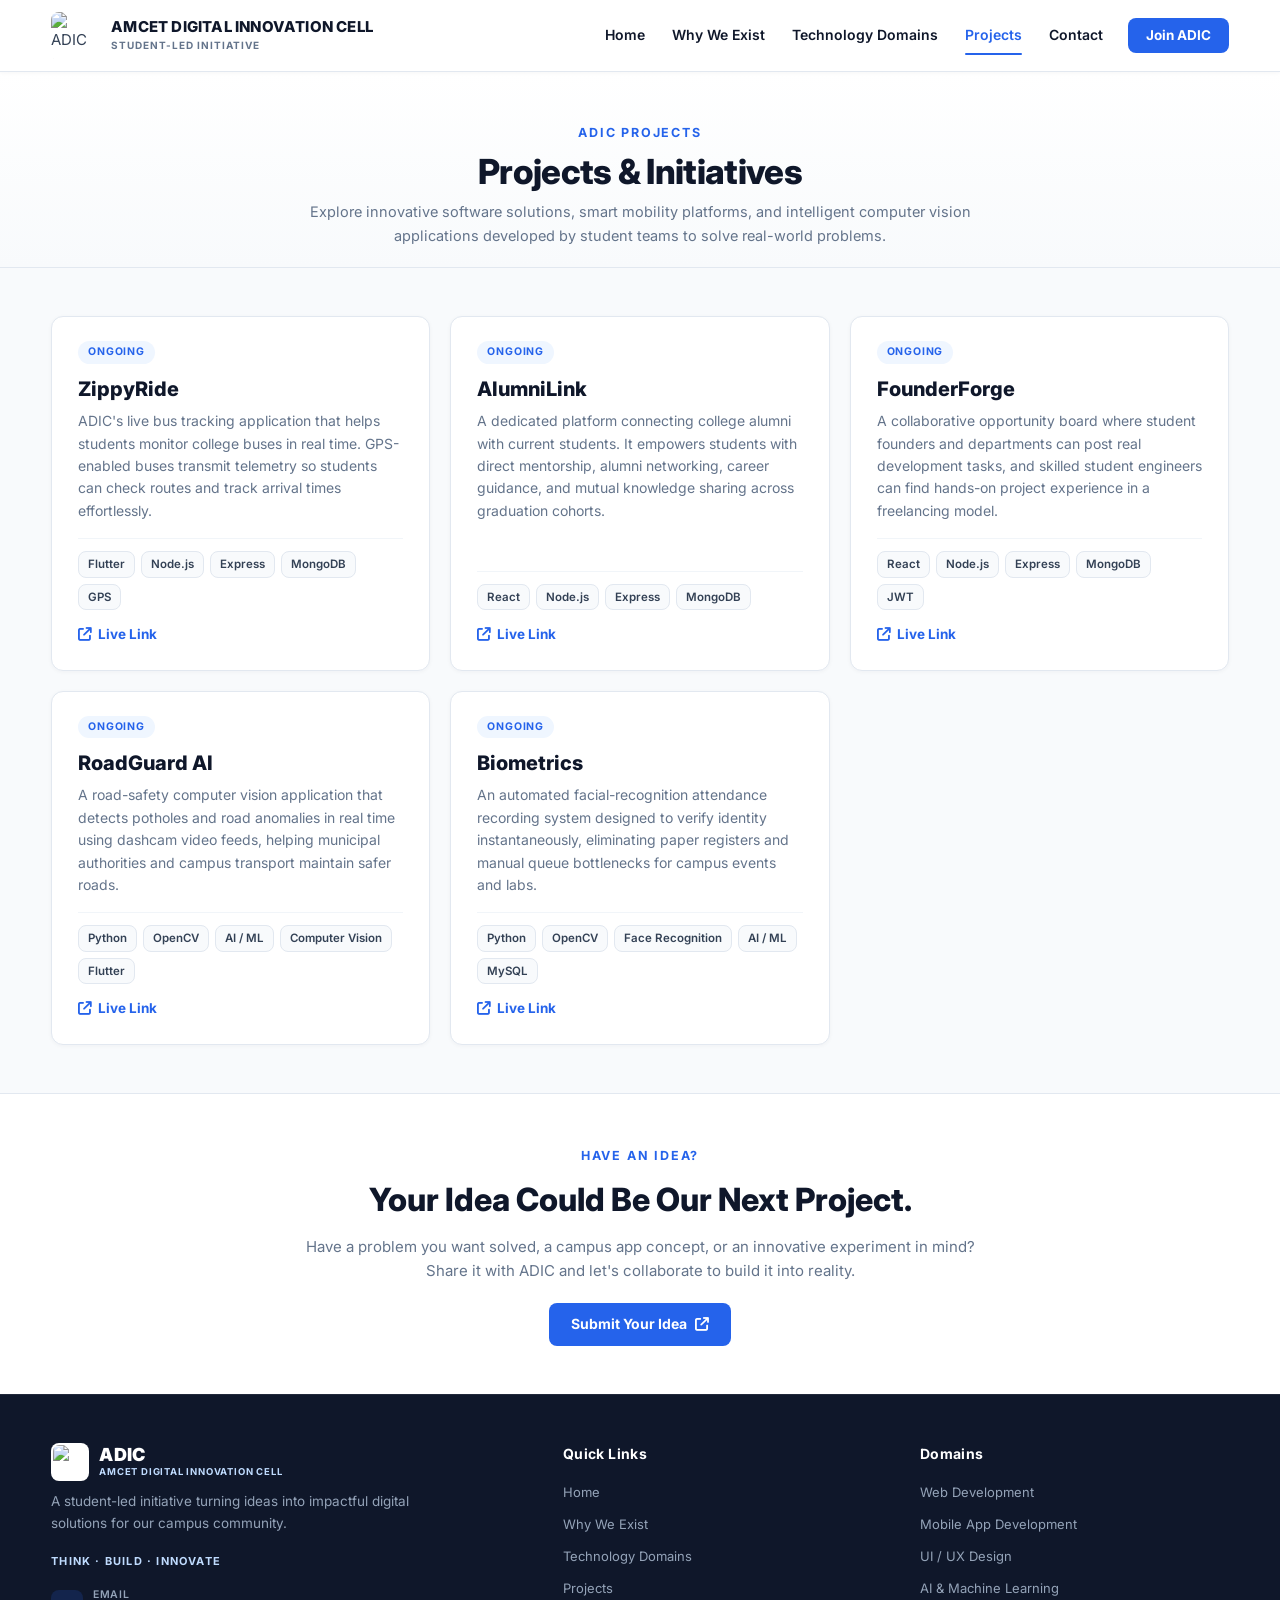
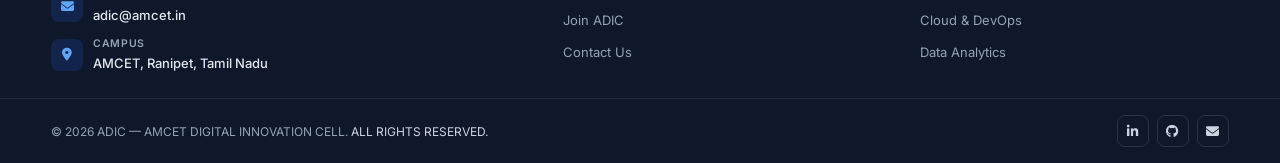
==== commit 5b1e8d9a: "Restore modern Projects.html and domains.html, remove legacy duplicates" ====
--- a/Projects.html
+++ b/Projects.html
@@ -1,583 +1,337 @@
-
 <!DOCTYPE html>
-<html lang="en">
+<html lang="en" class="page-projects">
+
 <head>
     <meta charset="UTF-8">
     <meta name="viewport" content="width=device-width, initial-scale=1.0">
-    <title>ADIC Projects</title>
-
-    <link rel="stylesheet" href="projects.css">
-
-    <style>
-        * {
-            margin: 0;
-            padding: 0;
-            box-sizing: border-box;
-        }
-
-        body {
-            font-family: Arial, Helvetica, sans-serif;
-            background: #fff;
-            color: #0F172A;
-            overflow-x: hidden;
-        }
-
-        /* HERO */
-
-        .hero {
-            padding: 70px 5% 50px;
-            text-align: center;
-        }
-
-        .hero-content {
-            max-width: 900px;
-            margin: auto;
-        }
-
-        .hero-tag {
-            color: #2563EB;
-            font-weight: 700;
-            letter-spacing: 2px;
-            font-size: 14px;
-        }
-
-        .hero h1 {
-            font-size: clamp(42px, 6vw, 72px);
-            margin-top: 15px;
-        }
-
-        .hero p {
-            max-width: 700px;
-            margin: 20px auto 0;
-            line-height: 1.8;
-            color: #64748B;
-            font-size: 20px;
-        }
-
-        /* PROJECTS */
-
-        .projects {
-            width: 100%;
-            max-width: 1400px;
-            margin: auto;
-            padding: 30px 5% 70px;
-
-            display: grid;
-            grid-template-columns: repeat(auto-fit, minmax(350px, 1fr));
-            gap: 30px;
-        }
-
-        .project-card {
-            background: #fff;
-            border: 1px solid #E2E8F0;
-            border-radius: 20px;
-            padding: 35px;
-
-            display: flex;
-            flex-direction: column;
-
-            transition: 0.3s;
-        }
-
-        .project-card:hover {
-            transform: translateY(-8px);
-            box-shadow: 0 15px 35px rgba(37, 99, 235, 0.12);
-        }
-
-        .status {
-            display: inline-block;
-            align-self: flex-start;
-            padding: 8px 14px;
-            border-radius: 50px;
-            font-size: 12px;
-            font-weight: 700;
-            margin-bottom: 20px;
-        }
-
-        .ongoing {
-            background: #DBEAFE;
-            color: #2563EB;
-        }
-
-        .upcoming {
-            background: #DCFCE7;
-            color: #10B981;
-        }
-
-        .project-card h2 {
-            margin-bottom: 15px;
-        }
-
-        .project-card p {
-            line-height: 1.8;
-            color: #64748B;
-        }
-
-        /* DEVELOPMENT PROGRESS */
-
-        .progress-info {
-            display: inline-block;
-            margin-top: 20px;
-            padding: 10px 16px;
-            background: #F1F5F9;
-            border-radius: 50px;
-            font-weight: 600;
-        }
-
-        /* PLANNING */
-
-        .planning-badge {
-            display: inline-block;
-            align-self: flex-start;
-            margin-top: 20px;
-            padding: 10px 16px;
-            background: #F1F5F9;
-            border-radius: 50px;
-            font-weight: 600;
-        }
-
-        /* TECH STACK */
-
-        .tech-stack {
-            display: flex;
-            flex-wrap: wrap;
-            gap: 10px;
-            margin-top: auto;
-            padding-top: 25px;
-        }
-
-        .tech-stack span {
-            background: #F8FAFC;
-            border: 1px solid #E2E8F0;
-            padding: 8px 14px;
-            border-radius: 50px;
-            font-size: 14px;
-        }
-
-        /* IDEA SECTION */
-
-        .idea-section {
-            padding: 70px 5%;
-            text-align: center;
-            background: #F8FAFC;
-        }
-
-        .idea-section h2 {
-            font-size: 42px;
-            margin-bottom: 15px;
-        }
-
-        .idea-section p {
-            max-width: 650px;
-            margin: auto;
-            color: #64748B;
-            line-height: 1.8;
-        }
-
-        .idea-btn {
-            margin-top: 25px;
-            border: none;
-            background: #2563EB;
-            color: #fff;
-            padding: 15px 30px;
-            border-radius: 10px;
-            cursor: pointer;
-            font-size: 16px;
-            font-weight: 600;
-        }
-
-        .idea-btn:hover {
-            background: #1D4ED8;
-        }
-
-        /* MODAL */
-
-        .modal {
-            display: none;
-            position: fixed;
-            inset: 0;
-            background: rgba(0, 0, 0, 0.6);
-            justify-content: center;
-            align-items: center;
-            padding: 20px;
-            z-index: 999;
-        }
-
-        .modal-content {
-            background: #fff;
-            width: min(90%, 550px);
-            max-height: 90vh;
-            overflow-y: auto;
-            padding: 30px;
-            border-radius: 20px;
-            position: relative;
-        }
-
-        .close-btn {
-            position: absolute;
-            right: 20px;
-            top: 15px;
-            font-size: 28px;
-            line-height: 1;
-            cursor: pointer;
-            background: none;
-            border: none;
-            color: #0F172A;
-        }
-
-        .modal-content h2 {
-            margin-bottom: 20px;
-        }
-
-        /* FORM */
-
-        .modal-content input,
-        .modal-content textarea {
-            width: 100%;
-            padding: 14px;
-            margin-bottom: 12px;
-            border: 1px solid #CBD5E1;
-            border-radius: 10px;
-            font: inherit;
-        }
-
-        .modal-content textarea {
-            resize: vertical;
-        }
-
-        .submit-btn {
-            width: 100%;
-            padding: 14px;
-            border: none;
-            background: #2563EB;
-            color: white;
-            border-radius: 10px;
-            cursor: pointer;
-            font-size: 16px;
-            font-weight: 600;
-            margin-top: 0;
-        }
-
-        .submit-btn:hover {
-            background: #1D4ED8;
-        }
-
-        /* MOBILE */
-
-        @media (max-width: 768px) {
-
-            .hero {
-                padding: 60px 25px 40px;
-            }
-
-            .hero p {
-                font-size: 18px;
-            }
-
-            .projects {
-                grid-template-columns: 1fr;
-                padding: 20px 25px 60px;
-            }
-
-            .idea-section {
-                padding: 60px 25px;
-            }
-
-            .modal-content {
-                padding: 25px;
-            }
-        }
-    </style>
+    <title>ADIC — Projects &amp; Initiatives</title>
+
+    <!-- Font Awesome -->
+    <link rel="stylesheet" href="https://cdnjs.cloudflare.com/ajax/libs/font-awesome/6.5.2/css/all.min.css">
+
+    <!-- Google Fonts -->
+    <link rel="preconnect" href="https://fonts.googleapis.com">
+    <link rel="preconnect" href="https://fonts.gstatic.com" crossorigin>
+    <link href="https://fonts.googleapis.com/css2?family=Inter:wght@400;500;600;700;800;900&display=swap" rel="stylesheet">
+
+    <!-- Shared CSS -->
+    <link rel="stylesheet" href="CSS/style.css">
 </head>
 
 <body>
 
-    <!-- HERO -->
-
-    <section class="hero">
-
-        <div class="hero-content">
-
-            <span class="hero-tag">
-                ADIC PROJECTS
-            </span>
-
-            <h1>
-                Projects & Initiatives
-            </h1>
-
+    <!-- =========================================================
+         NAVBAR (IDENTICAL ACROSS ALL PAGES)
+    ========================================================== -->
+    <header class="site-header">
+        <nav class="navbar" aria-label="Main navigation">
+            <a href="index.html#home" class="logo" aria-label="ADIC Home">
+                <img src="assets/logo.jpeg" alt="ADIC Logo" class="adic-logo">
+                <div class="logo-text">
+                    <span class="logo-main">AMCET DIGITAL INNOVATION CELL</span>
+                    <span class="logo-sub">STUDENT-LED INITIATIVE</span>
+                </div>
+            </a>
+
+            <!-- Mobile Hamburger Toggle -->
+            <button class="nav-toggle" id="navToggle" aria-label="Toggle navigation" aria-expanded="false">
+                <span></span>
+                <span></span>
+                <span></span>
+            </button>
+
+            <!-- Navigation Links -->
+            <ul class="nav-links" id="navLinks">
+                <li><a href="index.html#home">Home</a></li>
+                <li><a href="index.html#vision">Why We Exist</a></li>
+                <li><a href="domains.html">Technology Domains</a></li>
+                <li><a href="Projects.html" class="active">Projects</a></li>
+                <li><a href="index.html#contact">Contact</a></li>
+                <li><a href="index.html#join" class="nav-btn-join">Join ADIC</a></li>
+            </ul>
+        </nav>
+    </header>
+
+
+    <!-- =========================================================
+         MAIN CONTENT
+    ========================================================== -->
+    <main>
+
+        <!-- =====================================================
+             PROJECT HERO
+        ====================================================== -->
+        <section class="projects-hero">
+            <div class="container">
+                <div class="projects-hero-content">
+                    <span class="projects-label">ADIC PROJECTS</span>
+                    <h1 class="section-heading">Projects &amp; Initiatives</h1>
+                    <p class="section-sub">
+                        Explore innovative software solutions, smart mobility platforms, and intelligent computer vision applications developed by student teams to solve real-world problems.
+                    </p>
+                </div>
+            </div>
+        </section>
+
+
+        <!-- =====================================================
+             PROJECT CARDS (FOLLOWING ESTABLISHED CARD STYLE)
+        ====================================================== -->
+        <section class="projects-section">
+            <div class="container">
+                <div class="projects-grid">
+
+                    <!-- PROJECT 1: ZippyRide -->
+                    <article class="project-card">
+                        <span class="project-status ongoing">ONGOING</span>
+                        <h2>ZippyRide</h2>
+                        <p>
+                            ADIC's live bus tracking application that helps students monitor college buses in real time. GPS-enabled buses transmit telemetry so students can check routes and track arrival times effortlessly.
+                        </p>
+                        <div class="tech-stack">
+                            <span>Flutter</span>
+                            <span>Node.js</span>
+                            <span>Express</span>
+                            <span>MongoDB</span>
+                            <span>GPS</span>
+                        </div>
+                        <a href="#" class="project-live-link" aria-label="View ZippyRide live project">
+                            <i class="fa-solid fa-arrow-up-right-from-square"></i> Live Link
+                        </a>
+                    </article>
+
+                    <!-- PROJECT 2: AlumniLink -->
+                    <article class="project-card">
+                        <span class="project-status ongoing">ONGOING</span>
+                        <h2>AlumniLink</h2>
+                        <p>
+                            A dedicated platform connecting college alumni with current students. It empowers students with direct mentorship, alumni networking, career guidance, and mutual knowledge sharing across graduation cohorts.
+                        </p>
+                        <div class="tech-stack">
+                            <span>React</span>
+                            <span>Node.js</span>
+                            <span>Express</span>
+                            <span>MongoDB</span>
+                        </div>
+                        <a href="#" class="project-live-link" aria-label="View AlumniLink live project">
+                            <i class="fa-solid fa-arrow-up-right-from-square"></i> Live Link
+                        </a>
+                    </article>
+
+                    <!-- PROJECT 3: FounderForge -->
+                    <article class="project-card">
+                        <span class="project-status ongoing">ONGOING</span>
+                        <h2>FounderForge</h2>
+                        <p>
+                            A collaborative opportunity board where student founders and departments can post real development tasks, and skilled student engineers can find hands-on project experience in a freelancing model.
+                        </p>
+                        <div class="tech-stack">
+                            <span>React</span>
+                            <span>Node.js</span>
+                            <span>Express</span>
+                            <span>MongoDB</span>
+                            <span>JWT</span>
+                        </div>
+                        <a href="#" class="project-live-link" aria-label="View FounderForge live project">
+                            <i class="fa-solid fa-arrow-up-right-from-square"></i> Live Link
+                        </a>
+                    </article>
+
+                    <!-- PROJECT 4: RoadGuard AI -->
+                    <article class="project-card">
+                        <span class="project-status ongoing">ONGOING</span>
+                        <h2>RoadGuard AI</h2>
+                        <p>
+                            A road-safety computer vision application that detects potholes and road anomalies in real time using dashcam video feeds, helping municipal authorities and campus transport maintain safer roads.
+                        </p>
+                        <div class="tech-stack">
+                            <span>Python</span>
+                            <span>OpenCV</span>
+                            <span>AI / ML</span>
+                            <span>Computer Vision</span>
+                            <span>Flutter</span>
+                        </div>
+                        <a href="#" class="project-live-link" aria-label="View RoadGuard AI live project">
+                            <i class="fa-solid fa-arrow-up-right-from-square"></i> Live Link
+                        </a>
+                    </article>
+
+                    <!-- PROJECT 5: Biometrics -->
+                    <article class="project-card">
+                        <span class="project-status ongoing">ONGOING</span>
+                        <h2>Biometrics</h2>
+                        <p>
+                            An automated facial-recognition attendance recording system designed to verify identity instantaneously, eliminating paper registers and manual queue bottlenecks for campus events and labs.
+                        </p>
+                        <div class="tech-stack">
+                            <span>Python</span>
+                            <span>OpenCV</span>
+                            <span>Face Recognition</span>
+                            <span>AI / ML</span>
+                            <span>MySQL</span>
+                        </div>
+                        <a href="#" class="project-live-link" aria-label="View Biometrics live project">
+                            <i class="fa-solid fa-arrow-up-right-from-square"></i> Live Link
+                        </a>
+                    </article>
+
+                </div>
+            </div>
+        </section>
+
+
+        <!-- =====================================================
+             SUBMIT IDEA SECTION
+        ====================================================== -->
+        <section class="submit-idea-section" id="submit-idea">
+            <div class="container">
+                <div class="submit-idea-content">
+                    <span class="projects-label">HAVE AN IDEA?</span>
+                    <h2>Your Idea Could Be Our Next Project.</h2>
+                    <p>
+                        Have a problem you want solved, a campus app concept, or an innovative experiment in mind? Share it with ADIC and let's collaborate to build it into reality.
+                    </p>
+
+                    <!-- CSS Toggle for Modal -->
+                    <input type="checkbox" id="idea-popup" class="idea-popup-toggle">
+                    <label for="idea-popup" class="submit-idea-btn">
+                        Submit Your Idea <i class="fa-solid fa-arrow-up-right-from-square" style="margin-left: 8px;"></i>
+                    </label>
+
+                    <!-- IDEA MODAL -->
+                    <div class="idea-modal">
+                        <div class="idea-modal-box">
+                            <label for="idea-popup" class="modal-close" aria-label="Close modal">&times;</label>
+
+                            <div class="modal-header">
+                                <span class="projects-label">ADIC COLLABORATION</span>
+                                <h2>Submit Your Idea</h2>
+                                <p>Tell us about your idea and help us build something innovative together.</p>
+                            </div>
+
+                            <form id="ideaForm" action="https://formsubmit.co/monikagopi3@gmail.com" method="POST">
+                                <input type="hidden" name="_captcha" value="false">
+                                <input type="hidden" name="_subject" value="New ADIC Project Idea Submission">
+
+                                <div>
+                                    <label for="idea">What is your project idea?</label>
+                                    <textarea id="idea" name="idea" rows="3" placeholder="Briefly describe your concept or product idea..." required></textarea>
+                                </div>
+
+                                <div>
+                                    <label for="problem">What problem does it solve?</label>
+                                    <textarea id="problem" name="problem" rows="3" placeholder="What campus or community challenge does this address?" required></textarea>
+                                </div>
+
+                                <div>
+                                    <label for="email">Your Email Address</label>
+                                    <input type="email" id="email" name="email" placeholder="Enter your email so we can reach out" required>
+                                </div>
+
+                                <div id="ideaStatus" class="form-status-msg" style="display: none;" role="alert"></div>
+
+                                <button type="submit" class="modal-submit-btn" id="ideaSubmitBtn">Submit Idea</button>
+                            </form>
+                        </div>
+                    </div>
+
+                </div>
+            </div>
+        </section>
+
+    </main>
+
+
+    <!-- =========================================================
+         FOOTER (IDENTICAL ACROSS ALL PAGES)
+    ========================================================== -->
+    <footer class="site-footer">
+        <div class="footer-grid">
+            <!-- Brand -->
+            <div class="footer-brand">
+                <div class="footer-logo-wrap">
+                    <img src="assets/logo.jpeg" alt="ADIC Logo" class="footer-logo-img">
+                    <div class="footer-logo-text">
+                        <div class="footer-logo-name">ADIC</div>
+                        <div class="footer-logo-sub">AMCET DIGITAL INNOVATION CELL</div>
+                    </div>
+                </div>
+                <p>
+                    A student-led initiative turning ideas into impactful digital solutions for our campus community.
+                </p>
+                <div class="footer-tagline">Think · Build · Innovate</div>
+
+                <div class="footer-contact-list">
+                    <div class="footer-contact-item">
+                        <div class="footer-contact-icon">
+                            <i class="fas fa-envelope" aria-hidden="true"></i>
+                        </div>
+                        <div class="footer-contact-info">
+                            <span>Email</span>
+                            <a href="mailto:adic@amcet.in">adic@amcet.in</a>
+                        </div>
+                    </div>
+
+                    <div class="footer-contact-item">
+                        <div class="footer-contact-icon">
+                            <i class="fas fa-location-dot" aria-hidden="true"></i>
+                        </div>
+                        <div class="footer-contact-info">
+                            <span>Campus</span>
+                            <a href="https://maps.google.com/?q=Annai+Mira+College+of+Engineering+and+Technology,+Ranipet,+Tamil+Nadu" target="_blank" rel="noopener noreferrer">AMCET, Ranipet, Tamil Nadu</a>
+                        </div>
+                    </div>
+                </div>
+            </div>
+
+            <!-- Quick Links -->
+            <div class="footer-col">
+                <h4>Quick Links</h4>
+                <ul>
+                    <li><a href="index.html#home">Home</a></li>
+                    <li><a href="index.html#vision">Why We Exist</a></li>
+                    <li><a href="domains.html">Technology Domains</a></li>
+                    <li><a href="Projects.html">Projects</a></li>
+                    <li><a href="index.html#join">Join ADIC</a></li>
+                    <li><a href="index.html#contact">Contact Us</a></li>
+                </ul>
+            </div>
+
+            <!-- Domains -->
+            <div class="footer-col">
+                <h4>Domains</h4>
+                <ul>
+                    <li><a href="domains.html">Web Development</a></li>
+                    <li><a href="domains.html">Mobile App Development</a></li>
+                    <li><a href="domains.html">UI / UX Design</a></li>
+                    <li><a href="domains.html">AI &amp; Machine Learning</a></li>
+                    <li><a href="domains.html">Cloud &amp; DevOps</a></li>
+                    <li><a href="domains.html">Data Analytics</a></li>
+                </ul>
+            </div>
+        </div>
+
+        <div class="footer-bottom">
             <p>
-                Building innovative digital solutions that improve
-                campus life and empower students through technology.
+                &copy; 2026 ADIC &mdash; AMCET DIGITAL INNOVATION CELL. <span>ALL RIGHTS RESERVED.</span>
             </p>
-
+            <div class="footer-socials">
+                <a href="https://linkedin.com" target="_blank" rel="noopener noreferrer" title="LinkedIn" aria-label="LinkedIn">
+                    <i class="fab fa-linkedin-in" aria-hidden="true"></i>
+                </a>
+                <a href="https://github.com/Amcet-Digital-Innovation-Cell" target="_blank" rel="noopener noreferrer" title="GitHub" aria-label="GitHub">
+                    <i class="fab fa-github" aria-hidden="true"></i>
+                </a>
+                <a href="mailto:adic@amcet.in" title="Email Us" aria-label="Email Us">
+                    <i class="fas fa-envelope" aria-hidden="true"></i>
+                </a>
+            </div>
         </div>
-
-    </section>
-
-
-    <!-- PROJECTS -->
-
-    <section class="projects">
-
-        <!-- ONGOING PROJECT -->
-
-        <div class="project-card">
-
-            <span class="status ongoing">
-                🚍 ONGOING PROJECT
-            </span>
-
-            <h2>
-                Smart Bus Tracking System
-            </h2>
-
-            <p>
-                A real-time bus tracking platform helping students
-                monitor bus locations, arrival times and routes
-                directly from their mobile devices.
-            </p>
-
-            <div class="progress-info">
-                Development Progress
-            </div>
-
-            <div class="tech-stack">
-                <span>Flutter</span>
-                <span>Supabase</span>
-                <span>Google Maps</span>
-                <span>GPS</span>
-            </div>
-
-        </div>
-
-
-        <!-- UPCOMING PROJECT -->
-
-        <div class="project-card">
-
-            <span class="status upcoming">
-                📱 UPCOMING PROJECT
-            </span>
-
-            <h2>
-                Smart College App
-            </h2>
-
-            <p>
-                An all-in-one platform integrating attendance,
-                notifications, academic resources, events and
-                student services into a single application.
-            </p>
-
-            <div class="planning-badge">
-                Planning Stage
-            </div>
-
-            <div class="tech-stack">
-                <span>Flutter</span>
-                <span>Node.js</span>
-                <span>MongoDB</span>
-                <span>Cloud</span>
-            </div>
-
-        </div>
-
-    </section>
-
-
-    <!-- IDEA SECTION -->
-
-    <section class="idea-section">
-
-        <h2>
-            Have an Idea?
-        </h2>
-
-        <p>
-            Every innovation begins with an idea.
-            Share yours with ADIC and help build
-            the next solution for our campus.
-        </p>
-
-        <button id="openModal" class="idea-btn">
-            Submit Your Idea
-        </button>
-
-    </section>
-
-
-    <!-- MODAL FORM -->
-
-    <div class="modal" id="ideaModal">
-
-        <div class="modal-content">
-
-            <button
-                type="button"
-                class="close-btn"
-                id="closeModal"
-                aria-label="Close">
-                &times;
-            </button>
-
-            <h2>
-                Submit Your Idea
-            </h2>
-
-            <form
-                id="ideaForm"
-                action="https://formsubmit.co/monikagopi3@gmail.com"
-                method="POST">
-
-                <input
-                    type="hidden"
-                    name="_captcha"
-                    value="false">
-
-                <input
-                    type="hidden"
-                    name="_subject"
-                    value="New ADIC Project Idea Submission">
-
-                <input
-                    type="text"
-                    name="fullName"
-                    placeholder="Full Name"
-                    required>
-
-                <input
-                    type="text"
-                    name="department"
-                    placeholder="Department"
-                    required>
-
-                <input
-                    type="email"
-                    name="email"
-                    placeholder="Email Address"
-                    required>
-
-                <input
-                    type="text"
-                    name="ideaTitle"
-                    placeholder="Idea Title"
-                    required>
-
-                <textarea
-                    name="description"
-                    rows="5"
-                    placeholder="Describe your idea..."
-                    required></textarea>
-
-                <div id="ideaStatus" style="display: none; padding: 12px 16px; border-radius: 6px; font-size: 13.5px; font-weight: 600; margin-bottom: 12px; line-height: 1.4;"></div>
-
-                <button
-                    type="submit"
-                    class="submit-btn"
-                    id="ideaSubmitBtn">
-                    Submit Idea
-                </button>
-
-            </form>
-
-        </div>
-
-    </div>
-
-
-    <!-- JAVASCRIPT -->
-
-    <script>
-
-        const modal = document.getElementById("ideaModal");
-        const openBtn = document.getElementById("openModal");
-        const closeBtn = document.getElementById("closeModal");
-
-        openBtn.addEventListener("click", () => {
-            modal.style.display = "flex";
-            document.body.style.overflow = "hidden";
-        });
-
-        closeBtn.addEventListener("click", () => {
-            modal.style.display = "none";
-            document.body.style.overflow = "";
-        });
-
-        window.addEventListener("click", (event) => {
-            if (event.target === modal) {
-                modal.style.display = "none";
-                document.body.style.overflow = "";
-            }
-        });
-
-        document.addEventListener("keydown", (event) => {
-            if (event.key === "Escape") {
-                modal.style.display = "none";
-                document.body.style.overflow = "";
-            }
-        });
-
-        // AJAX Submission
-        const ideaForm = document.getElementById("ideaForm");
-        const ideaStatus = document.getElementById("ideaStatus");
-        const ideaSubmitBtn = document.getElementById("ideaSubmitBtn");
-
-        if (ideaForm && ideaStatus) {
-            ideaForm.addEventListener("submit", async (e) => {
-                e.preventDefault();
-
-                const originalBtnText = ideaSubmitBtn ? ideaSubmitBtn.innerHTML : "Submit Idea";
-                if (ideaSubmitBtn) {
-                    ideaSubmitBtn.disabled = true;
-                    ideaSubmitBtn.innerHTML = "Submitting...";
-                }
-
-                ideaStatus.style.display = "none";
-
-                try {
-                    const response = await fetch("https://formsubmit.co/ajax/monikagopi3@gmail.com", {
-                        method: "POST",
-                        headers: {
-                            "Accept": "application/json"
-                        },
-                        body: new FormData(ideaForm)
-                    });
-
-                    if (response.ok) {
-                        ideaForm.reset();
-                        ideaStatus.style.display = "block";
-                        ideaStatus.style.backgroundColor = "#ecfdf5";
-                        ideaStatus.style.color = "#065f46";
-                        ideaStatus.style.border = "1px solid #6ee7b7";
-                        ideaStatus.style.textAlign = "center";
-                        ideaStatus.innerHTML = "&#10003; Idea submitted successfully! Thank you for sharing.";
-
-                        setTimeout(() => {
-                            modal.style.display = "none";
-                            document.body.style.overflow = "";
-                            ideaStatus.style.display = "none";
-                        }, 2500);
-                    } else {
-                        throw new Error("Submission failed");
-                    }
-                } catch (err) {
-                    ideaStatus.style.display = "block";
-                    ideaStatus.style.backgroundColor = "#fef2f2";
-                    ideaStatus.style.color = "#991b1b";
-                    ideaStatus.style.border = "1px solid #fca5a5";
-                    ideaStatus.style.textAlign = "center";
-                    ideaStatus.innerHTML = "Submission failed. Please try again or email adic@amcet.in";
-                } finally {
-                    if (ideaSubmitBtn) {
-                        ideaSubmitBtn.disabled = false;
-                        ideaSubmitBtn.innerHTML = originalBtnText;
-                    }
-                }
-            });
-        }
-
-    </script>
+    </footer>
+
+    <!-- Interactive Navigation Scripts -->
+    <script src="assets/main.js"></script>
 
 </body>
+
 </html>
--- a/CSS/style.css
+++ b/CSS/style.css
@@ -0,0 +1,1739 @@
+/* =========================================================
+   ADIC — AMCET DIGITAL INNOVATION CELL
+   SHARED STYLESHEET (BALANCED, EXPANSIVE & ZERO-GAP DESIGN)
+========================================================= */
+
+/* =========================================================
+   1. CSS VARIABLES (DESIGN TOKENS)
+========================================================= */
+:root {
+    /* Colors */
+    --primary: #2563eb;
+    --primary-hover: #1d4ed8;
+    --primary-light: #eff6ff;
+    --primary-border: #bfdbfe;
+    --navy: #0f172a;
+    --navy-light: #1e293b;
+    --slate: #334155;
+    --slate-muted: #64748b;
+    --slate-light: #94a3b8;
+    --border: #e2e8f0;
+    --border-light: #f1f5f9;
+    --bg-page: #ffffff;
+    --bg-alt: #f8fafc;
+    --bg-card: #ffffff;
+    --success-bg: #dcfce7;
+    --success-text: #166534;
+
+    /* Sizing & Horizontal Page Alignment */
+    --header-height: 72px;
+    --site-pad-x: clamp(24px, 4vw, 56px);
+    --section-pad-y: clamp(34px, 3.8vw, 50px);
+
+    /* Radii */
+    --radius-sm: 8px;
+    --radius-md: 12px;
+    --radius-lg: 16px;
+    --radius-pill: 9999px;
+
+    /* Shadows */
+    --shadow-sm: 0 1px 4px rgba(15, 23, 42, 0.04);
+    --shadow-md: 0 4px 16px rgba(15, 23, 42, 0.06);
+    --shadow-lg: 0 10px 26px rgba(37, 99, 235, 0.08);
+
+    /* Transitions */
+    --transition: all 0.22s cubic-bezier(0.16, 1, 0.3, 1);
+}
+
+/* =========================================================
+   2. RESET & BASE
+========================================================= */
+*,
+*::before,
+*::after {
+    margin: 0;
+    padding: 0;
+    box-sizing: border-box;
+}
+
+html {
+    scroll-behavior: smooth;
+    scroll-padding-top: calc(var(--header-height) + 16px);
+    text-size-adjust: 100%;
+}
+
+body {
+    font-family: "Inter", -apple-system, BlinkMacSystemFont, "Segoe UI", Roboto, Helvetica, Arial, sans-serif;
+    font-size: 15px;
+    line-height: 1.6;
+    color: var(--slate);
+    background-color: var(--bg-page);
+    padding-top: var(--header-height);
+    overflow-x: hidden;
+    -webkit-font-smoothing: antialiased;
+    -moz-osx-font-smoothing: grayscale;
+}
+
+img {
+    display: block;
+    max-width: 100%;
+    height: auto;
+}
+
+a {
+    color: inherit;
+    text-decoration: none;
+    transition: var(--transition);
+}
+
+button,
+input,
+textarea,
+select {
+    font-family: inherit;
+    font-size: inherit;
+}
+
+button {
+    cursor: pointer;
+    border: none;
+    background: transparent;
+}
+
+ul, ol {
+    list-style: none;
+}
+
+/* Unified Expansive Container (Aligns directly with navbar and hero) */
+.container {
+    width: 100%;
+    margin-inline: auto;
+    padding-inline: var(--site-pad-x);
+}
+
+/* =========================================================
+   3. UNIFIED TYPOGRAPHY
+========================================================= */
+.eyebrow,
+.section-kicker,
+.projects-label {
+    display: inline-block;
+    color: var(--primary);
+    font-size: 12.5px;
+    font-weight: 700;
+    letter-spacing: 1.8px;
+    text-transform: uppercase;
+    margin-bottom: 8px;
+}
+
+.section-heading,
+.section-title h2,
+.purpose-header h2,
+.join-left h2,
+.contact-header h2,
+.projects-hero h1 {
+    color: var(--navy);
+    font-size: clamp(24px, 2.7vw, 36px);
+    font-weight: 800;
+    line-height: 1.2;
+    letter-spacing: -0.02em;
+    margin-bottom: 8px;
+}
+
+.section-sub,
+.purpose-header p,
+.join-left p,
+.contact-header p,
+.projects-hero-content p {
+    color: var(--slate-muted);
+    font-size: clamp(14.5px, 1vw, 16px);
+    line-height: 1.6;
+    max-width: 720px;
+}
+
+.section-header {
+    text-align: center;
+    margin-bottom: 26px;
+}
+
+.section-header.text-left {
+    text-align: left;
+}
+
+.section-header .section-sub {
+    margin-inline: auto;
+}
+
+.section-header.text-left .section-sub {
+    margin-inline: 0;
+}
+
+.blue,
+.highlight {
+    color: var(--primary);
+}
+
+/* =========================================================
+   4. SITE HEADER & NAVBAR (ALIGNED WITH PAGE CONTENT)
+========================================================= */
+.site-header {
+    position: fixed;
+    top: 0;
+    left: 0;
+    right: 0;
+    width: 100%;
+    height: var(--header-height);
+    z-index: 1000;
+    background: rgba(255, 255, 255, 0.95);
+    backdrop-filter: blur(12px);
+    -webkit-backdrop-filter: blur(12px);
+    border-bottom: 1px solid var(--border);
+    box-shadow: var(--shadow-sm);
+    display: flex;
+    align-items: center;
+}
+
+.navbar {
+    width: 100%;
+    margin-inline: auto;
+    padding-inline: var(--site-pad-x);
+    display: flex;
+    align-items: center;
+    justify-content: space-between;
+    gap: 20px;
+}
+
+.logo {
+    display: flex;
+    align-items: center;
+    gap: 12px;
+    flex-shrink: 0;
+    text-decoration: none;
+}
+
+.adic-logo {
+    width: 48px;
+    height: 48px;
+    object-fit: contain;
+    border-radius: var(--radius-sm);
+}
+
+.logo-text {
+    display: flex;
+    flex-direction: column;
+    gap: 1px;
+}
+
+.logo-main {
+    color: var(--navy);
+    font-size: 15px;
+    font-weight: 800;
+    line-height: 1.15;
+    letter-spacing: 0.2px;
+    white-space: nowrap;
+}
+
+.logo-sub {
+    color: var(--slate-muted);
+    font-size: 10px;
+    font-weight: 700;
+    letter-spacing: 1px;
+    text-transform: uppercase;
+}
+
+.nav-links {
+    display: flex;
+    align-items: center;
+    gap: clamp(12px, 1.8vw, 26px);
+    margin-left: auto;
+}
+
+.nav-links li {
+    display: flex;
+    align-items: center;
+}
+
+.nav-links a {
+    position: relative;
+    display: inline-flex;
+    align-items: center;
+    padding: 6px 2px;
+    color: var(--navy);
+    font-size: 14px;
+    font-weight: 600;
+    white-space: nowrap;
+    transition: color 0.2s ease;
+}
+
+.nav-links a:hover,
+.nav-links a.active {
+    color: var(--primary);
+}
+
+.nav-links a::after {
+    content: "";
+    position: absolute;
+    bottom: -2px;
+    left: 2px;
+    right: 2px;
+    height: 2px;
+    background: var(--primary);
+    border-radius: 2px;
+    transform: scaleX(0);
+    transform-origin: center;
+    transition: transform 0.22s ease;
+}
+
+.nav-links a:hover::after,
+.nav-links a.active::after {
+    transform: scaleX(1);
+}
+
+.nav-btn-join {
+    display: inline-flex;
+    align-items: center;
+    padding: 7px 18px !important;
+    background: var(--primary);
+    color: #ffffff !important;
+    border-radius: var(--radius-sm);
+    font-size: 13.5px !important;
+    font-weight: 700 !important;
+    transition: var(--transition) !important;
+}
+
+.nav-btn-join::after {
+    display: none !important;
+}
+
+.nav-btn-join:hover {
+    background: var(--primary-hover);
+    transform: translateY(-1px);
+    box-shadow: 0 4px 12px rgba(37, 99, 235, 0.25);
+}
+
+.nav-toggle {
+    display: none;
+    flex-direction: column;
+    justify-content: center;
+    gap: 4px;
+    width: 36px;
+    height: 36px;
+    padding: 6px;
+    border-radius: var(--radius-sm);
+    cursor: pointer;
+    z-index: 1001;
+}
+
+.nav-toggle span {
+    display: block;
+    width: 22px;
+    height: 2px;
+    background: var(--navy);
+    border-radius: 2px;
+    transition: var(--transition);
+}
+
+.nav-toggle.open span:nth-child(1) {
+    transform: translateY(6px) rotate(45deg);
+}
+
+.nav-toggle.open span:nth-child(2) {
+    opacity: 0;
+}
+
+.nav-toggle.open span:nth-child(3) {
+    transform: translateY(-6px) rotate(-45deg);
+}
+
+/* =========================================================
+   5. HERO SECTION (FILLED LEFT SIDE WITH STATS & BIG LOGOS)
+========================================================= */
+.hero {
+    width: 100%;
+    min-height: 560px;
+    display: grid;
+    grid-template-columns: 50% 50%;
+    align-items: stretch;
+    background: #ffffff;
+    border-bottom: 1px solid var(--border);
+    margin: 0;
+    padding: 0;
+}
+
+.hero-copy {
+    position: relative;
+    z-index: 5;
+    display: flex;
+    flex-direction: column;
+    justify-content: center;
+    padding: clamp(34px, 4vw, 52px) 4% clamp(34px, 4vw, 52px) var(--site-pad-x);
+    width: 100%;
+}
+
+.hero h1 {
+    color: var(--navy);
+    font-size: clamp(34px, 4vw, 52px);
+    font-weight: 800;
+    line-height: 1.14;
+    letter-spacing: -0.025em;
+    margin-bottom: 14px;
+}
+
+.hero p {
+    color: var(--slate-muted);
+    font-size: clamp(15.5px, 1.05vw, 17.5px);
+    line-height: 1.65;
+    margin-bottom: 20px;
+}
+
+.hero-actions {
+    display: flex;
+    align-items: center;
+    gap: 14px;
+    margin-bottom: 22px;
+    flex-wrap: wrap;
+}
+
+.btn-primary {
+    display: inline-flex;
+    align-items: center;
+    gap: 8px;
+    padding: 11px 22px;
+    background: var(--primary);
+    color: #ffffff;
+    border-radius: var(--radius-sm);
+    font-size: 14px;
+    font-weight: 700;
+    transition: var(--transition);
+}
+
+.btn-primary:hover {
+    background: var(--primary-hover);
+    transform: translateY(-2px);
+    box-shadow: 0 6px 18px rgba(37, 99, 235, 0.25);
+}
+
+.btn-secondary {
+    display: inline-flex;
+    align-items: center;
+    gap: 8px;
+    padding: 11px 22px;
+    background: #ffffff;
+    color: var(--navy);
+    border: 1px solid var(--border);
+    border-radius: var(--radius-sm);
+    font-size: 14px;
+    font-weight: 600;
+    transition: var(--transition);
+}
+
+.btn-secondary:hover {
+    border-color: var(--primary-border);
+    color: var(--primary);
+    background: var(--primary-light);
+    transform: translateY(-2px);
+}
+
+/* Hero Stats Pill Bar */
+.hero-stats-row {
+    display: flex;
+    align-items: center;
+    gap: clamp(14px, 2.5vw, 24px);
+    margin-bottom: 20px;
+    padding: 10px 18px;
+    background: var(--bg-alt);
+    border: 1px solid var(--border);
+    border-radius: var(--radius-md);
+    width: fit-content;
+}
+
+.hero-stat {
+    display: flex;
+    flex-direction: column;
+}
+
+.hero-stat strong {
+    color: var(--navy);
+    font-size: 19px;
+    font-weight: 800;
+    line-height: 1.1;
+}
+
+.hero-stat span {
+    color: var(--slate-muted);
+    font-size: 11px;
+    font-weight: 600;
+    text-transform: uppercase;
+    letter-spacing: 0.5px;
+}
+
+.stat-sep {
+    width: 1px;
+    height: 28px;
+    background: var(--border);
+}
+
+/* Prominent AMCET & ADIC Logos */
+.logo-partnership {
+    display: flex;
+    align-items: center;
+    gap: clamp(20px, 3vw, 36px);
+    padding-top: 18px;
+    border-top: 1px solid var(--border);
+}
+
+.institution-logo {
+    display: flex;
+    align-items: center;
+    justify-content: center;
+}
+
+.institution-logo img {
+    height: clamp(80px, 8.5vw, 110px);
+    width: auto;
+    max-width: 190px;
+    object-fit: contain;
+    filter: drop-shadow(0 2px 6px rgba(15, 23, 42, 0.08));
+    transition: transform 0.25s ease;
+}
+
+.institution-logo img:hover {
+    transform: scale(1.04);
+}
+
+.logo-divider {
+    width: 2px;
+    height: clamp(55px, 6vw, 75px);
+    background: #cbd5e1;
+    border-radius: 2px;
+    flex-shrink: 0;
+}
+
+/* Hero Campus Image */
+.hero-image {
+    position: relative;
+    width: 100%;
+    min-height: 560px;
+    height: 100%;
+    overflow: hidden;
+    background: #e2e8f0;
+}
+
+.hero-image img {
+    position: absolute;
+    inset: 0;
+    width: 100%;
+    height: 100%;
+    object-fit: cover;
+    object-position: center;
+    transition: transform 0.6s cubic-bezier(0.16, 1, 0.3, 1);
+}
+
+.hero-image::before {
+    content: "";
+    position: absolute;
+    inset: 0;
+    z-index: 2;
+    pointer-events: none;
+    background: linear-gradient(90deg,
+        #ffffff 0%,
+        rgba(255, 255, 255, 0.95) 6%,
+        rgba(255, 255, 255, 0.75) 18%,
+        rgba(255, 255, 255, 0.2) 38%,
+        transparent 65%);
+}
+
+.hero-image:hover img {
+    transform: scale(1.03);
+}
+
+/* =========================================================
+   6. WHY WE EXIST SECTION (FILLED LEFT SIDE WITH HIGHLIGHTS)
+========================================================= */
+.why-exist {
+    padding: var(--section-pad-y) 0;
+    background: #ffffff;
+}
+
+.why-container {
+    display: grid;
+    grid-template-columns: 1fr 1fr;
+    gap: clamp(24px, 3.5vw, 48px);
+    align-items: stretch;
+    width: 100%;
+}
+
+.why-content {
+    display: flex;
+    flex-direction: column;
+    justify-content: space-between;
+}
+
+.why-highlight-box {
+    background: var(--bg-alt);
+    border: 1px solid var(--border);
+    border-radius: var(--radius-md);
+    padding: 24px;
+    margin-bottom: 16px;
+}
+
+.why-badge {
+    display: inline-block;
+    padding: 3px 10px;
+    background: var(--primary-light);
+    color: var(--primary);
+    border-radius: var(--radius-pill);
+    font-size: 11px;
+    font-weight: 700;
+    letter-spacing: 0.8px;
+    text-transform: uppercase;
+    margin-bottom: 10px;
+}
+
+.why-highlight-box h3 {
+    color: var(--navy);
+    font-size: 19px;
+    font-weight: 800;
+    line-height: 1.35;
+    margin-bottom: 10px;
+}
+
+.why-highlight-box p {
+    color: var(--slate-muted);
+    font-size: 14.5px;
+    line-height: 1.65;
+    margin-bottom: 10px;
+}
+
+.why-highlight-box p:last-child {
+    margin-bottom: 0;
+}
+
+.why-points {
+    display: flex;
+    flex-direction: column;
+    gap: 10px;
+    padding: 12px 16px;
+    background: #ffffff;
+    border: 1px solid var(--border);
+    border-radius: var(--radius-sm);
+}
+
+.why-points li {
+    display: flex;
+    align-items: center;
+    gap: 10px;
+    font-size: 13.5px;
+    font-weight: 600;
+    color: var(--navy);
+}
+
+.why-points li i {
+    color: var(--primary);
+    font-size: 15px;
+    flex-shrink: 0;
+}
+
+.why-cards {
+    display: grid;
+    grid-template-columns: repeat(2, minmax(0, 1fr));
+    gap: 16px;
+    width: 100%;
+}
+
+.card,
+.focus-card,
+.benefit-item,
+.contact-box {
+    background: var(--bg-card);
+    border: 1px solid var(--border);
+    border-radius: var(--radius-md);
+    padding: 22px 24px;
+    transition: var(--transition);
+    box-shadow: var(--shadow-sm);
+    display: flex;
+    flex-direction: column;
+}
+
+.card:hover,
+.focus-card:hover,
+.benefit-item:hover,
+.contact-box:hover {
+    transform: translateY(-3px);
+    border-color: var(--primary-border);
+    box-shadow: var(--shadow-lg);
+}
+
+.card i,
+.focus-card .icon,
+.benefit-item i,
+.contact-box i {
+    display: flex;
+    align-items: center;
+    justify-content: center;
+    width: 44px;
+    height: 44px;
+    border-radius: 10px;
+    background: var(--primary-light);
+    color: var(--primary);
+    font-size: 19px;
+    margin-bottom: 12px;
+    flex-shrink: 0;
+}
+
+.card h3,
+.focus-card h3,
+.benefit-item h4,
+.contact-box h3 {
+    color: var(--navy);
+    font-size: 17.5px;
+    font-weight: 700;
+    margin-bottom: 6px;
+    line-height: 1.3;
+}
+
+.card p,
+.focus-card p,
+.benefit-item p,
+.contact-box p {
+    color: var(--slate-muted);
+    font-size: 13.5px;
+    line-height: 1.55;
+    margin: 0;
+}
+
+/* =========================================================
+   7. OUR FOUNDATION / PURPOSE SECTION
+========================================================= */
+.purpose-section {
+    padding: var(--section-pad-y) 0;
+    background: var(--bg-alt);
+    border-top: 1px solid var(--border);
+    border-bottom: 1px solid var(--border);
+}
+
+.purpose-header {
+    text-align: center;
+    margin-bottom: 24px;
+}
+
+.purpose-header p {
+    margin-inline: auto;
+}
+
+.purpose-content {
+    display: grid;
+    grid-template-columns: repeat(3, minmax(0, 1fr));
+    gap: 18px;
+    width: 100%;
+}
+
+.purpose-item {
+    background: #ffffff;
+    border: 1px solid var(--border);
+    border-radius: var(--radius-md);
+    padding: 24px;
+    box-shadow: var(--shadow-sm);
+    transition: var(--transition);
+    display: flex;
+    flex-direction: column;
+}
+
+.purpose-item:hover {
+    transform: translateY(-3px);
+    border-color: var(--primary-border);
+    box-shadow: var(--shadow-lg);
+}
+
+.purpose-item h3 {
+    color: var(--navy);
+    font-size: 18px;
+    font-weight: 800;
+    margin-bottom: 8px;
+    display: flex;
+    align-items: center;
+    gap: 8px;
+}
+
+.purpose-item h3::before {
+    content: "";
+    display: inline-block;
+    width: 7px;
+    height: 7px;
+    border-radius: 50%;
+    background: var(--primary);
+}
+
+.purpose-item p {
+    color: var(--slate-muted);
+    font-size: 14px;
+    line-height: 1.62;
+    margin: 0;
+}
+
+/* =========================================================
+   8. PROJECTS SECTION & CARDS
+========================================================= */
+.projects-section,
+.featured-projects-section {
+    padding: var(--section-pad-y) 0;
+    background: #ffffff;
+}
+
+.projects-section {
+    background: var(--bg-alt);
+}
+
+.projects-heading-row {
+    display: flex;
+    align-items: flex-end;
+    justify-content: space-between;
+    gap: 20px;
+    margin-bottom: 22px;
+    flex-wrap: wrap;
+}
+
+.btn-view-all {
+    display: inline-flex;
+    align-items: center;
+    gap: 6px;
+    color: var(--primary);
+    font-size: 13.5px;
+    font-weight: 700;
+    padding: 7px 14px;
+    border-radius: var(--radius-sm);
+    background: var(--primary-light);
+    border: 1px solid var(--primary-border);
+    transition: var(--transition);
+    white-space: nowrap;
+}
+
+.btn-view-all:hover {
+    background: var(--primary);
+    color: #ffffff;
+    transform: translateX(3px);
+}
+
+.projects-grid {
+    display: grid;
+    grid-template-columns: repeat(auto-fit, minmax(340px, 1fr));
+    gap: 20px;
+    width: 100%;
+}
+
+.project-card {
+    background: #ffffff;
+    border: 1px solid var(--border);
+    border-radius: var(--radius-md);
+    padding: 24px 26px;
+    box-shadow: var(--shadow-sm);
+    display: flex;
+    flex-direction: column;
+    height: 100%;
+    transition: var(--transition);
+}
+
+.project-card:hover {
+    transform: translateY(-4px);
+    border-color: var(--primary-border);
+    box-shadow: var(--shadow-lg);
+}
+
+.project-status {
+    display: inline-flex;
+    align-self: flex-start;
+    align-items: center;
+    padding: 3px 10px;
+    border-radius: var(--radius-pill);
+    font-size: 10.5px;
+    font-weight: 700;
+    letter-spacing: 0.8px;
+    text-transform: uppercase;
+    margin-bottom: 12px;
+}
+
+.project-status.ongoing {
+    background: var(--primary-light);
+    color: var(--primary);
+}
+
+.project-status.upcoming {
+    background: var(--success-bg);
+    color: var(--success-text);
+}
+
+.project-card h2,
+.project-card h3 {
+    color: var(--navy);
+    font-size: 20px;
+    font-weight: 800;
+    margin-bottom: 8px;
+    line-height: 1.3;
+}
+
+.project-card > p {
+    color: var(--slate-muted);
+    font-size: 14px;
+    line-height: 1.6;
+    margin-bottom: 16px;
+    flex-grow: 1;
+}
+
+.tech-stack {
+    display: flex;
+    flex-wrap: wrap;
+    gap: 6px;
+    margin-top: auto;
+    padding-top: 12px;
+    border-top: 1px solid var(--border-light);
+    margin-bottom: 14px;
+}
+
+.tech-stack span {
+    display: inline-block;
+    padding: 3px 9px;
+    background: var(--bg-alt);
+    border: 1px solid var(--border);
+    border-radius: var(--radius-sm);
+    color: var(--slate);
+    font-size: 11.5px;
+    font-weight: 600;
+}
+
+.project-live-link {
+    display: inline-flex;
+    align-items: center;
+    gap: 6px;
+    color: var(--primary);
+    font-size: 13.5px;
+    font-weight: 700;
+    transition: var(--transition);
+}
+
+.project-live-link:hover {
+    color: var(--primary-hover);
+    transform: translateX(3px);
+}
+
+/* Projects Page Hero */
+.projects-hero {
+    width: 100%;
+    padding: clamp(34px, 4vw, 48px) 0 20px;
+    background: linear-gradient(180deg, #ffffff 0%, var(--bg-alt) 100%);
+    border-bottom: 1px solid var(--border);
+    text-align: center;
+}
+
+.projects-hero-content {
+    max-width: 720px;
+    margin-inline: auto;
+}
+
+/* =========================================================
+   9. SUBMIT IDEA SECTION & MODAL (PROJECTS PAGE)
+========================================================= */
+.submit-idea-section {
+    padding: var(--section-pad-y) 0;
+    background: #ffffff;
+    border-top: 1px solid var(--border);
+    text-align: center;
+}
+
+.submit-idea-content {
+    max-width: 680px;
+    margin-inline: auto;
+}
+
+.submit-idea-content h2 {
+    color: var(--navy);
+    font-size: clamp(24px, 2.8vw, 32px);
+    font-weight: 800;
+    margin-bottom: 10px;
+}
+
+.submit-idea-content p {
+    color: var(--slate-muted);
+    font-size: 15px;
+    margin-bottom: 20px;
+}
+
+.submit-idea-btn {
+    display: inline-flex;
+    align-items: center;
+    justify-content: center;
+    padding: 10px 22px;
+    background: var(--primary);
+    color: #ffffff;
+    border-radius: var(--radius-sm);
+    font-size: 14px;
+    font-weight: 700;
+    cursor: pointer;
+    transition: var(--transition);
+}
+
+.submit-idea-btn:hover {
+    background: var(--primary-hover);
+    transform: translateY(-2px);
+    box-shadow: 0 6px 18px rgba(37, 99, 235, 0.25);
+}
+
+.idea-popup-toggle {
+    position: absolute;
+    width: 1px;
+    height: 1px;
+    opacity: 0;
+    pointer-events: none;
+}
+
+.idea-modal {
+    position: fixed;
+    inset: 0;
+    z-index: 10000;
+    display: flex;
+    align-items: center;
+    justify-content: center;
+    padding: 20px;
+    background: rgba(15, 23, 42, 0.6);
+    backdrop-filter: blur(6px);
+    opacity: 0;
+    visibility: hidden;
+    pointer-events: none;
+    transition: opacity 0.25s ease, visibility 0.25s ease;
+}
+
+.idea-popup-toggle:checked ~ .idea-modal,
+.idea-modal.active {
+    opacity: 1;
+    visibility: visible;
+    pointer-events: auto;
+}
+
+.idea-modal-box {
+    position: relative;
+    width: 100%;
+    max-width: 500px;
+    background: #ffffff;
+    border-radius: var(--radius-lg);
+    padding: clamp(24px, 3.5vw, 32px);
+    box-shadow: 0 20px 40px rgba(0, 0, 0, 0.2);
+    max-height: 90vh;
+    overflow-y: auto;
+    text-align: left;
+}
+
+.modal-close {
+    position: absolute;
+    top: 16px;
+    right: 18px;
+    font-size: 24px;
+    color: var(--slate-muted);
+    cursor: pointer;
+    line-height: 1;
+    transition: color 0.2s ease;
+}
+
+.modal-close:hover {
+    color: var(--navy);
+}
+
+.modal-header {
+    margin-bottom: 18px;
+}
+
+.modal-header h2 {
+    color: var(--navy);
+    font-size: 22px;
+    font-weight: 800;
+    margin-bottom: 4px;
+}
+
+.modal-header p {
+    color: var(--slate-muted);
+    font-size: 13.5px;
+    margin: 0;
+}
+
+.idea-modal form {
+    display: flex;
+    flex-direction: column;
+    gap: 12px;
+}
+
+.idea-modal label {
+    font-size: 12.5px;
+    font-weight: 600;
+    color: var(--navy);
+    display: block;
+    margin-bottom: 4px;
+}
+
+.idea-modal textarea,
+.idea-modal input {
+    width: 100%;
+    padding: 9px 12px;
+    border: 1px solid var(--border);
+    border-radius: var(--radius-sm);
+    font-size: 13.5px;
+    color: var(--navy);
+    background: #ffffff;
+}
+
+.idea-modal textarea:focus,
+.idea-modal input:focus {
+    outline: none;
+    border-color: var(--primary);
+    box-shadow: 0 0 0 3px rgba(37, 99, 235, 0.12);
+}
+
+.modal-submit-btn {
+    width: 100%;
+    padding: 11px;
+    background: var(--primary);
+    color: #ffffff;
+    font-weight: 700;
+    border-radius: var(--radius-sm);
+    margin-top: 6px;
+    transition: var(--transition);
+}
+
+.modal-submit-btn:hover {
+    background: var(--primary-hover);
+}
+
+/* =========================================================
+   10. TECHNOLOGY DOMAINS PAGE
+========================================================= */
+.focus-areas {
+    padding: var(--section-pad-y) 0;
+    background: linear-gradient(180deg, #ffffff 0%, var(--bg-alt) 100%);
+}
+
+.focus-grid {
+    display: grid;
+    grid-template-columns: repeat(auto-fill, minmax(320px, 1fr));
+    gap: 18px;
+    width: 100%;
+}
+
+.focus-card {
+    height: 100%;
+}
+
+.benefits {
+    padding: var(--section-pad-y) 0;
+    background: #ffffff;
+    border-top: 1px solid var(--border);
+}
+
+.benefits-grid {
+    display: grid;
+    grid-template-columns: repeat(3, minmax(0, 1fr));
+    gap: 18px;
+    width: 100%;
+}
+
+/* =========================================================
+   11. JOIN ADIC SECTION (FILLED LEFT SIDE WITH DETAILS & NOTE)
+========================================================= */
+.join-adic {
+    padding: var(--section-pad-y) 0;
+    background: var(--bg-alt);
+    border-top: 1px solid var(--border);
+    border-bottom: 1px solid var(--border);
+}
+
+.join-adic .container {
+    display: grid;
+    grid-template-columns: 1.05fr 0.95fr;
+    gap: clamp(28px, 4vw, 56px);
+    align-items: stretch;
+    width: 100%;
+}
+
+.join-left {
+    display: flex;
+    flex-direction: column;
+    justify-content: space-between;
+}
+
+.join-left h2 {
+    font-size: clamp(26px, 3vw, 38px);
+    margin-bottom: 10px;
+}
+
+.join-benefits {
+    display: grid;
+    grid-template-columns: repeat(2, minmax(0, 1fr));
+    gap: 12px;
+    margin: 18px 0;
+    width: 100%;
+}
+
+.benefit {
+    display: flex;
+    align-items: flex-start;
+    gap: 12px;
+    padding: 14px 16px;
+    background: #ffffff;
+    border: 1px solid var(--border);
+    border-radius: var(--radius-md);
+    box-shadow: var(--shadow-sm);
+    transition: var(--transition);
+}
+
+.benefit:hover {
+    transform: translateY(-2px);
+    border-color: var(--primary-border);
+    box-shadow: var(--shadow-md);
+}
+
+.benefit i {
+    color: var(--primary);
+    font-size: 18px;
+    margin-top: 2px;
+    flex-shrink: 0;
+}
+
+.benefit h4 {
+    color: var(--navy);
+    font-size: 14px;
+    font-weight: 700;
+    margin-bottom: 2px;
+}
+
+.benefit p {
+    color: var(--slate-muted);
+    font-size: 12.5px;
+    line-height: 1.5;
+    margin: 0;
+}
+
+.join-note-box {
+    display: flex;
+    align-items: center;
+    gap: 12px;
+    padding: 12px 18px;
+    background: #ffffff;
+    border: 1px dashed var(--primary-border);
+    border-radius: var(--radius-sm);
+    color: var(--slate);
+    font-size: 13px;
+    line-height: 1.5;
+}
+
+.join-note-box i {
+    color: var(--primary);
+    font-size: 16px;
+    flex-shrink: 0;
+}
+
+.join-form {
+    background: #ffffff;
+    border: 1px solid var(--border);
+    border-radius: var(--radius-lg);
+    padding: clamp(24px, 3.5vw, 36px);
+    box-shadow: var(--shadow-md);
+    display: flex;
+    flex-direction: column;
+    gap: 14px;
+    width: 100%;
+}
+
+.input-group {
+    display: flex;
+    flex-direction: column;
+    gap: 4px;
+}
+
+.input-group label {
+    font-size: 12.5px;
+    font-weight: 600;
+    color: var(--navy);
+}
+
+.input-group input,
+.input-group textarea,
+.input-group select {
+    width: 100%;
+    padding: 9px 12px;
+    border: 1px solid var(--border);
+    border-radius: var(--radius-sm);
+    font-size: 13.5px;
+    color: var(--navy);
+    background: #ffffff;
+    transition: border-color 0.2s ease, box-shadow 0.2s ease;
+}
+
+.input-group input:focus,
+.input-group textarea:focus,
+.input-group select:focus {
+    outline: none;
+    border-color: var(--primary);
+    box-shadow: 0 0 0 3px rgba(37, 99, 235, 0.12);
+}
+
+.join-btn {
+    width: 100%;
+    padding: 12px;
+    background: var(--primary);
+    color: #ffffff;
+    font-size: 14.5px;
+    font-weight: 700;
+    border-radius: var(--radius-sm);
+    margin-top: 4px;
+    transition: var(--transition);
+}
+
+.join-btn:hover {
+    background: var(--primary-hover);
+    transform: translateY(-1px);
+    box-shadow: 0 4px 14px rgba(37, 99, 235, 0.25);
+}
+
+/* Form Status Notification & Loading States */
+.form-status-msg {
+    padding: 12px 16px;
+    border-radius: var(--radius-sm);
+    font-size: 13.5px;
+    font-weight: 600;
+    display: flex;
+    align-items: center;
+    gap: 10px;
+    line-height: 1.45;
+    animation: fadeInStatus 0.3s cubic-bezier(0.16, 1, 0.3, 1);
+}
+
+.form-status-msg.success {
+    background: #ecfdf5;
+    color: #065f46;
+    border: 1px solid #6ee7b7;
+}
+
+.form-status-msg.error {
+    background: #fef2f2;
+    color: #991b1b;
+    border: 1px solid #fca5a5;
+}
+
+.form-status-msg i {
+    font-size: 17px;
+    flex-shrink: 0;
+}
+
+.form-status-msg.success i {
+    color: #059669;
+}
+
+.form-status-msg.error i {
+    color: #dc2626;
+}
+
+.btn-submitting {
+    opacity: 0.75;
+    cursor: not-allowed !important;
+    pointer-events: none;
+    display: inline-flex;
+    align-items: center;
+    justify-content: center;
+    gap: 8px;
+}
+
+@keyframes fadeInStatus {
+    from {
+        opacity: 0;
+        transform: translateY(-6px);
+    }
+    to {
+        opacity: 1;
+        transform: translateY(0);
+    }
+}
+
+
+/* =========================================================
+   12. CONTACT SECTION (HOME)
+========================================================= */
+.contact-section {
+    padding: var(--section-pad-y) 0;
+    background: #ffffff;
+}
+
+.contact-header {
+    text-align: center;
+    margin-bottom: 24px;
+}
+
+.contact-header p {
+    margin-inline: auto;
+}
+
+.contact-grid {
+    display: grid;
+    grid-template-columns: repeat(3, minmax(0, 1fr));
+    gap: 18px;
+    width: 100%;
+}
+
+.contact-box {
+    text-align: center;
+    align-items: center;
+    padding: 26px 20px;
+}
+
+.contact-box a {
+    color: var(--primary);
+    font-size: 13.5px;
+    font-weight: 600;
+    word-break: break-all;
+}
+
+.contact-box a:hover {
+    text-decoration: underline;
+}
+
+/* =========================================================
+   13. FOOTER (EXPANSIVE & BALANCED)
+========================================================= */
+.site-footer {
+    width: 100%;
+    background: var(--navy);
+    color: #ffffff;
+    border-top: 1px solid rgba(255, 255, 255, 0.08);
+}
+
+.footer-grid {
+    width: 100%;
+    margin-inline: auto;
+    padding: clamp(36px, 4.5vw, 48px) var(--site-pad-x) 24px;
+    display: grid;
+    grid-template-columns: 1.5fr 1fr 1fr;
+    gap: clamp(24px, 4vw, 48px);
+}
+
+.footer-brand,
+.footer-col {
+    min-width: 0;
+}
+
+.footer-logo-wrap {
+    display: flex;
+    align-items: center;
+    gap: 10px;
+    margin-bottom: 10px;
+}
+
+.footer-logo-img {
+    width: 38px;
+    height: 38px;
+    object-fit: contain;
+    border-radius: var(--radius-sm);
+    background: #ffffff;
+    padding: 2px;
+}
+
+.footer-logo-name {
+    color: #ffffff;
+    font-size: 18px;
+    font-weight: 900;
+    letter-spacing: 0.4px;
+    line-height: 1.1;
+}
+
+.footer-logo-sub {
+    color: var(--primary-border);
+    font-size: 9.5px;
+    font-weight: 700;
+    letter-spacing: 0.8px;
+}
+
+.footer-brand > p {
+    color: #94a3b8;
+    font-size: 13.5px;
+    line-height: 1.6;
+    margin-bottom: 14px;
+    max-width: 380px;
+}
+
+.footer-tagline {
+    display: inline-block;
+    color: var(--primary-border);
+    font-size: 11px;
+    font-weight: 700;
+    letter-spacing: 1.2px;
+    text-transform: uppercase;
+    margin-bottom: 16px;
+}
+
+.footer-contact-list {
+    display: flex;
+    flex-direction: column;
+    gap: 10px;
+}
+
+.footer-contact-item {
+    display: flex;
+    align-items: center;
+    gap: 10px;
+}
+
+.footer-contact-icon {
+    display: flex;
+    align-items: center;
+    justify-content: center;
+    width: 32px;
+    height: 32px;
+    border-radius: var(--radius-sm);
+    background: rgba(37, 99, 235, 0.18);
+    color: #60a5fa;
+    flex-shrink: 0;
+    font-size: 13px;
+}
+
+.footer-contact-info {
+    display: flex;
+    flex-direction: column;
+    gap: 1px;
+}
+
+.footer-contact-info span {
+    color: #94a3b8;
+    font-size: 10.5px;
+    font-weight: 600;
+    text-transform: uppercase;
+    letter-spacing: 0.6px;
+}
+
+.footer-contact-info a {
+    color: #e2e8f0;
+    font-size: 13px;
+    font-weight: 500;
+}
+
+.footer-contact-info a:hover {
+    color: #60a5fa;
+}
+
+.footer-col h4 {
+    color: #ffffff;
+    font-size: 14px;
+    font-weight: 700;
+    margin-bottom: 14px;
+    letter-spacing: 0.4px;
+}
+
+.footer-col ul {
+    display: flex;
+    flex-direction: column;
+    gap: 8px;
+}
+
+.footer-col a {
+    color: #94a3b8;
+    font-size: 13px;
+    transition: color 0.2s ease, transform 0.2s ease;
+    display: inline-block;
+}
+
+.footer-col a:hover {
+    color: #ffffff;
+    transform: translateX(3px);
+}
+
+.footer-bottom {
+    width: 100%;
+    margin-inline: auto;
+    padding: 16px var(--site-pad-x);
+    border-top: 1px solid rgba(255, 255, 255, 0.08);
+    display: flex;
+    align-items: center;
+    justify-content: space-between;
+    gap: 16px;
+    flex-wrap: wrap;
+}
+
+.footer-bottom p {
+    color: #94a3b8;
+    font-size: 12px;
+    margin: 0;
+}
+
+.footer-bottom p span {
+    color: #cbd5e1;
+}
+
+.footer-socials {
+    display: flex;
+    align-items: center;
+    gap: 8px;
+}
+
+.footer-socials a {
+    display: flex;
+    align-items: center;
+    justify-content: center;
+    width: 32px;
+    height: 32px;
+    border: 1px solid rgba(148, 163, 184, 0.2);
+    border-radius: var(--radius-sm);
+    color: #cbd5e1;
+    font-size: 13px;
+    transition: var(--transition);
+}
+
+.footer-socials a:hover {
+    background: var(--primary);
+    border-color: var(--primary);
+    color: #ffffff;
+    transform: translateY(-2px);
+}
+
+/* =========================================================
+   14. RESPONSIVE MEDIA QUERIES
+========================================================= */
+
+@media (max-width: 992px) {
+    .hero {
+        grid-template-columns: 1fr;
+        min-height: auto;
+    }
+
+    .hero-copy {
+        max-width: 100%;
+        padding: 40px var(--site-pad-x);
+    }
+
+    .hero-image {
+        min-height: 320px;
+        height: 360px;
+        order: 2;
+    }
+
+    .hero-image::before {
+        background: linear-gradient(180deg,
+            #ffffff 0%,
+            rgba(255, 255, 255, 0.85) 15%,
+            rgba(255, 255, 255, 0.25) 45%,
+            transparent 75%);
+    }
+
+    .why-container,
+    .join-adic .container {
+        grid-template-columns: 1fr;
+        gap: 32px;
+    }
+
+    .footer-grid {
+        grid-template-columns: 1fr 1fr;
+    }
+
+    .footer-brand {
+        grid-column: 1 / -1;
+    }
+}
+
+@media (max-width: 840px) {
+    .nav-toggle {
+        display: flex;
+    }
+
+    .nav-links {
+        position: fixed;
+        top: var(--header-height);
+        left: 0;
+        right: 0;
+        background: rgba(255, 255, 255, 0.98);
+        backdrop-filter: blur(16px);
+        border-bottom: 1px solid var(--border);
+        box-shadow: 0 10px 24px rgba(15, 23, 42, 0.08);
+        padding: 16px var(--site-pad-x);
+        flex-direction: column;
+        align-items: flex-start;
+        gap: 10px;
+        transform: translateY(-120%);
+        opacity: 0;
+        pointer-events: none;
+        transition: transform 0.28s ease, opacity 0.28s ease;
+        z-index: 999;
+    }
+
+    .nav-links.open {
+        transform: translateY(0);
+        opacity: 1;
+        pointer-events: auto;
+    }
+
+    .nav-links li {
+        width: 100%;
+    }
+
+    .nav-links a {
+        width: 100%;
+        padding: 8px 0;
+        font-size: 14.5px;
+    }
+
+    .nav-btn-join {
+        width: 100%;
+        justify-content: center;
+        margin-top: 6px;
+    }
+
+    .purpose-content,
+    .benefits-grid,
+    .contact-grid {
+        grid-template-columns: 1fr;
+    }
+}
+
+@media (max-width: 600px) {
+    :root {
+        --header-height: 64px;
+        --section-pad-y: 28px;
+    }
+
+    .hero-image {
+        min-height: 240px;
+        height: 260px;
+    }
+
+    .why-cards,
+    .projects-grid,
+    .focus-grid,
+    .join-benefits {
+        grid-template-columns: 1fr;
+    }
+
+    .hero-actions {
+        flex-direction: column;
+        align-items: stretch;
+    }
+
+    .btn-primary,
+    .btn-secondary {
+        justify-content: center;
+    }
+
+    .footer-grid {
+        grid-template-columns: 1fr;
+        gap: 28px;
+    }
+
+    .footer-bottom {
+        flex-direction: column;
+        align-items: flex-start;
+        gap: 12px;
+    }
+
+    .logo-main {
+        font-size: 13px;
+    }
+
+    .adic-logo {
+        width: 38px;
+        height: 38px;
+    }
+
+    .institution-logo img {
+        height: 65px;
+    }
+}
